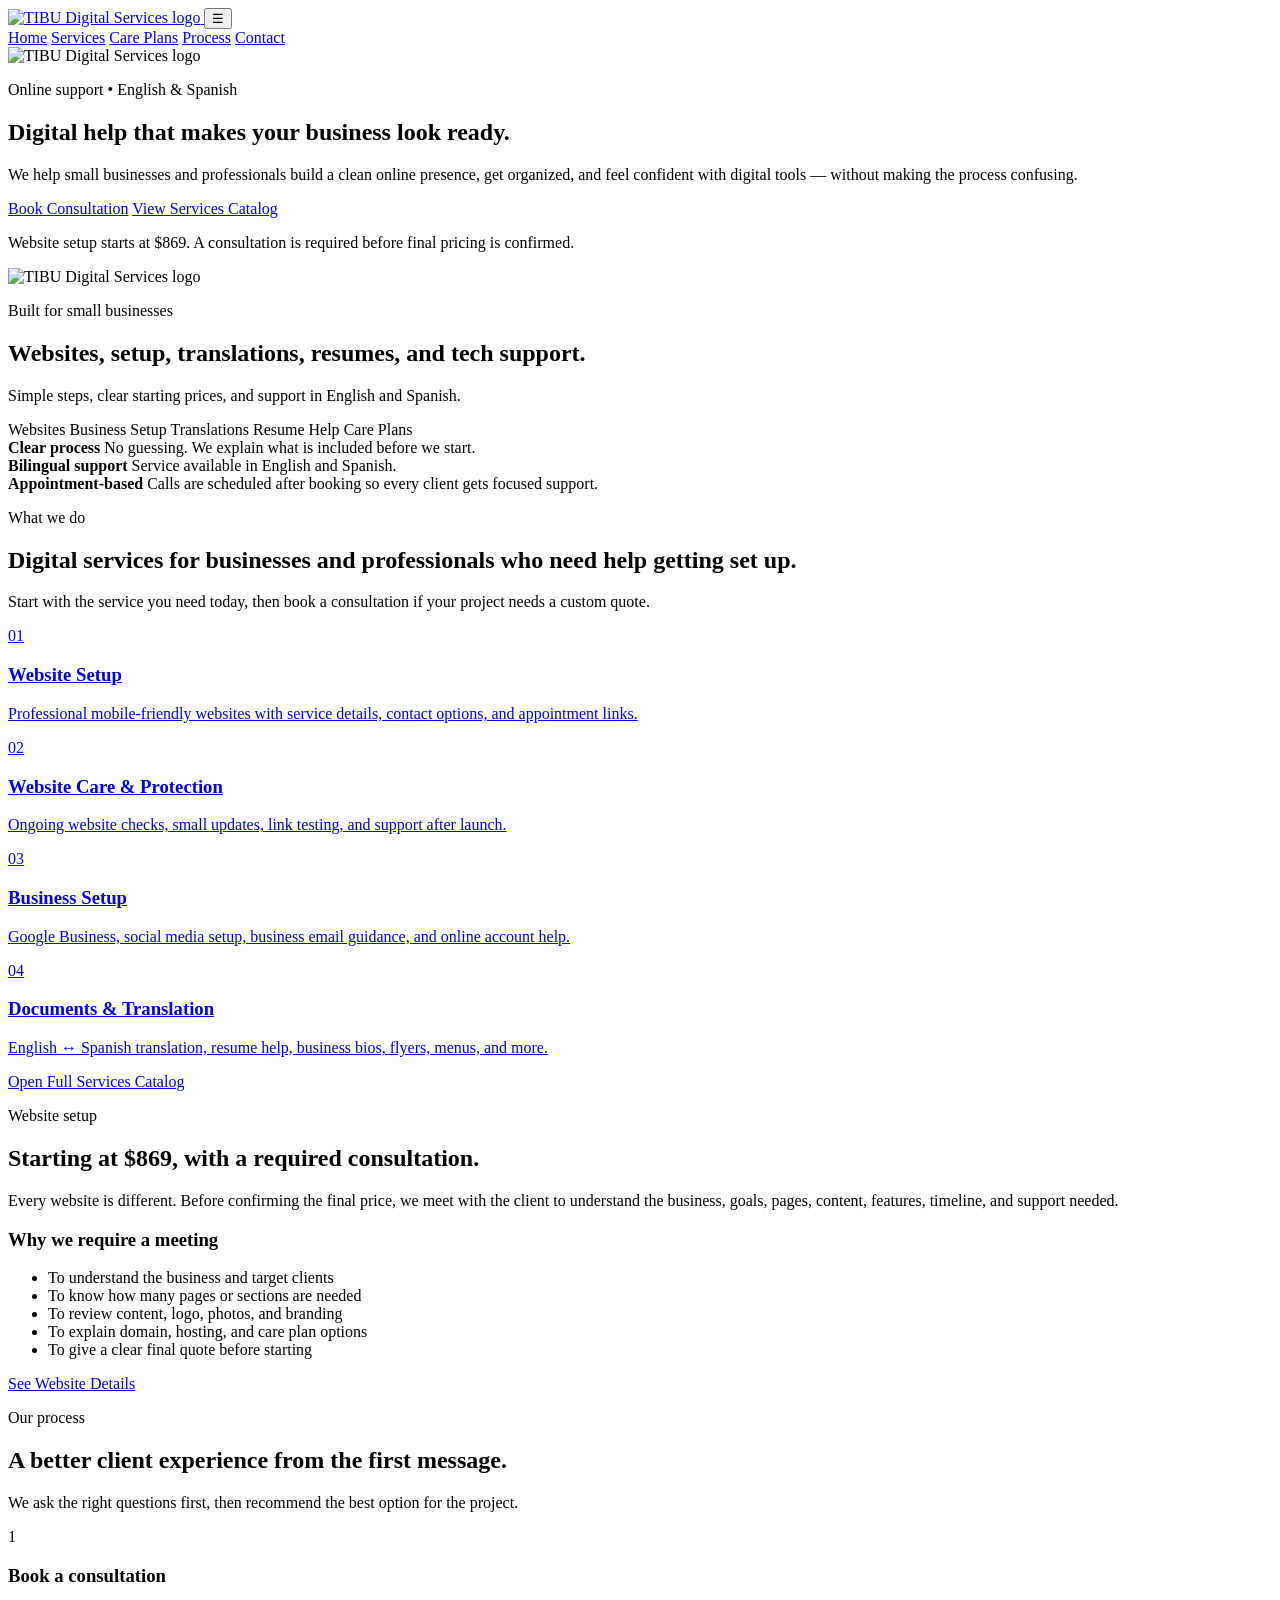
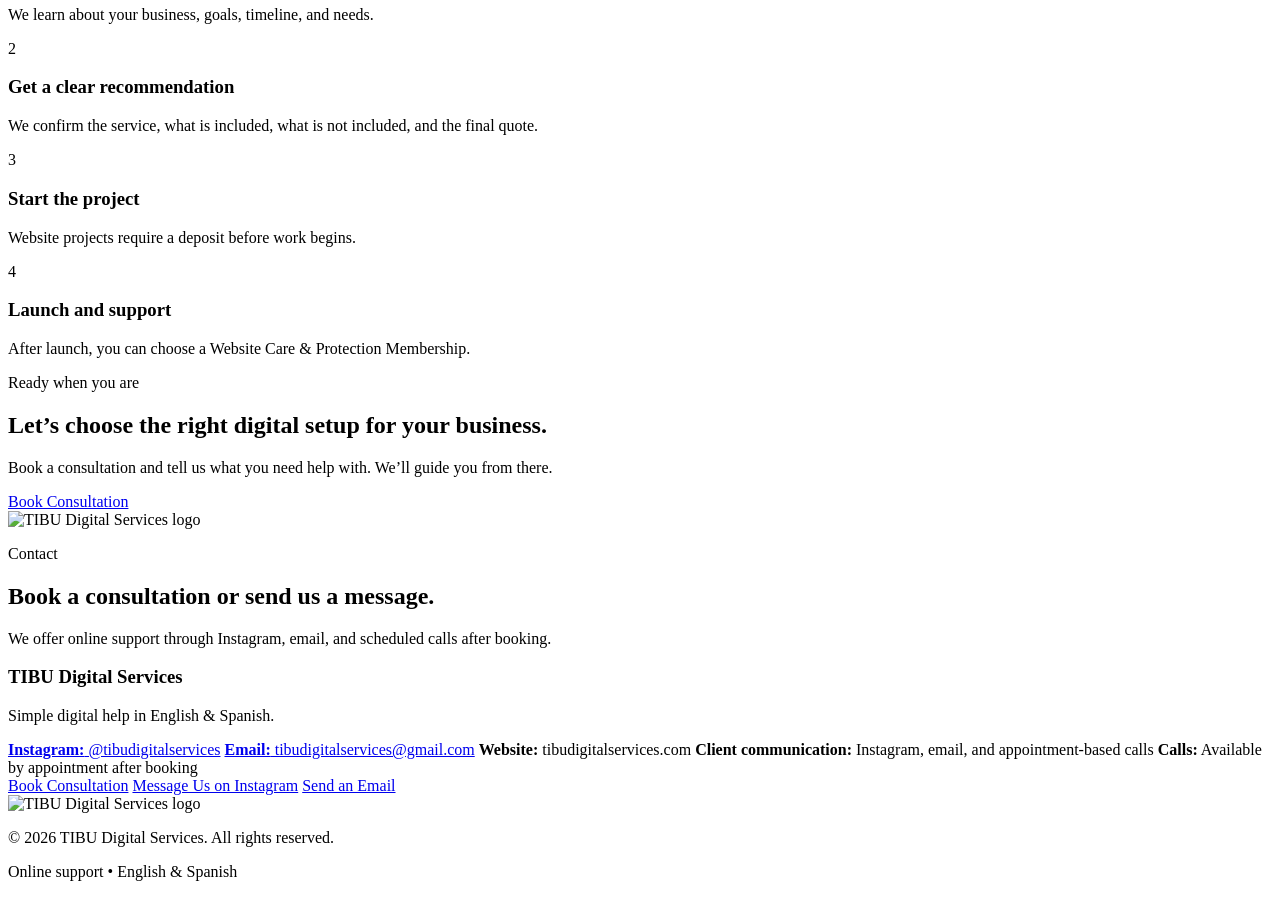
==== index.html @ aae6f485 "Create index.html" ====
<!DOCTYPE html>
<html lang="en">
<head>
  <meta charset="UTF-8" />
  <meta name="viewport" content="width=device-width, initial-scale=1.0" />

  <title>TIBU Digital Services | Digital Help for Small Businesses</title>
  <meta name="description" content="TIBU Digital Services helps small businesses and professionals with websites, business setup, translations, resumes, social media setup, and basic tech support in English and Spanish." />

  <meta property="og:title" content="TIBU Digital Services" />
  <meta property="og:description" content="Digital help for small businesses and professionals — websites, business setup, translations, resumes, and tech support." />
  <meta property="og:type" content="website" />
  <meta property="og:url" content="https://tibudigitalservices.com" />
  <meta property="og:image" content="assets/tibu-logo-light.png" />

  <link rel="preconnect" href="https://fonts.googleapis.com">
  <link rel="preconnect" href="https://fonts.gstatic.com" crossorigin>
  <link href="https://fonts.googleapis.com/css2?family=Poppins:wght@400;500;600;700;800&display=swap" rel="stylesheet">
  <link rel="icon" type="image/png" href="assets/tibu-favicon.png" />
  <link rel="stylesheet" href="style.css" />
</head>

<body>
  <header class="site-header">
    <nav class="container nav">
      <a href="index.html" class="logo" aria-label="TIBU Digital Services Home">
        <img src="assets/tibu-logo-light.png" alt="TIBU Digital Services logo">
      </a>

      <button class="menu-toggle" aria-label="Open menu" aria-expanded="false">☰</button>

      <div class="nav-links">
        <a href="index.html" class="active-link">Home</a>
        <a href="services.html">Services</a>
        <a href="services.html#care">Care Plans</a>
        <a href="#process">Process</a>
        <a href="#contact">Contact</a>
      </div>
    </nav>
  </header>

  <main>
    <section class="hero section">
      <div class="container hero-grid">
        <div class="hero-copy">
          <img src="assets/tibu-logo-light.png" alt="TIBU Digital Services logo" class="hero-logo">
          <p class="eyebrow">Online support • English & Spanish</p>
          <h1>Digital help that makes your business look ready.</h1>
          <p class="lead">
            We help small businesses and professionals build a clean online presence, get organized,
            and feel confident with digital tools — without making the process confusing.
          </p>

          <div class="buttons">
            <a class="btn primary" href="https://calendly.com/tibudigitalservices/30min" target="_blank" rel="noopener">Book Consultation</a>
            <a class="btn dark" href="services.html">View Services Catalog</a>
          </div>

          <p class="note">Website setup starts at $869. A consultation is required before final pricing is confirmed.</p>
        </div>

        <aside class="hero-card">
          <img src="assets/tibu-logo-dark.png" alt="TIBU Digital Services logo" class="dark-card-logo">
          <p class="eyebrow light">Built for small businesses</p>
          <h2>Websites, setup, translations, resumes, and tech support.</h2>
          <p>Simple steps, clear starting prices, and support in English and Spanish.</p>

          <div class="mini-list">
            <span>Websites</span>
            <span>Business Setup</span>
            <span>Translations</span>
            <span>Resume Help</span>
            <span>Care Plans</span>
          </div>
        </aside>
      </div>
    </section>

    <section class="section trust-strip">
      <div class="container trust-grid">
        <div>
          <strong>Clear process</strong>
          <span>No guessing. We explain what is included before we start.</span>
        </div>
        <div>
          <strong>Bilingual support</strong>
          <span>Service available in English and Spanish.</span>
        </div>
        <div>
          <strong>Appointment-based</strong>
          <span>Calls are scheduled after booking so every client gets focused support.</span>
        </div>
      </div>
    </section>

    <section class="section">
      <div class="container">
        <div class="section-title">
          <p class="eyebrow">What we do</p>
          <h2>Digital services for businesses and professionals who need help getting set up.</h2>
          <p>Start with the service you need today, then book a consultation if your project needs a custom quote.</p>
        </div>

        <div class="preview-grid">
          <a class="preview-card" href="services.html#website">
            <span>01</span>
            <h3>Website Setup</h3>
            <p>Professional mobile-friendly websites with service details, contact options, and appointment links.</p>
          </a>

          <a class="preview-card" href="services.html#care">
            <span>02</span>
            <h3>Website Care & Protection</h3>
            <p>Ongoing website checks, small updates, link testing, and support after launch.</p>
          </a>

          <a class="preview-card" href="services.html#business">
            <span>03</span>
            <h3>Business Setup</h3>
            <p>Google Business, social media setup, business email guidance, and online account help.</p>
          </a>

          <a class="preview-card" href="services.html#documents">
            <span>04</span>
            <h3>Documents & Translation</h3>
            <p>English ↔ Spanish translation, resume help, business bios, flyers, menus, and more.</p>
          </a>
        </div>

        <div class="center-button">
          <a class="btn primary" href="services.html">Open Full Services Catalog</a>
        </div>
      </div>
    </section>

    <section class="section soft">
      <div class="container split">
        <div>
          <p class="eyebrow">Website setup</p>
          <h2>Starting at $869, with a required consultation.</h2>
          <p class="lead small">
            Every website is different. Before confirming the final price, we meet with the client to understand
            the business, goals, pages, content, features, timeline, and support needed.
          </p>
        </div>

        <div class="highlight-card">
          <h3>Why we require a meeting</h3>
          <ul>
            <li>To understand the business and target clients</li>
            <li>To know how many pages or sections are needed</li>
            <li>To review content, logo, photos, and branding</li>
            <li>To explain domain, hosting, and care plan options</li>
            <li>To give a clear final quote before starting</li>
          </ul>
          <a class="btn dark" href="services.html#website">See Website Details</a>
        </div>
      </div>
    </section>

    <section id="process" class="section">
      <div class="container process">
        <div>
          <p class="eyebrow">Our process</p>
          <h2>A better client experience from the first message.</h2>
          <p class="lead small">We ask the right questions first, then recommend the best option for the project.</p>
        </div>

        <div class="steps">
          <div class="step"><span>1</span><h3>Book a consultation</h3><p>We learn about your business, goals, timeline, and needs.</p></div>
          <div class="step"><span>2</span><h3>Get a clear recommendation</h3><p>We confirm the service, what is included, what is not included, and the final quote.</p></div>
          <div class="step"><span>3</span><h3>Start the project</h3><p>Website projects require a deposit before work begins.</p></div>
          <div class="step"><span>4</span><h3>Launch and support</h3><p>After launch, you can choose a Website Care & Protection Membership.</p></div>
        </div>
      </div>
    </section>

    <section class="section cta-band">
      <div class="container cta-card">
        <div>
          <p class="eyebrow light">Ready when you are</p>
          <h2>Let’s choose the right digital setup for your business.</h2>
          <p>Book a consultation and tell us what you need help with. We’ll guide you from there.</p>
        </div>
        <a class="btn primary" href="https://calendly.com/tibudigitalservices/30min" target="_blank" rel="noopener">Book Consultation</a>
      </div>
    </section>

    <section id="contact" class="section contact">
      <div class="container contact-grid">
        <div>
          <img src="assets/tibu-logo-dark.png" alt="TIBU Digital Services logo" class="contact-logo">
          <p class="eyebrow light">Contact</p>
          <h2>Book a consultation or send us a message.</h2>
          <p>We offer online support through Instagram, email, and scheduled calls after booking.</p>
        </div>

        <div class="contact-card">
          <h3>TIBU Digital Services</h3>
          <p>Simple digital help in English & Spanish.</p>
          <a href="https://www.instagram.com/tibudigitalservices/" target="_blank" rel="noopener"><strong>Instagram:</strong> @tibudigitalservices</a>
          <a href="mailto:tibudigitalservices@gmail.com"><strong>Email:</strong> tibudigitalservices@gmail.com</a>
          <span><strong>Website:</strong> tibudigitalservices.com</span>
          <span><strong>Client communication:</strong> Instagram, email, and appointment-based calls</span>
          <span><strong>Calls:</strong> Available by appointment after booking</span>

          <div class="buttons column">
            <a class="btn primary" href="https://calendly.com/tibudigitalservices/30min" target="_blank" rel="noopener">Book Consultation</a>
            <a class="btn dark" href="https://www.instagram.com/tibudigitalservices/" target="_blank" rel="noopener">Message Us on Instagram</a>
            <a class="btn light-btn" href="mailto:tibudigitalservices@gmail.com">Send an Email</a>
          </div>
        </div>
      </div>
    </section>
  </main>

  <footer>
    <div class="container footer-content">
      <img src="assets/tibu-logo-dark.png" alt="TIBU Digital Services logo">
      <div>
        <p>© 2026 TIBU Digital Services. All rights reserved.</p>
        <p>Online support • English & Spanish</p>
      </div>
    </div>
  </footer>

  <script src="script.js"></script>
</body>
</html>
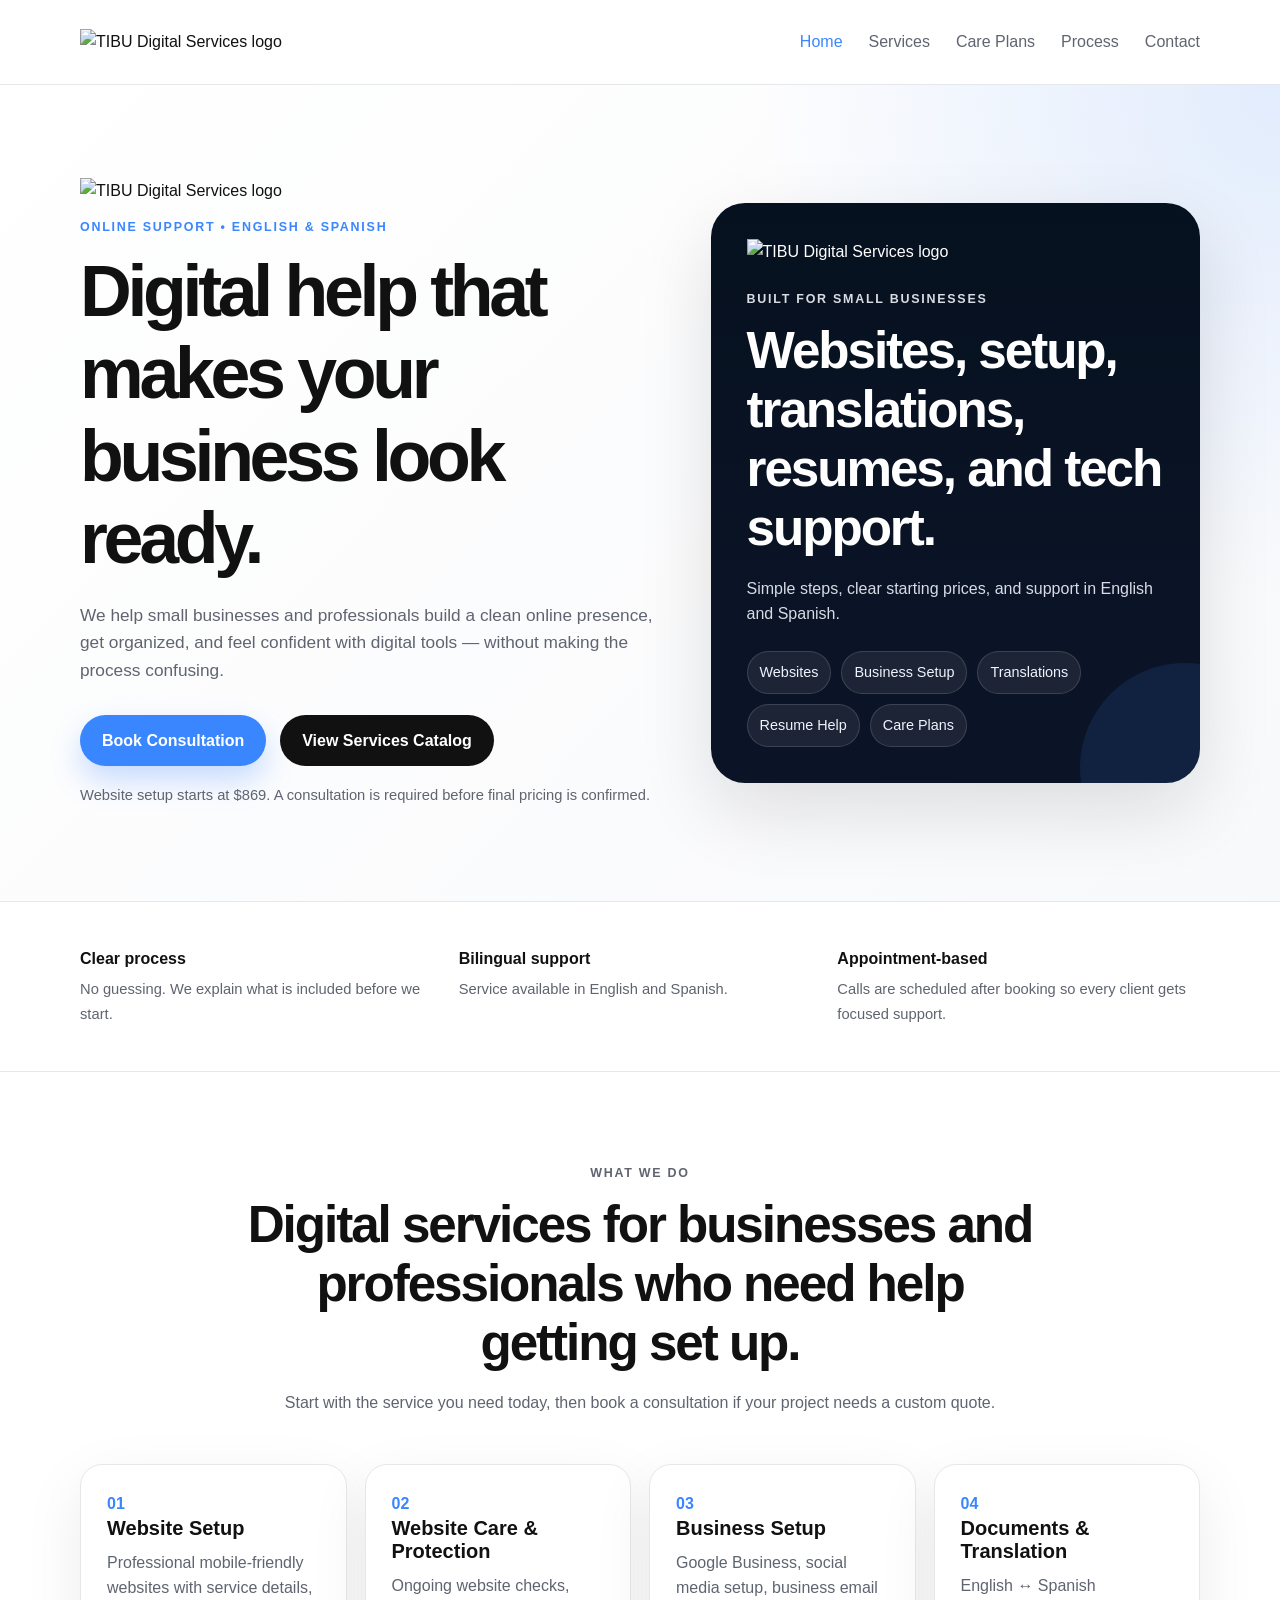
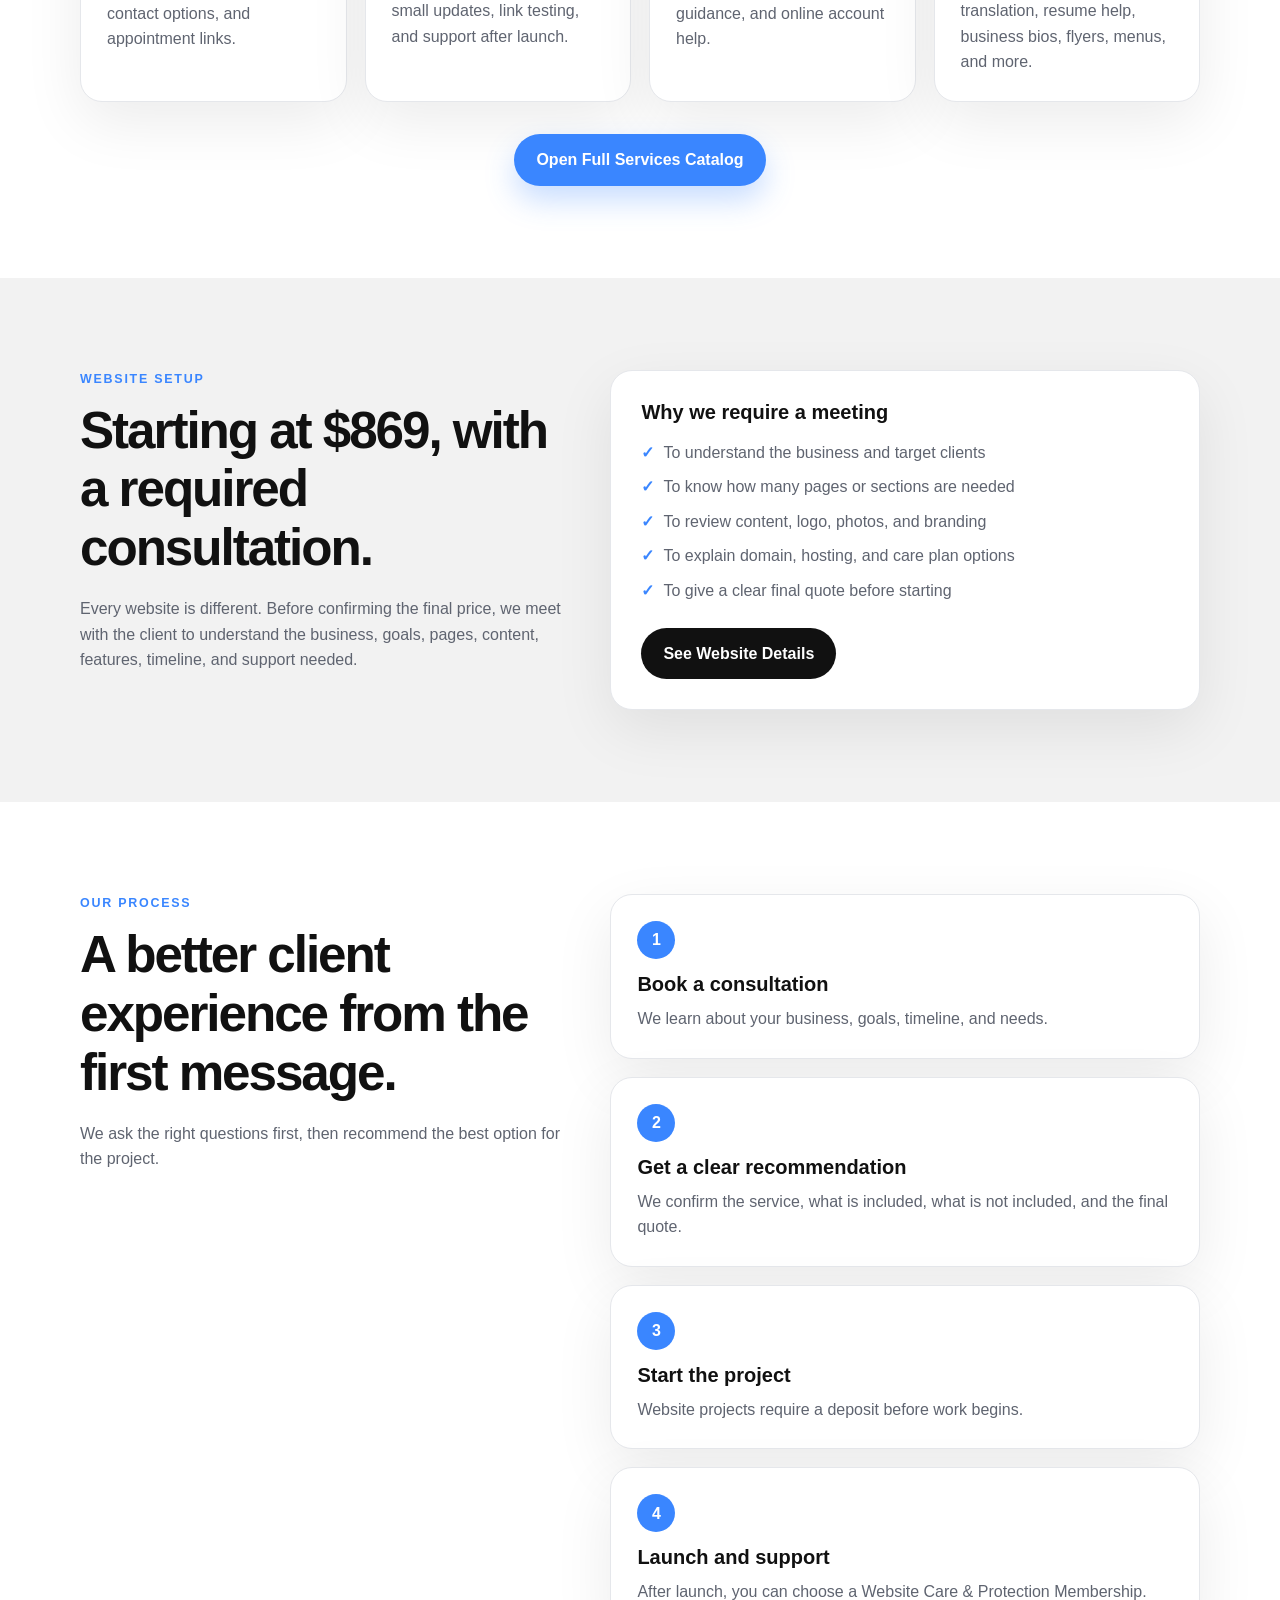
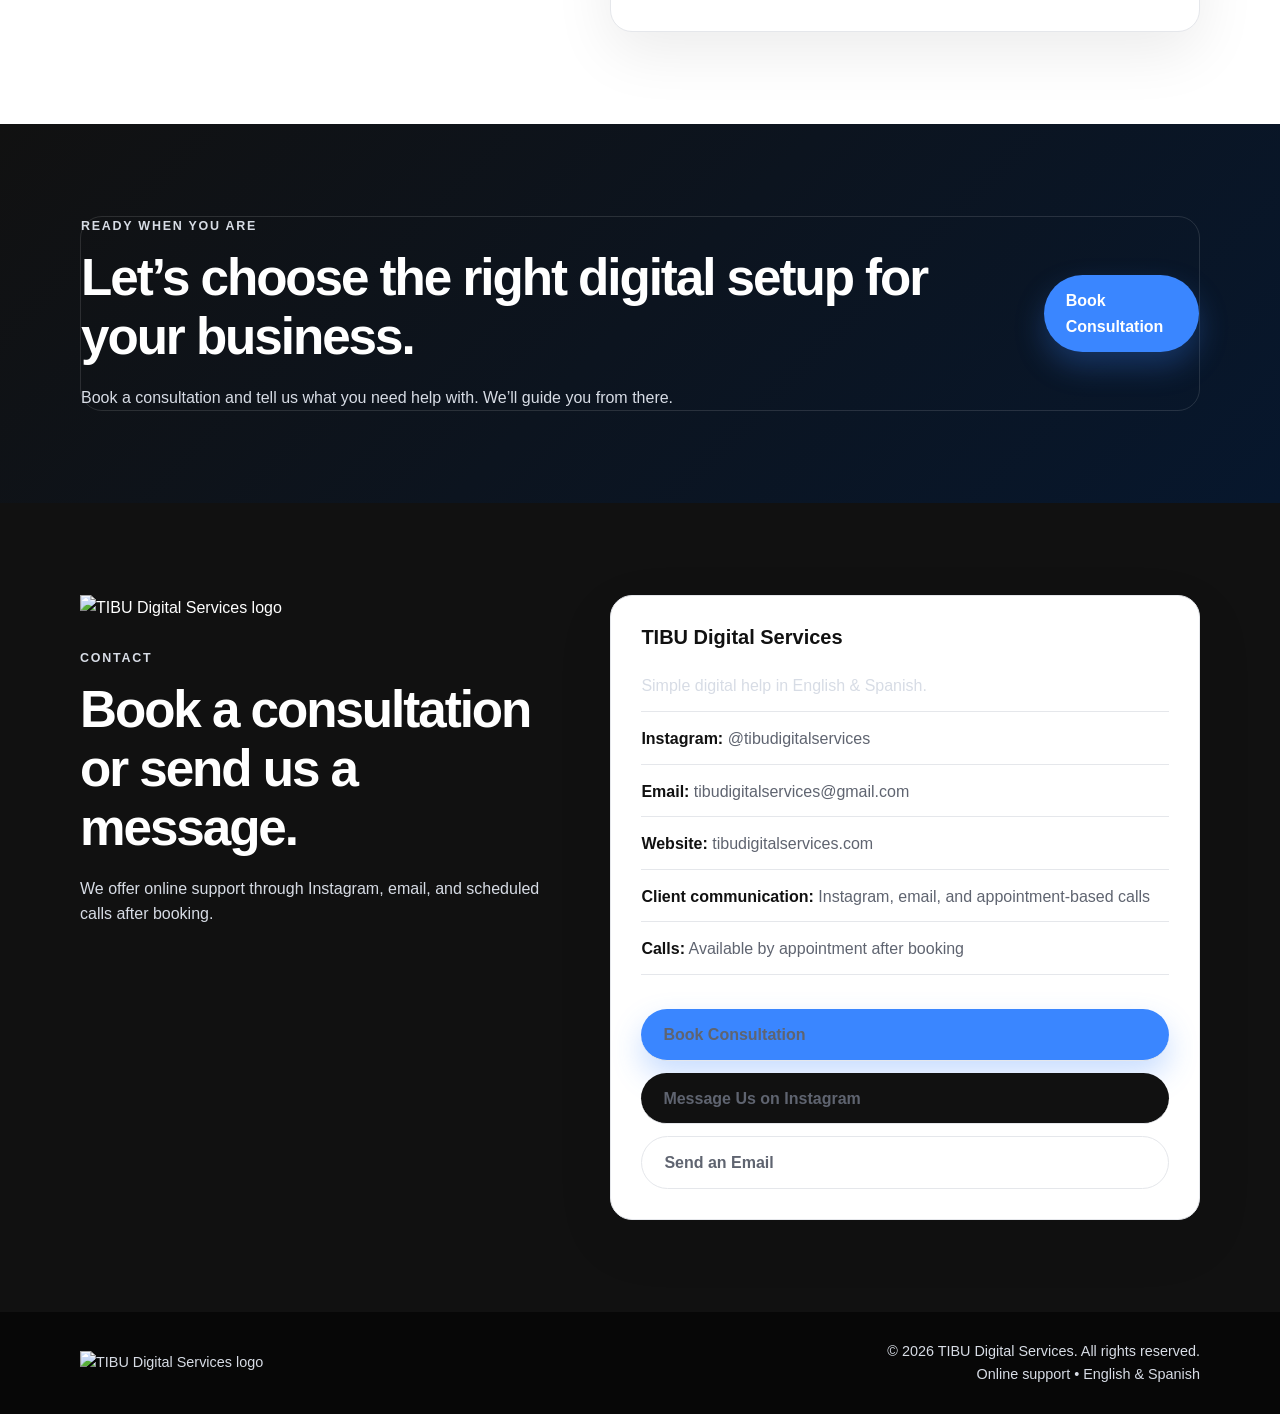
==== commit 08533514: "Update index.html" ====
--- a/index.html
+++ b/index.html
@@ -37,6 +37,7 @@
         <a href="#contact">Contact</a>
       </div>
     </nav>
+    <link rel="stylesheet" href="style.css">
   </header>
 
   <main>
--- a/style.css
+++ b/style.css
@@ -0,0 +1,254 @@
+:root{
+  --black:#111111;
+  --navy:#06111f;
+  --blue:#3A86FF;
+  --gray:#F2F2F2;
+  --white:#ffffff;
+  --text:#5f6470;
+  --border:#e5e7eb;
+  --shadow:0 20px 60px rgba(17,17,17,.08);
+  --shadow-strong:0 28px 75px rgba(17,17,17,.12);
+  --radius:22px;
+}
+
+*{box-sizing:border-box;margin:0;padding:0}
+html{scroll-behavior:smooth}
+body{font-family:Poppins,Arial,sans-serif;color:var(--black);line-height:1.6;background:var(--white)}
+a{text-decoration:none;color:inherit}
+ul{list-style:none}
+img{max-width:100%;display:block}
+
+.container{width:min(1120px,calc(100% - 40px));margin:auto}
+.section{padding:92px 0}
+.soft{background:var(--gray)}
+
+.site-header{
+  position:sticky;
+  top:0;
+  z-index:20;
+  background:rgba(255,255,255,.92);
+  border-bottom:1px solid var(--border);
+  backdrop-filter:blur(14px);
+}
+
+.nav{min-height:84px;display:flex;align-items:center;justify-content:space-between;gap:24px}
+.logo img{width:220px;max-width:48vw}
+.nav-links{display:flex;gap:26px;color:var(--text);font-weight:500}
+.nav-links a:hover,.active-link{color:var(--blue)!important}
+
+.menu-toggle{
+  display:none;
+  background:var(--black);
+  color:white;
+  border:0;
+  border-radius:12px;
+  font-size:1.3rem;
+  padding:8px 13px;
+  cursor:pointer;
+}
+
+.hero,.page-hero{
+  display:flex;
+  align-items:center;
+  background:
+    radial-gradient(circle at top right,rgba(58,134,255,.13),transparent 34%),
+    linear-gradient(135deg,#fff,#f8f9fb);
+}
+
+.hero{min-height:calc(100vh - 84px)}
+.hero-grid,.page-hero-grid{display:grid;grid-template-columns:1.08fr .92fr;gap:56px;align-items:center}
+.hero-logo{width:430px;margin-bottom:14px}
+.dark-card-logo{width:260px;margin:0 0 26px}
+.contact-logo{width:290px;margin-bottom:28px}
+
+.eyebrow{
+  color:var(--blue);
+  font-weight:800;
+  letter-spacing:.14em;
+  text-transform:uppercase;
+  font-size:.78rem;
+  margin-bottom:12px;
+}
+
+.light{color:#9bbcff}
+h1,h2,h3,h4{line-height:1.15}
+h1{font-size:clamp(2.5rem,5.6vw,4.75rem);letter-spacing:-.06em;margin-bottom:22px}
+h2{font-size:clamp(2rem,4vw,3.35rem);letter-spacing:-.04em;margin-bottom:18px}
+h3{font-size:1.25rem;margin-bottom:10px}
+h4{font-size:.98rem;margin:20px 0 10px}
+
+.lead{font-size:1.08rem;color:var(--text);max-width:650px;margin-bottom:30px}
+.small{font-size:1rem}
+
+.note,.fine,.card p,.card li,.step p,.consultation p,.consultation li,.contact-card p,.contact-card a,.contact-card span,.section-title p,.highlight-card li,.important-note p,.included-box li,.quick-menu a,.preview-card p,.trust-grid span{
+  color:var(--text);
+}
+
+.buttons{display:flex;gap:14px;flex-wrap:wrap;align-items:center}
+.column{display:grid;gap:12px;margin-top:20px}
+
+.btn{
+  display:inline-flex;
+  align-items:center;
+  justify-content:center;
+  min-height:48px;
+  border-radius:999px;
+  padding:13px 22px;
+  font-weight:800;
+  transition:.2s;
+}
+
+.btn:hover{transform:translateY(-2px)}
+.btn:focus,.nav-links a:focus{outline:3px solid rgba(58,134,255,.35);outline-offset:3px}
+.primary{background:var(--blue);color:white;box-shadow:0 14px 30px rgba(58,134,255,.28)}
+.dark{background:var(--black);color:white}
+.light-btn{background:white;color:var(--black);border:1px solid var(--border)}
+.note{font-size:.92rem;margin-top:18px}
+
+.hero-card{
+  background:linear-gradient(180deg,#06111f,#0b1427 80%);
+  color:white;
+  border-radius:34px;
+  padding:36px;
+  box-shadow:var(--shadow-strong);
+  position:relative;
+  overflow:hidden;
+}
+
+.hero-card:after{
+  content:"";
+  position:absolute;
+  width:210px;
+  height:210px;
+  border-radius:50%;
+  background:rgba(58,134,255,.12);
+  right:-90px;
+  bottom:-90px;
+}
+
+.hero-card p{color:#d7dce5;position:relative;z-index:1}
+.hero-card h2,.hero-card img,.mini-list{position:relative;z-index:1}
+.mini-list{display:flex;flex-wrap:wrap;gap:10px;margin-top:24px}
+.mini-list span{border:1px solid rgba(255,255,255,.14);background:rgba(255,255,255,.07);color:#eef3fc;border-radius:999px;padding:9px 12px;font-size:.9rem}
+
+.trust-strip{padding:26px 0;border-top:1px solid var(--border);border-bottom:1px solid var(--border)}
+.trust-grid{display:grid;grid-template-columns:repeat(3,1fr);gap:16px}
+.trust-grid div{padding:18px 0}
+.trust-grid strong{display:block;margin-bottom:4px}
+.trust-grid span{font-size:.92rem}
+
+.section-title{text-align:center;max-width:790px;margin:0 auto 48px}
+.preview-grid{display:grid;grid-template-columns:repeat(4,1fr);gap:18px}
+
+.preview-card,.card,.step,.highlight-card,.contact-card,.quick-menu,.service-feature,.included-box,.important-note,.plan-card,.cta-card{
+  background:white;
+  border:1px solid var(--border);
+  border-radius:var(--radius);
+  box-shadow:var(--shadow);
+}
+
+.preview-card{padding:26px;transition:.2s}
+.preview-card:hover{transform:translateY(-4px);box-shadow:var(--shadow-strong)}
+.preview-card span{color:var(--blue);font-weight:800}
+.preview-card p{margin-top:10px}
+.center-button{display:flex;justify-content:center;margin-top:32px}
+
+.split,.process,.contact-grid{display:grid;grid-template-columns:.9fr 1.1fr;gap:48px;align-items:start}
+.highlight-card{padding:30px}
+.highlight-card ul,.included-box ul,.card ul,.plan-card ul{display:grid;gap:9px;margin:16px 0 24px}
+.highlight-card li:before,.included-box li:before,.card li:before,.consultation li:before,.plan-card li:before{
+  content:'✓';
+  color:var(--blue);
+  font-weight:800;
+  margin-right:9px;
+}
+
+.steps{display:grid;gap:18px}
+.step{padding:26px}
+.step span{width:38px;height:38px;border-radius:50%;background:var(--blue);color:white;display:inline-grid;place-items:center;font-weight:800;margin-bottom:14px}
+
+.cta-band{background:linear-gradient(135deg,var(--black),#07172d);color:white}
+.cta-card{background:transparent;border-color:rgba(255,255,255,.12);box-shadow:none;display:flex;justify-content:space-between;align-items:center;gap:30px}
+.cta-card p{color:#d7dce5}
+
+.page-hero{min-height:520px}
+.quick-menu{padding:30px;display:grid;gap:12px}
+.quick-menu a{padding:12px 0;border-bottom:1px solid var(--border);font-weight:600}
+
+.service-feature{padding:34px;display:grid;grid-template-columns:.9fr 1.1fr;gap:34px;align-items:start}
+.included-box{padding:26px;background:var(--gray)}
+.important-note{padding:26px;margin-top:22px;border-color:rgba(58,134,255,.35);background:linear-gradient(135deg,#fff,#f5f8ff)}
+
+.catalog-grid{display:grid;gap:22px}
+.catalog-grid.three{grid-template-columns:repeat(3,1fr)}
+.card{padding:30px}
+.price{font-size:1.55rem;color:var(--blue)!important;font-weight:800;margin:10px 0 12px}
+
+.tag{
+  display:inline-block;
+  width:max-content;
+  background:rgba(58,134,255,.12);
+  color:var(--blue);
+  border-radius:999px;
+  padding:6px 12px;
+  font-size:.76rem;
+  font-weight:800;
+  margin-bottom:14px;
+}
+
+.plans-grid{display:grid;grid-template-columns:repeat(3,1fr);gap:22px}
+.plan-card{padding:30px}
+.featured-plan{border-color:rgba(58,134,255,.45);transform:translateY(-8px)}
+.fine{border-top:1px solid var(--border);padding-top:16px;margin-top:auto;font-size:.9rem}
+
+.addons{display:grid;grid-template-columns:repeat(2,1fr);gap:14px}
+.addons div{background:white;border:1px solid var(--border);border-radius:18px;padding:18px 20px;display:flex;align-items:center;justify-content:space-between;gap:16px;box-shadow:var(--shadow)}
+.addons span{color:var(--blue);font-weight:800;text-align:right}
+
+.consultation{display:grid;grid-template-columns:.9fr 1.1fr;gap:40px;padding:44px;background:radial-gradient(circle at top right,rgba(58,134,255,.12),transparent 34%),white}
+.consultation-card{background:var(--gray);border-radius:18px;padding:28px}
+.consultation-card ul{display:grid;gap:12px;margin:18px 0 24px;color:var(--text)}
+
+.contact{background:var(--black);color:white}
+.contact p{color:#d7dce5}
+.contact-card{padding:30px;display:grid;gap:14px;color:var(--black)}
+.contact-card a,.contact-card span,.contact-card p{padding-bottom:12px;border-bottom:1px solid var(--border);display:block}
+.contact-card strong{color:var(--black)}
+
+footer{background:#070707;color:#d7dce5;padding:28px 0;font-size:.9rem}
+.footer-content{display:flex;justify-content:space-between;align-items:center;gap:24px}
+.footer-content img{width:240px}
+.footer-content div{text-align:right}
+
+@media(max-width:1000px){
+  .menu-toggle{display:block}
+  .nav-links{position:absolute;top:84px;left:20px;right:20px;display:none;flex-direction:column;align-items:stretch;background:white;border:1px solid var(--border);border-radius:18px;box-shadow:var(--shadow);padding:18px}
+  .nav-links.active{display:flex}
+  .hero-grid,.page-hero-grid,.split,.process,.contact-grid,.service-feature,.consultation{grid-template-columns:1fr}
+  .preview-grid,.catalog-grid.three,.plans-grid,.trust-grid{grid-template-columns:repeat(2,1fr)}
+  .featured-plan{transform:none}
+  .hero{min-height:auto}
+  .section{padding:70px 0}
+  .cta-card{flex-direction:column;align-items:flex-start}
+  .footer-content{flex-direction:column;align-items:flex-start}
+  .footer-content div{text-align:left}
+}
+
+@media(max-width:640px){
+  .container{width:min(100% - 28px,1120px)}
+  .nav{min-height:76px}
+  .logo img{width:170px}
+  .nav-links{top:76px}
+  .section{padding:58px 0}
+  .preview-grid,.catalog-grid.three,.plans-grid,.addons,.trust-grid{grid-template-columns:1fr}
+  .hero-card,.consultation,.contact-card,.card,.highlight-card,.service-feature,.included-box,.quick-menu,.plan-card,.cta-card{padding:26px}
+  .hero-logo{width:280px}
+  .dark-card-logo{width:220px}
+  .contact-logo{width:230px}
+  .addons div{flex-direction:column;align-items:flex-start}
+  .addons span{text-align:left}
+  .footer-content img{width:200px}
+  .btn{width:100%}
+}
+
+
--- a/style.css
+++ b/style.css
@@ -0,0 +1,254 @@
+:root{
+  --black:#111111;
+  --navy:#06111f;
+  --blue:#3A86FF;
+  --gray:#F2F2F2;
+  --white:#ffffff;
+  --text:#5f6470;
+  --border:#e5e7eb;
+  --shadow:0 20px 60px rgba(17,17,17,.08);
+  --shadow-strong:0 28px 75px rgba(17,17,17,.12);
+  --radius:22px;
+}
+
+*{box-sizing:border-box;margin:0;padding:0}
+html{scroll-behavior:smooth}
+body{font-family:Poppins,Arial,sans-serif;color:var(--black);line-height:1.6;background:var(--white)}
+a{text-decoration:none;color:inherit}
+ul{list-style:none}
+img{max-width:100%;display:block}
+
+.container{width:min(1120px,calc(100% - 40px));margin:auto}
+.section{padding:92px 0}
+.soft{background:var(--gray)}
+
+.site-header{
+  position:sticky;
+  top:0;
+  z-index:20;
+  background:rgba(255,255,255,.92);
+  border-bottom:1px solid var(--border);
+  backdrop-filter:blur(14px);
+}
+
+.nav{min-height:84px;display:flex;align-items:center;justify-content:space-between;gap:24px}
+.logo img{width:220px;max-width:48vw}
+.nav-links{display:flex;gap:26px;color:var(--text);font-weight:500}
+.nav-links a:hover,.active-link{color:var(--blue)!important}
+
+.menu-toggle{
+  display:none;
+  background:var(--black);
+  color:white;
+  border:0;
+  border-radius:12px;
+  font-size:1.3rem;
+  padding:8px 13px;
+  cursor:pointer;
+}
+
+.hero,.page-hero{
+  display:flex;
+  align-items:center;
+  background:
+    radial-gradient(circle at top right,rgba(58,134,255,.13),transparent 34%),
+    linear-gradient(135deg,#fff,#f8f9fb);
+}
+
+.hero{min-height:calc(100vh - 84px)}
+.hero-grid,.page-hero-grid{display:grid;grid-template-columns:1.08fr .92fr;gap:56px;align-items:center}
+.hero-logo{width:430px;margin-bottom:14px}
+.dark-card-logo{width:260px;margin:0 0 26px}
+.contact-logo{width:290px;margin-bottom:28px}
+
+.eyebrow{
+  color:var(--blue);
+  font-weight:800;
+  letter-spacing:.14em;
+  text-transform:uppercase;
+  font-size:.78rem;
+  margin-bottom:12px;
+}
+
+.light{color:#9bbcff}
+h1,h2,h3,h4{line-height:1.15}
+h1{font-size:clamp(2.5rem,5.6vw,4.75rem);letter-spacing:-.06em;margin-bottom:22px}
+h2{font-size:clamp(2rem,4vw,3.35rem);letter-spacing:-.04em;margin-bottom:18px}
+h3{font-size:1.25rem;margin-bottom:10px}
+h4{font-size:.98rem;margin:20px 0 10px}
+
+.lead{font-size:1.08rem;color:var(--text);max-width:650px;margin-bottom:30px}
+.small{font-size:1rem}
+
+.note,.fine,.card p,.card li,.step p,.consultation p,.consultation li,.contact-card p,.contact-card a,.contact-card span,.section-title p,.highlight-card li,.important-note p,.included-box li,.quick-menu a,.preview-card p,.trust-grid span{
+  color:var(--text);
+}
+
+.buttons{display:flex;gap:14px;flex-wrap:wrap;align-items:center}
+.column{display:grid;gap:12px;margin-top:20px}
+
+.btn{
+  display:inline-flex;
+  align-items:center;
+  justify-content:center;
+  min-height:48px;
+  border-radius:999px;
+  padding:13px 22px;
+  font-weight:800;
+  transition:.2s;
+}
+
+.btn:hover{transform:translateY(-2px)}
+.btn:focus,.nav-links a:focus{outline:3px solid rgba(58,134,255,.35);outline-offset:3px}
+.primary{background:var(--blue);color:white;box-shadow:0 14px 30px rgba(58,134,255,.28)}
+.dark{background:var(--black);color:white}
+.light-btn{background:white;color:var(--black);border:1px solid var(--border)}
+.note{font-size:.92rem;margin-top:18px}
+
+.hero-card{
+  background:linear-gradient(180deg,#06111f,#0b1427 80%);
+  color:white;
+  border-radius:34px;
+  padding:36px;
+  box-shadow:var(--shadow-strong);
+  position:relative;
+  overflow:hidden;
+}
+
+.hero-card:after{
+  content:"";
+  position:absolute;
+  width:210px;
+  height:210px;
+  border-radius:50%;
+  background:rgba(58,134,255,.12);
+  right:-90px;
+  bottom:-90px;
+}
+
+.hero-card p{color:#d7dce5;position:relative;z-index:1}
+.hero-card h2,.hero-card img,.mini-list{position:relative;z-index:1}
+.mini-list{display:flex;flex-wrap:wrap;gap:10px;margin-top:24px}
+.mini-list span{border:1px solid rgba(255,255,255,.14);background:rgba(255,255,255,.07);color:#eef3fc;border-radius:999px;padding:9px 12px;font-size:.9rem}
+
+.trust-strip{padding:26px 0;border-top:1px solid var(--border);border-bottom:1px solid var(--border)}
+.trust-grid{display:grid;grid-template-columns:repeat(3,1fr);gap:16px}
+.trust-grid div{padding:18px 0}
+.trust-grid strong{display:block;margin-bottom:4px}
+.trust-grid span{font-size:.92rem}
+
+.section-title{text-align:center;max-width:790px;margin:0 auto 48px}
+.preview-grid{display:grid;grid-template-columns:repeat(4,1fr);gap:18px}
+
+.preview-card,.card,.step,.highlight-card,.contact-card,.quick-menu,.service-feature,.included-box,.important-note,.plan-card,.cta-card{
+  background:white;
+  border:1px solid var(--border);
+  border-radius:var(--radius);
+  box-shadow:var(--shadow);
+}
+
+.preview-card{padding:26px;transition:.2s}
+.preview-card:hover{transform:translateY(-4px);box-shadow:var(--shadow-strong)}
+.preview-card span{color:var(--blue);font-weight:800}
+.preview-card p{margin-top:10px}
+.center-button{display:flex;justify-content:center;margin-top:32px}
+
+.split,.process,.contact-grid{display:grid;grid-template-columns:.9fr 1.1fr;gap:48px;align-items:start}
+.highlight-card{padding:30px}
+.highlight-card ul,.included-box ul,.card ul,.plan-card ul{display:grid;gap:9px;margin:16px 0 24px}
+.highlight-card li:before,.included-box li:before,.card li:before,.consultation li:before,.plan-card li:before{
+  content:'✓';
+  color:var(--blue);
+  font-weight:800;
+  margin-right:9px;
+}
+
+.steps{display:grid;gap:18px}
+.step{padding:26px}
+.step span{width:38px;height:38px;border-radius:50%;background:var(--blue);color:white;display:inline-grid;place-items:center;font-weight:800;margin-bottom:14px}
+
+.cta-band{background:linear-gradient(135deg,var(--black),#07172d);color:white}
+.cta-card{background:transparent;border-color:rgba(255,255,255,.12);box-shadow:none;display:flex;justify-content:space-between;align-items:center;gap:30px}
+.cta-card p{color:#d7dce5}
+
+.page-hero{min-height:520px}
+.quick-menu{padding:30px;display:grid;gap:12px}
+.quick-menu a{padding:12px 0;border-bottom:1px solid var(--border);font-weight:600}
+
+.service-feature{padding:34px;display:grid;grid-template-columns:.9fr 1.1fr;gap:34px;align-items:start}
+.included-box{padding:26px;background:var(--gray)}
+.important-note{padding:26px;margin-top:22px;border-color:rgba(58,134,255,.35);background:linear-gradient(135deg,#fff,#f5f8ff)}
+
+.catalog-grid{display:grid;gap:22px}
+.catalog-grid.three{grid-template-columns:repeat(3,1fr)}
+.card{padding:30px}
+.price{font-size:1.55rem;color:var(--blue)!important;font-weight:800;margin:10px 0 12px}
+
+.tag{
+  display:inline-block;
+  width:max-content;
+  background:rgba(58,134,255,.12);
+  color:var(--blue);
+  border-radius:999px;
+  padding:6px 12px;
+  font-size:.76rem;
+  font-weight:800;
+  margin-bottom:14px;
+}
+
+.plans-grid{display:grid;grid-template-columns:repeat(3,1fr);gap:22px}
+.plan-card{padding:30px}
+.featured-plan{border-color:rgba(58,134,255,.45);transform:translateY(-8px)}
+.fine{border-top:1px solid var(--border);padding-top:16px;margin-top:auto;font-size:.9rem}
+
+.addons{display:grid;grid-template-columns:repeat(2,1fr);gap:14px}
+.addons div{background:white;border:1px solid var(--border);border-radius:18px;padding:18px 20px;display:flex;align-items:center;justify-content:space-between;gap:16px;box-shadow:var(--shadow)}
+.addons span{color:var(--blue);font-weight:800;text-align:right}
+
+.consultation{display:grid;grid-template-columns:.9fr 1.1fr;gap:40px;padding:44px;background:radial-gradient(circle at top right,rgba(58,134,255,.12),transparent 34%),white}
+.consultation-card{background:var(--gray);border-radius:18px;padding:28px}
+.consultation-card ul{display:grid;gap:12px;margin:18px 0 24px;color:var(--text)}
+
+.contact{background:var(--black);color:white}
+.contact p{color:#d7dce5}
+.contact-card{padding:30px;display:grid;gap:14px;color:var(--black)}
+.contact-card a,.contact-card span,.contact-card p{padding-bottom:12px;border-bottom:1px solid var(--border);display:block}
+.contact-card strong{color:var(--black)}
+
+footer{background:#070707;color:#d7dce5;padding:28px 0;font-size:.9rem}
+.footer-content{display:flex;justify-content:space-between;align-items:center;gap:24px}
+.footer-content img{width:240px}
+.footer-content div{text-align:right}
+
+@media(max-width:1000px){
+  .menu-toggle{display:block}
+  .nav-links{position:absolute;top:84px;left:20px;right:20px;display:none;flex-direction:column;align-items:stretch;background:white;border:1px solid var(--border);border-radius:18px;box-shadow:var(--shadow);padding:18px}
+  .nav-links.active{display:flex}
+  .hero-grid,.page-hero-grid,.split,.process,.contact-grid,.service-feature,.consultation{grid-template-columns:1fr}
+  .preview-grid,.catalog-grid.three,.plans-grid,.trust-grid{grid-template-columns:repeat(2,1fr)}
+  .featured-plan{transform:none}
+  .hero{min-height:auto}
+  .section{padding:70px 0}
+  .cta-card{flex-direction:column;align-items:flex-start}
+  .footer-content{flex-direction:column;align-items:flex-start}
+  .footer-content div{text-align:left}
+}
+
+@media(max-width:640px){
+  .container{width:min(100% - 28px,1120px)}
+  .nav{min-height:76px}
+  .logo img{width:170px}
+  .nav-links{top:76px}
+  .section{padding:58px 0}
+  .preview-grid,.catalog-grid.three,.plans-grid,.addons,.trust-grid{grid-template-columns:1fr}
+  .hero-card,.consultation,.contact-card,.card,.highlight-card,.service-feature,.included-box,.quick-menu,.plan-card,.cta-card{padding:26px}
+  .hero-logo{width:280px}
+  .dark-card-logo{width:220px}
+  .contact-logo{width:230px}
+  .addons div{flex-direction:column;align-items:flex-start}
+  .addons span{text-align:left}
+  .footer-content img{width:200px}
+  .btn{width:100%}
+}
+
+
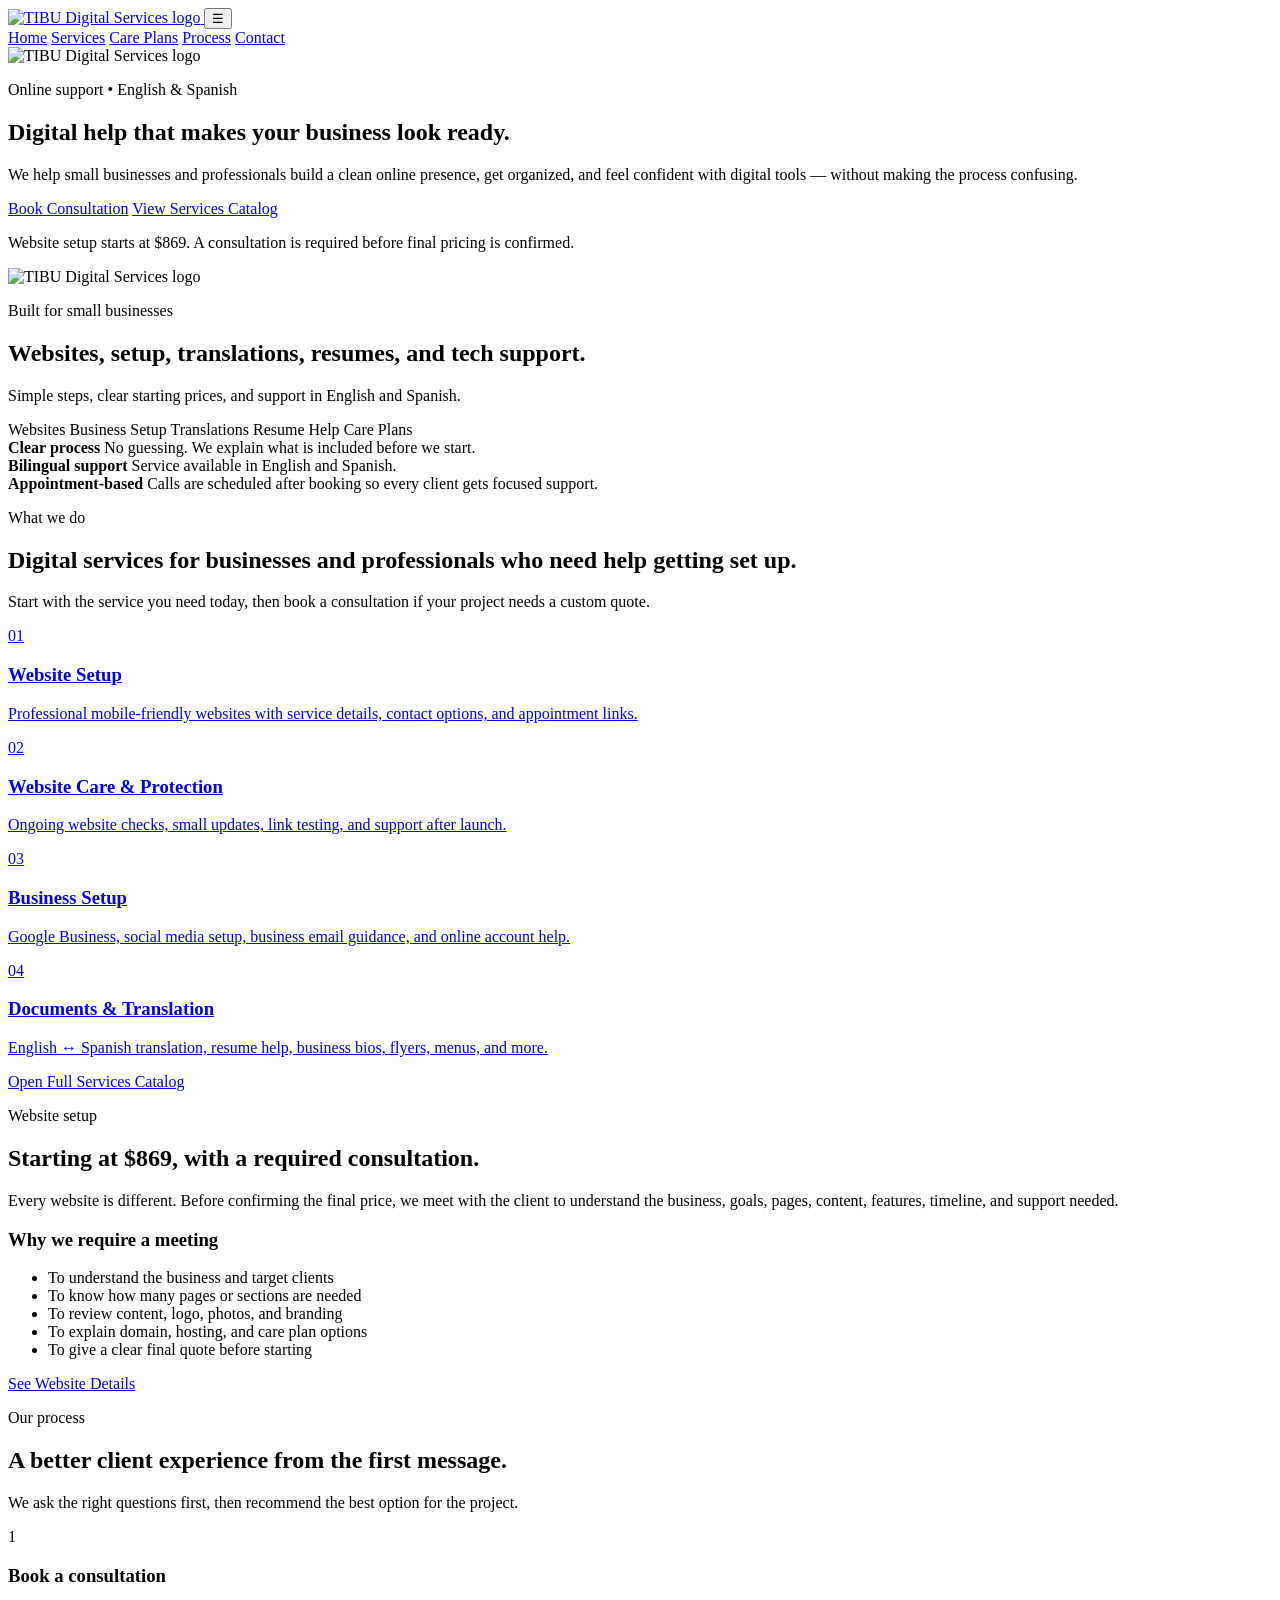
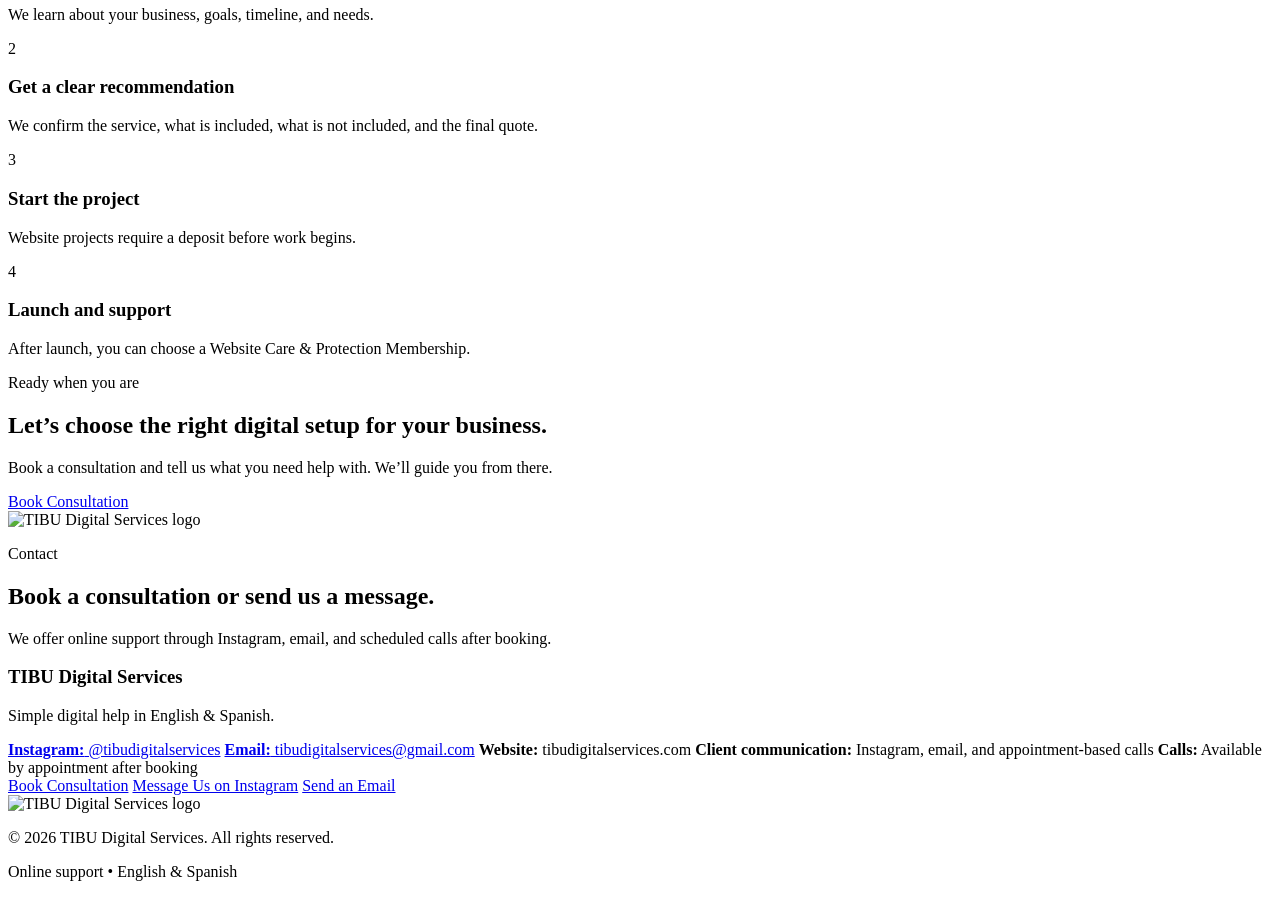
==== commit d1975cd6: "Add files via upload" ====
--- a/index.html
+++ b/index.html
@@ -37,7 +37,6 @@
         <a href="#contact">Contact</a>
       </div>
     </nav>
-    <link rel="stylesheet" href="style.css">
   </header>
 
   <main>
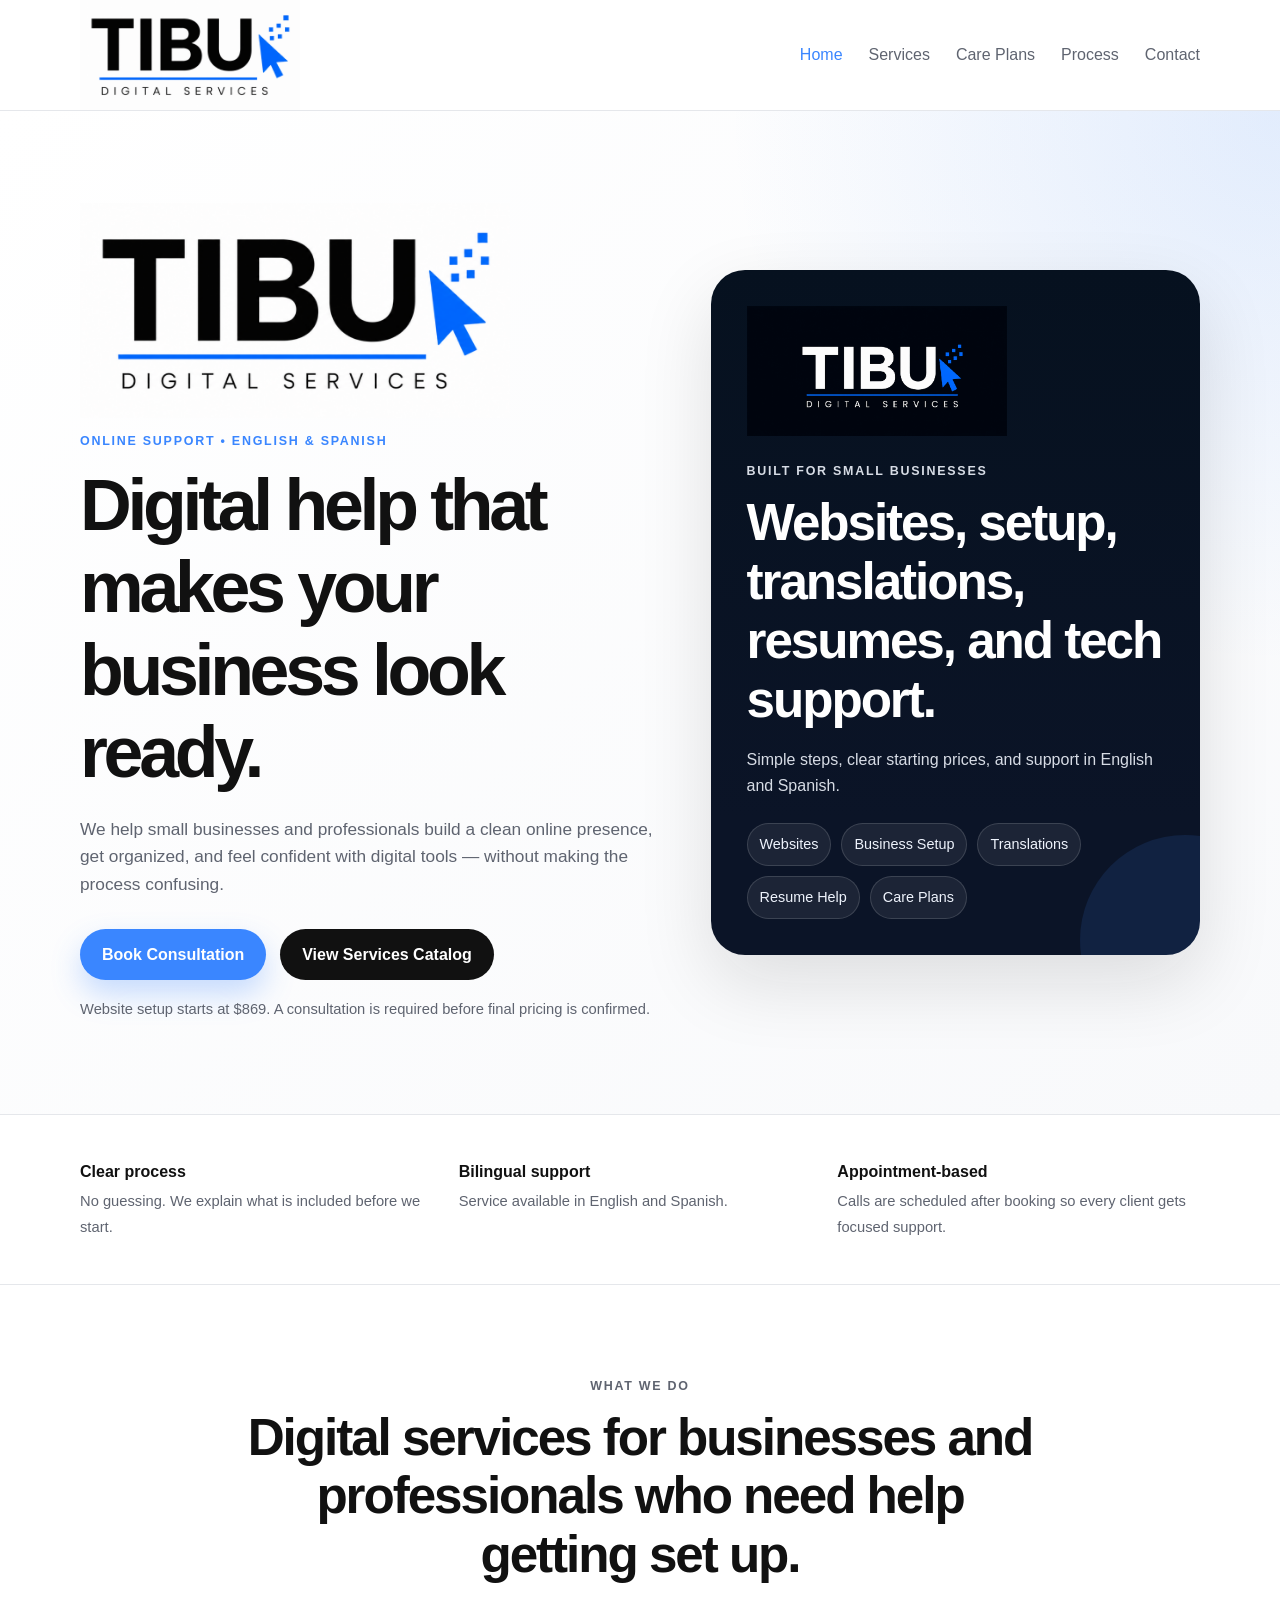
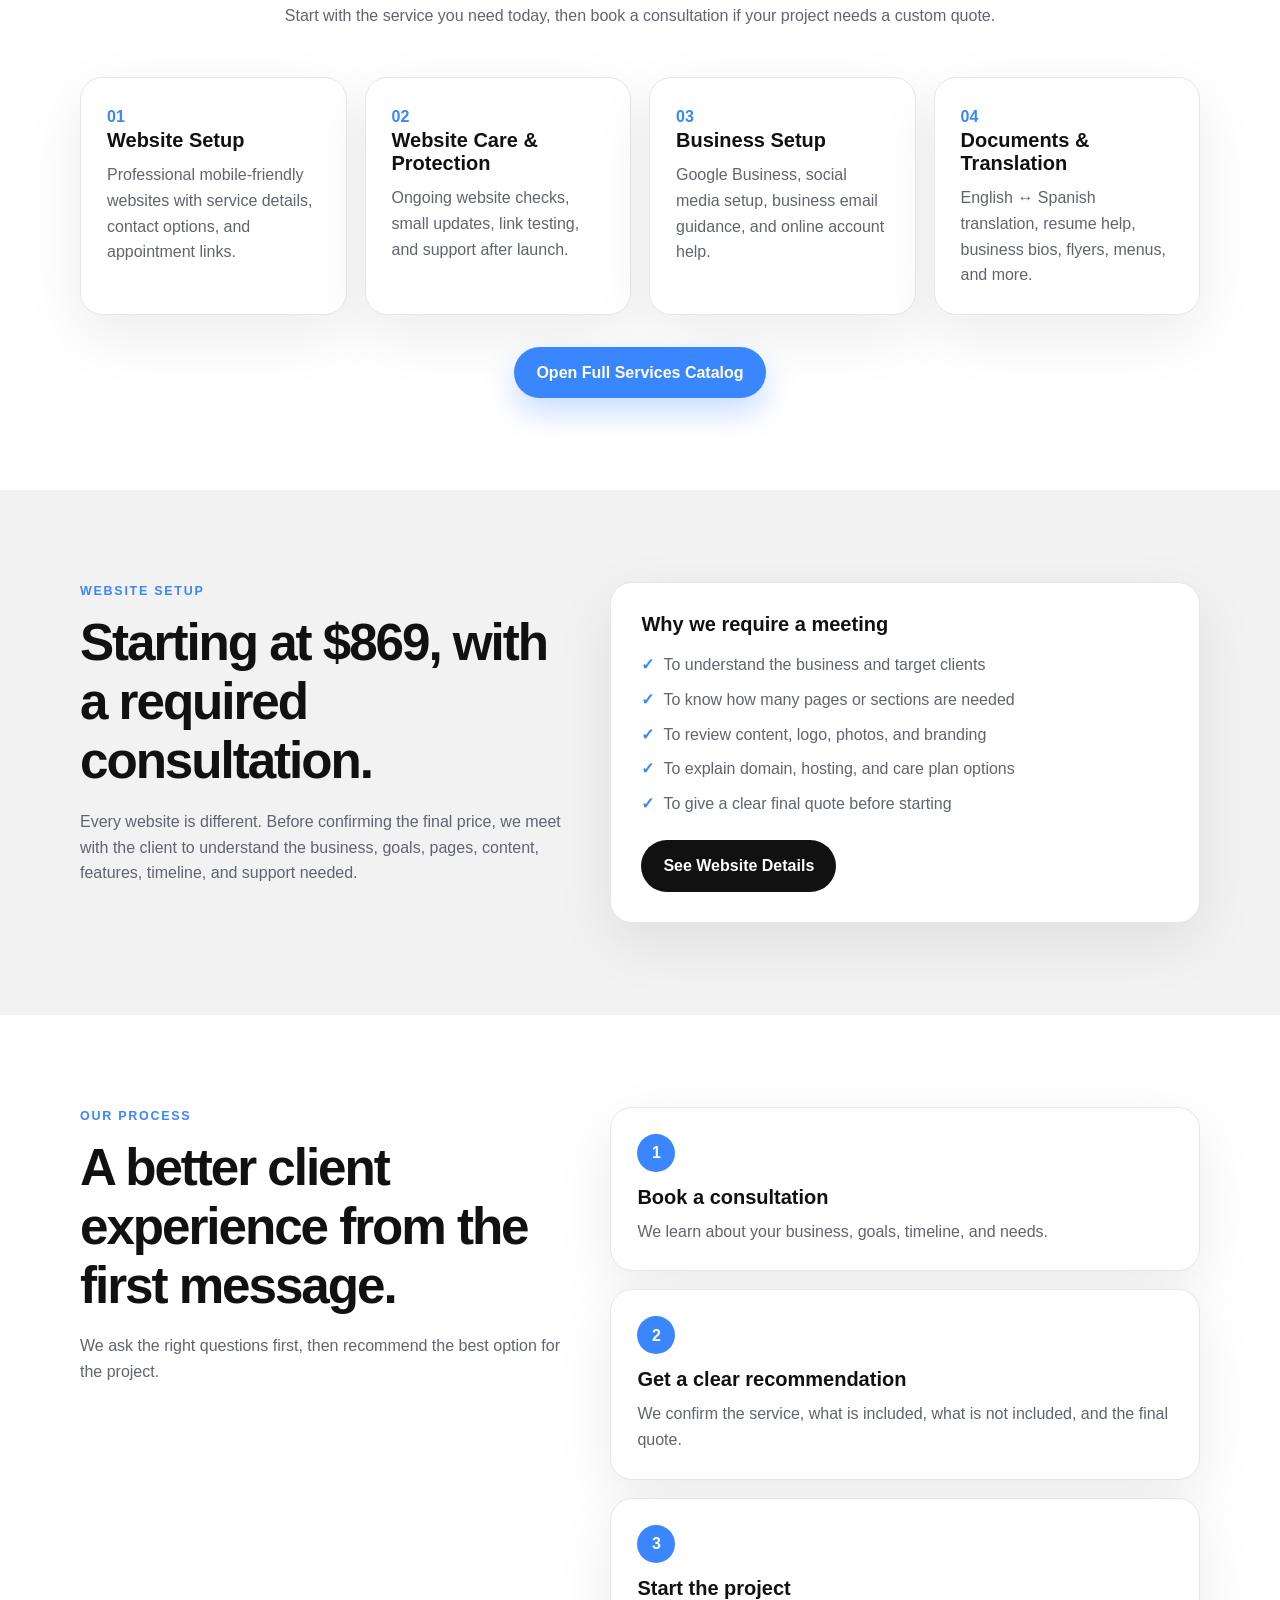
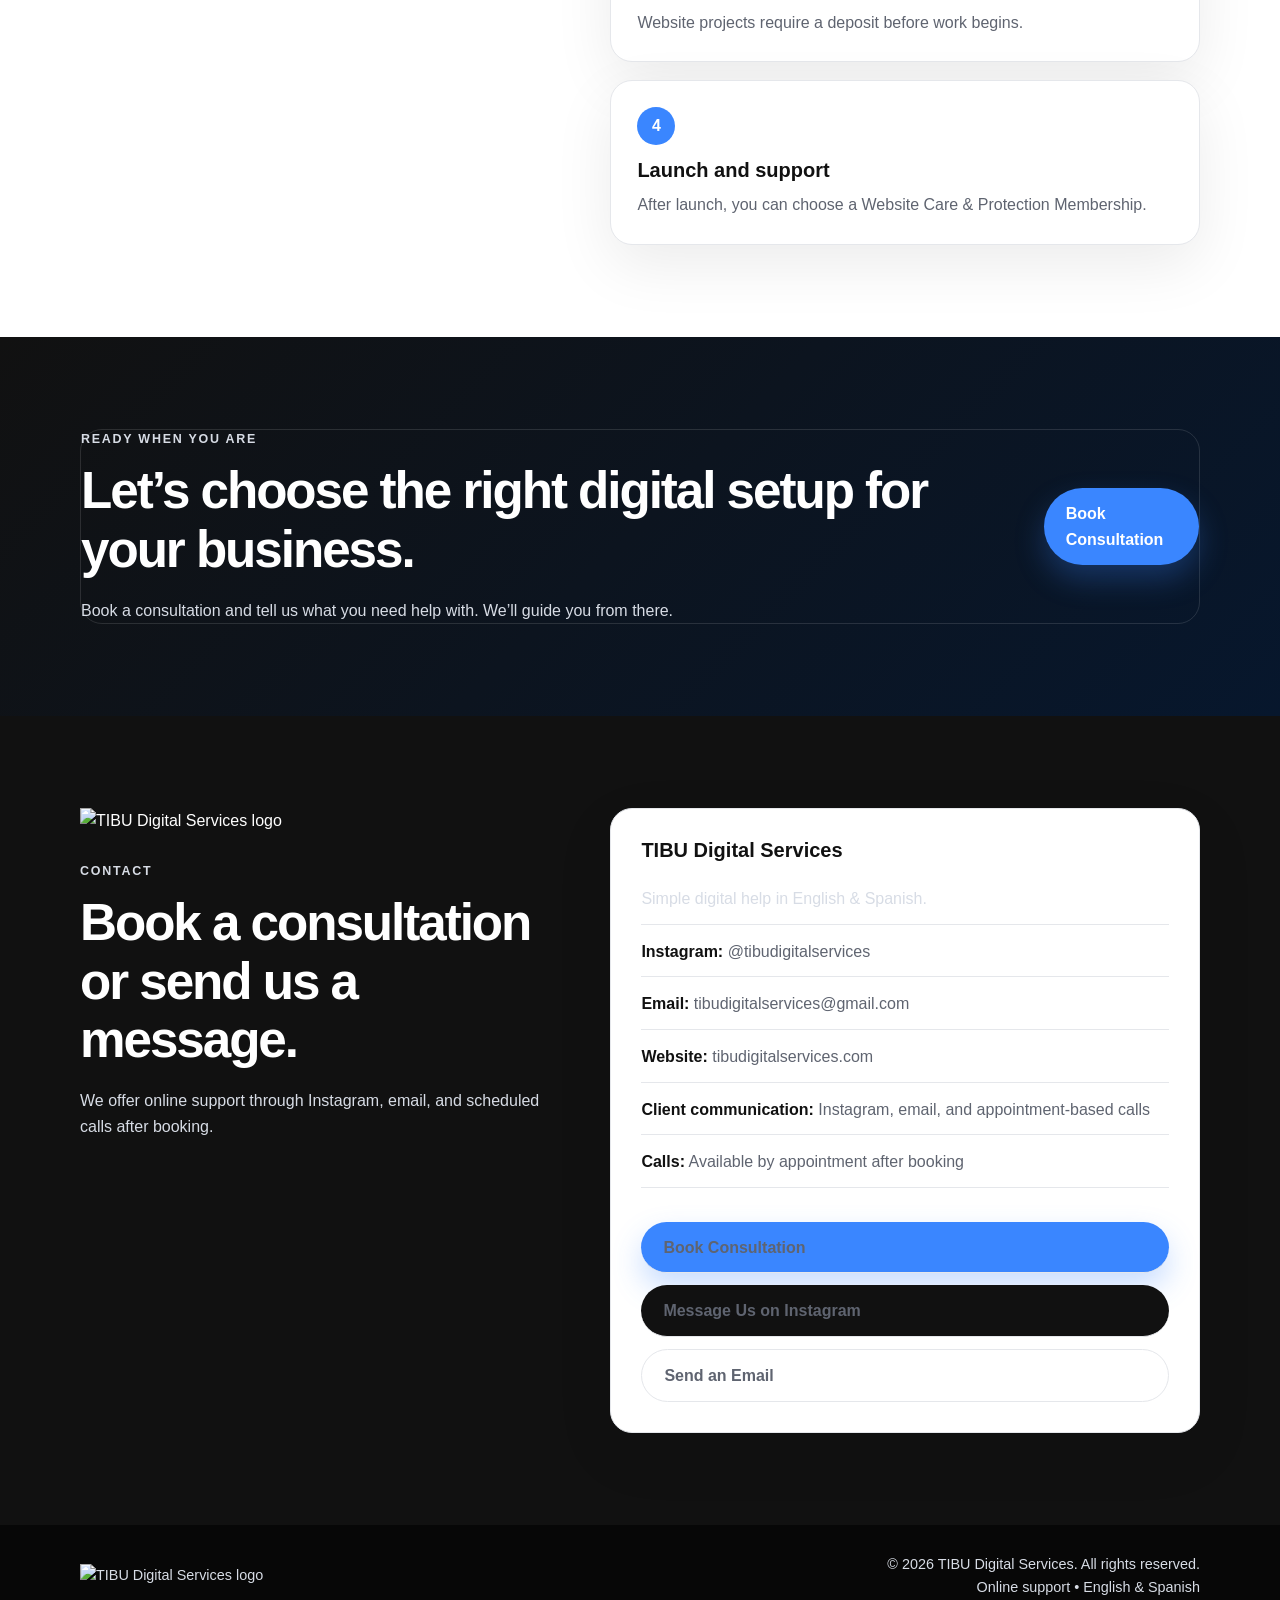
==== commit d503063f: "Update index.html" ====
--- a/index.html
+++ b/index.html
@@ -11,12 +11,12 @@
   <meta property="og:description" content="Digital help for small businesses and professionals — websites, business setup, translations, resumes, and tech support." />
   <meta property="og:type" content="website" />
   <meta property="og:url" content="https://tibudigitalservices.com" />
-  <meta property="og:image" content="assets/tibu-logo-light.png" />
+  <meta property="og:image" content="tibu-logo-light.png" />
 
   <link rel="preconnect" href="https://fonts.googleapis.com">
   <link rel="preconnect" href="https://fonts.gstatic.com" crossorigin>
   <link href="https://fonts.googleapis.com/css2?family=Poppins:wght@400;500;600;700;800&display=swap" rel="stylesheet">
-  <link rel="icon" type="image/png" href="assets/tibu-favicon.png" />
+  <link rel="icon" type="image/png" href="tibu-favicon.png" />
   <link rel="stylesheet" href="style.css" />
 </head>
 
@@ -24,7 +24,7 @@
   <header class="site-header">
     <nav class="container nav">
       <a href="index.html" class="logo" aria-label="TIBU Digital Services Home">
-        <img src="assets/tibu-logo-light.png" alt="TIBU Digital Services logo">
+        <img src="tibu-logo-light.png" alt="TIBU Digital Services logo">
       </a>
 
       <button class="menu-toggle" aria-label="Open menu" aria-expanded="false">☰</button>
@@ -43,7 +43,7 @@
     <section class="hero section">
       <div class="container hero-grid">
         <div class="hero-copy">
-          <img src="assets/tibu-logo-light.png" alt="TIBU Digital Services logo" class="hero-logo">
+          <img src="tibu-logo-light.png" alt="TIBU Digital Services logo" class="hero-logo">
           <p class="eyebrow">Online support • English & Spanish</p>
           <h1>Digital help that makes your business look ready.</h1>
           <p class="lead">
@@ -60,7 +60,7 @@
         </div>
 
         <aside class="hero-card">
-          <img src="assets/tibu-logo-dark.png" alt="TIBU Digital Services logo" class="dark-card-logo">
+          <img src="tibu-logo-dark.png" alt="TIBU Digital Services logo" class="dark-card-logo">
           <p class="eyebrow light">Built for small businesses</p>
           <h2>Websites, setup, translations, resumes, and tech support.</h2>
           <p>Simple steps, clear starting prices, and support in English and Spanish.</p>
--- a/style.css
+++ b/style.css
@@ -0,0 +1,254 @@
+:root{
+  --black:#111111;
+  --navy:#06111f;
+  --blue:#3A86FF;
+  --gray:#F2F2F2;
+  --white:#ffffff;
+  --text:#5f6470;
+  --border:#e5e7eb;
+  --shadow:0 20px 60px rgba(17,17,17,.08);
+  --shadow-strong:0 28px 75px rgba(17,17,17,.12);
+  --radius:22px;
+}
+
+*{box-sizing:border-box;margin:0;padding:0}
+html{scroll-behavior:smooth}
+body{font-family:Poppins,Arial,sans-serif;color:var(--black);line-height:1.6;background:var(--white)}
+a{text-decoration:none;color:inherit}
+ul{list-style:none}
+img{max-width:100%;display:block}
+
+.container{width:min(1120px,calc(100% - 40px));margin:auto}
+.section{padding:92px 0}
+.soft{background:var(--gray)}
+
+.site-header{
+  position:sticky;
+  top:0;
+  z-index:20;
+  background:rgba(255,255,255,.92);
+  border-bottom:1px solid var(--border);
+  backdrop-filter:blur(14px);
+}
+
+.nav{min-height:84px;display:flex;align-items:center;justify-content:space-between;gap:24px}
+.logo img{width:220px;max-width:48vw}
+.nav-links{display:flex;gap:26px;color:var(--text);font-weight:500}
+.nav-links a:hover,.active-link{color:var(--blue)!important}
+
+.menu-toggle{
+  display:none;
+  background:var(--black);
+  color:white;
+  border:0;
+  border-radius:12px;
+  font-size:1.3rem;
+  padding:8px 13px;
+  cursor:pointer;
+}
+
+.hero,.page-hero{
+  display:flex;
+  align-items:center;
+  background:
+    radial-gradient(circle at top right,rgba(58,134,255,.13),transparent 34%),
+    linear-gradient(135deg,#fff,#f8f9fb);
+}
+
+.hero{min-height:calc(100vh - 84px)}
+.hero-grid,.page-hero-grid{display:grid;grid-template-columns:1.08fr .92fr;gap:56px;align-items:center}
+.hero-logo{width:430px;margin-bottom:14px}
+.dark-card-logo{width:260px;margin:0 0 26px}
+.contact-logo{width:290px;margin-bottom:28px}
+
+.eyebrow{
+  color:var(--blue);
+  font-weight:800;
+  letter-spacing:.14em;
+  text-transform:uppercase;
+  font-size:.78rem;
+  margin-bottom:12px;
+}
+
+.light{color:#9bbcff}
+h1,h2,h3,h4{line-height:1.15}
+h1{font-size:clamp(2.5rem,5.6vw,4.75rem);letter-spacing:-.06em;margin-bottom:22px}
+h2{font-size:clamp(2rem,4vw,3.35rem);letter-spacing:-.04em;margin-bottom:18px}
+h3{font-size:1.25rem;margin-bottom:10px}
+h4{font-size:.98rem;margin:20px 0 10px}
+
+.lead{font-size:1.08rem;color:var(--text);max-width:650px;margin-bottom:30px}
+.small{font-size:1rem}
+
+.note,.fine,.card p,.card li,.step p,.consultation p,.consultation li,.contact-card p,.contact-card a,.contact-card span,.section-title p,.highlight-card li,.important-note p,.included-box li,.quick-menu a,.preview-card p,.trust-grid span{
+  color:var(--text);
+}
+
+.buttons{display:flex;gap:14px;flex-wrap:wrap;align-items:center}
+.column{display:grid;gap:12px;margin-top:20px}
+
+.btn{
+  display:inline-flex;
+  align-items:center;
+  justify-content:center;
+  min-height:48px;
+  border-radius:999px;
+  padding:13px 22px;
+  font-weight:800;
+  transition:.2s;
+}
+
+.btn:hover{transform:translateY(-2px)}
+.btn:focus,.nav-links a:focus{outline:3px solid rgba(58,134,255,.35);outline-offset:3px}
+.primary{background:var(--blue);color:white;box-shadow:0 14px 30px rgba(58,134,255,.28)}
+.dark{background:var(--black);color:white}
+.light-btn{background:white;color:var(--black);border:1px solid var(--border)}
+.note{font-size:.92rem;margin-top:18px}
+
+.hero-card{
+  background:linear-gradient(180deg,#06111f,#0b1427 80%);
+  color:white;
+  border-radius:34px;
+  padding:36px;
+  box-shadow:var(--shadow-strong);
+  position:relative;
+  overflow:hidden;
+}
+
+.hero-card:after{
+  content:"";
+  position:absolute;
+  width:210px;
+  height:210px;
+  border-radius:50%;
+  background:rgba(58,134,255,.12);
+  right:-90px;
+  bottom:-90px;
+}
+
+.hero-card p{color:#d7dce5;position:relative;z-index:1}
+.hero-card h2,.hero-card img,.mini-list{position:relative;z-index:1}
+.mini-list{display:flex;flex-wrap:wrap;gap:10px;margin-top:24px}
+.mini-list span{border:1px solid rgba(255,255,255,.14);background:rgba(255,255,255,.07);color:#eef3fc;border-radius:999px;padding:9px 12px;font-size:.9rem}
+
+.trust-strip{padding:26px 0;border-top:1px solid var(--border);border-bottom:1px solid var(--border)}
+.trust-grid{display:grid;grid-template-columns:repeat(3,1fr);gap:16px}
+.trust-grid div{padding:18px 0}
+.trust-grid strong{display:block;margin-bottom:4px}
+.trust-grid span{font-size:.92rem}
+
+.section-title{text-align:center;max-width:790px;margin:0 auto 48px}
+.preview-grid{display:grid;grid-template-columns:repeat(4,1fr);gap:18px}
+
+.preview-card,.card,.step,.highlight-card,.contact-card,.quick-menu,.service-feature,.included-box,.important-note,.plan-card,.cta-card{
+  background:white;
+  border:1px solid var(--border);
+  border-radius:var(--radius);
+  box-shadow:var(--shadow);
+}
+
+.preview-card{padding:26px;transition:.2s}
+.preview-card:hover{transform:translateY(-4px);box-shadow:var(--shadow-strong)}
+.preview-card span{color:var(--blue);font-weight:800}
+.preview-card p{margin-top:10px}
+.center-button{display:flex;justify-content:center;margin-top:32px}
+
+.split,.process,.contact-grid{display:grid;grid-template-columns:.9fr 1.1fr;gap:48px;align-items:start}
+.highlight-card{padding:30px}
+.highlight-card ul,.included-box ul,.card ul,.plan-card ul{display:grid;gap:9px;margin:16px 0 24px}
+.highlight-card li:before,.included-box li:before,.card li:before,.consultation li:before,.plan-card li:before{
+  content:'✓';
+  color:var(--blue);
+  font-weight:800;
+  margin-right:9px;
+}
+
+.steps{display:grid;gap:18px}
+.step{padding:26px}
+.step span{width:38px;height:38px;border-radius:50%;background:var(--blue);color:white;display:inline-grid;place-items:center;font-weight:800;margin-bottom:14px}
+
+.cta-band{background:linear-gradient(135deg,var(--black),#07172d);color:white}
+.cta-card{background:transparent;border-color:rgba(255,255,255,.12);box-shadow:none;display:flex;justify-content:space-between;align-items:center;gap:30px}
+.cta-card p{color:#d7dce5}
+
+.page-hero{min-height:520px}
+.quick-menu{padding:30px;display:grid;gap:12px}
+.quick-menu a{padding:12px 0;border-bottom:1px solid var(--border);font-weight:600}
+
+.service-feature{padding:34px;display:grid;grid-template-columns:.9fr 1.1fr;gap:34px;align-items:start}
+.included-box{padding:26px;background:var(--gray)}
+.important-note{padding:26px;margin-top:22px;border-color:rgba(58,134,255,.35);background:linear-gradient(135deg,#fff,#f5f8ff)}
+
+.catalog-grid{display:grid;gap:22px}
+.catalog-grid.three{grid-template-columns:repeat(3,1fr)}
+.card{padding:30px}
+.price{font-size:1.55rem;color:var(--blue)!important;font-weight:800;margin:10px 0 12px}
+
+.tag{
+  display:inline-block;
+  width:max-content;
+  background:rgba(58,134,255,.12);
+  color:var(--blue);
+  border-radius:999px;
+  padding:6px 12px;
+  font-size:.76rem;
+  font-weight:800;
+  margin-bottom:14px;
+}
+
+.plans-grid{display:grid;grid-template-columns:repeat(3,1fr);gap:22px}
+.plan-card{padding:30px}
+.featured-plan{border-color:rgba(58,134,255,.45);transform:translateY(-8px)}
+.fine{border-top:1px solid var(--border);padding-top:16px;margin-top:auto;font-size:.9rem}
+
+.addons{display:grid;grid-template-columns:repeat(2,1fr);gap:14px}
+.addons div{background:white;border:1px solid var(--border);border-radius:18px;padding:18px 20px;display:flex;align-items:center;justify-content:space-between;gap:16px;box-shadow:var(--shadow)}
+.addons span{color:var(--blue);font-weight:800;text-align:right}
+
+.consultation{display:grid;grid-template-columns:.9fr 1.1fr;gap:40px;padding:44px;background:radial-gradient(circle at top right,rgba(58,134,255,.12),transparent 34%),white}
+.consultation-card{background:var(--gray);border-radius:18px;padding:28px}
+.consultation-card ul{display:grid;gap:12px;margin:18px 0 24px;color:var(--text)}
+
+.contact{background:var(--black);color:white}
+.contact p{color:#d7dce5}
+.contact-card{padding:30px;display:grid;gap:14px;color:var(--black)}
+.contact-card a,.contact-card span,.contact-card p{padding-bottom:12px;border-bottom:1px solid var(--border);display:block}
+.contact-card strong{color:var(--black)}
+
+footer{background:#070707;color:#d7dce5;padding:28px 0;font-size:.9rem}
+.footer-content{display:flex;justify-content:space-between;align-items:center;gap:24px}
+.footer-content img{width:240px}
+.footer-content div{text-align:right}
+
+@media(max-width:1000px){
+  .menu-toggle{display:block}
+  .nav-links{position:absolute;top:84px;left:20px;right:20px;display:none;flex-direction:column;align-items:stretch;background:white;border:1px solid var(--border);border-radius:18px;box-shadow:var(--shadow);padding:18px}
+  .nav-links.active{display:flex}
+  .hero-grid,.page-hero-grid,.split,.process,.contact-grid,.service-feature,.consultation{grid-template-columns:1fr}
+  .preview-grid,.catalog-grid.three,.plans-grid,.trust-grid{grid-template-columns:repeat(2,1fr)}
+  .featured-plan{transform:none}
+  .hero{min-height:auto}
+  .section{padding:70px 0}
+  .cta-card{flex-direction:column;align-items:flex-start}
+  .footer-content{flex-direction:column;align-items:flex-start}
+  .footer-content div{text-align:left}
+}
+
+@media(max-width:640px){
+  .container{width:min(100% - 28px,1120px)}
+  .nav{min-height:76px}
+  .logo img{width:170px}
+  .nav-links{top:76px}
+  .section{padding:58px 0}
+  .preview-grid,.catalog-grid.three,.plans-grid,.addons,.trust-grid{grid-template-columns:1fr}
+  .hero-card,.consultation,.contact-card,.card,.highlight-card,.service-feature,.included-box,.quick-menu,.plan-card,.cta-card{padding:26px}
+  .hero-logo{width:280px}
+  .dark-card-logo{width:220px}
+  .contact-logo{width:230px}
+  .addons div{flex-direction:column;align-items:flex-start}
+  .addons span{text-align:left}
+  .footer-content img{width:200px}
+  .btn{width:100%}
+}
+
+
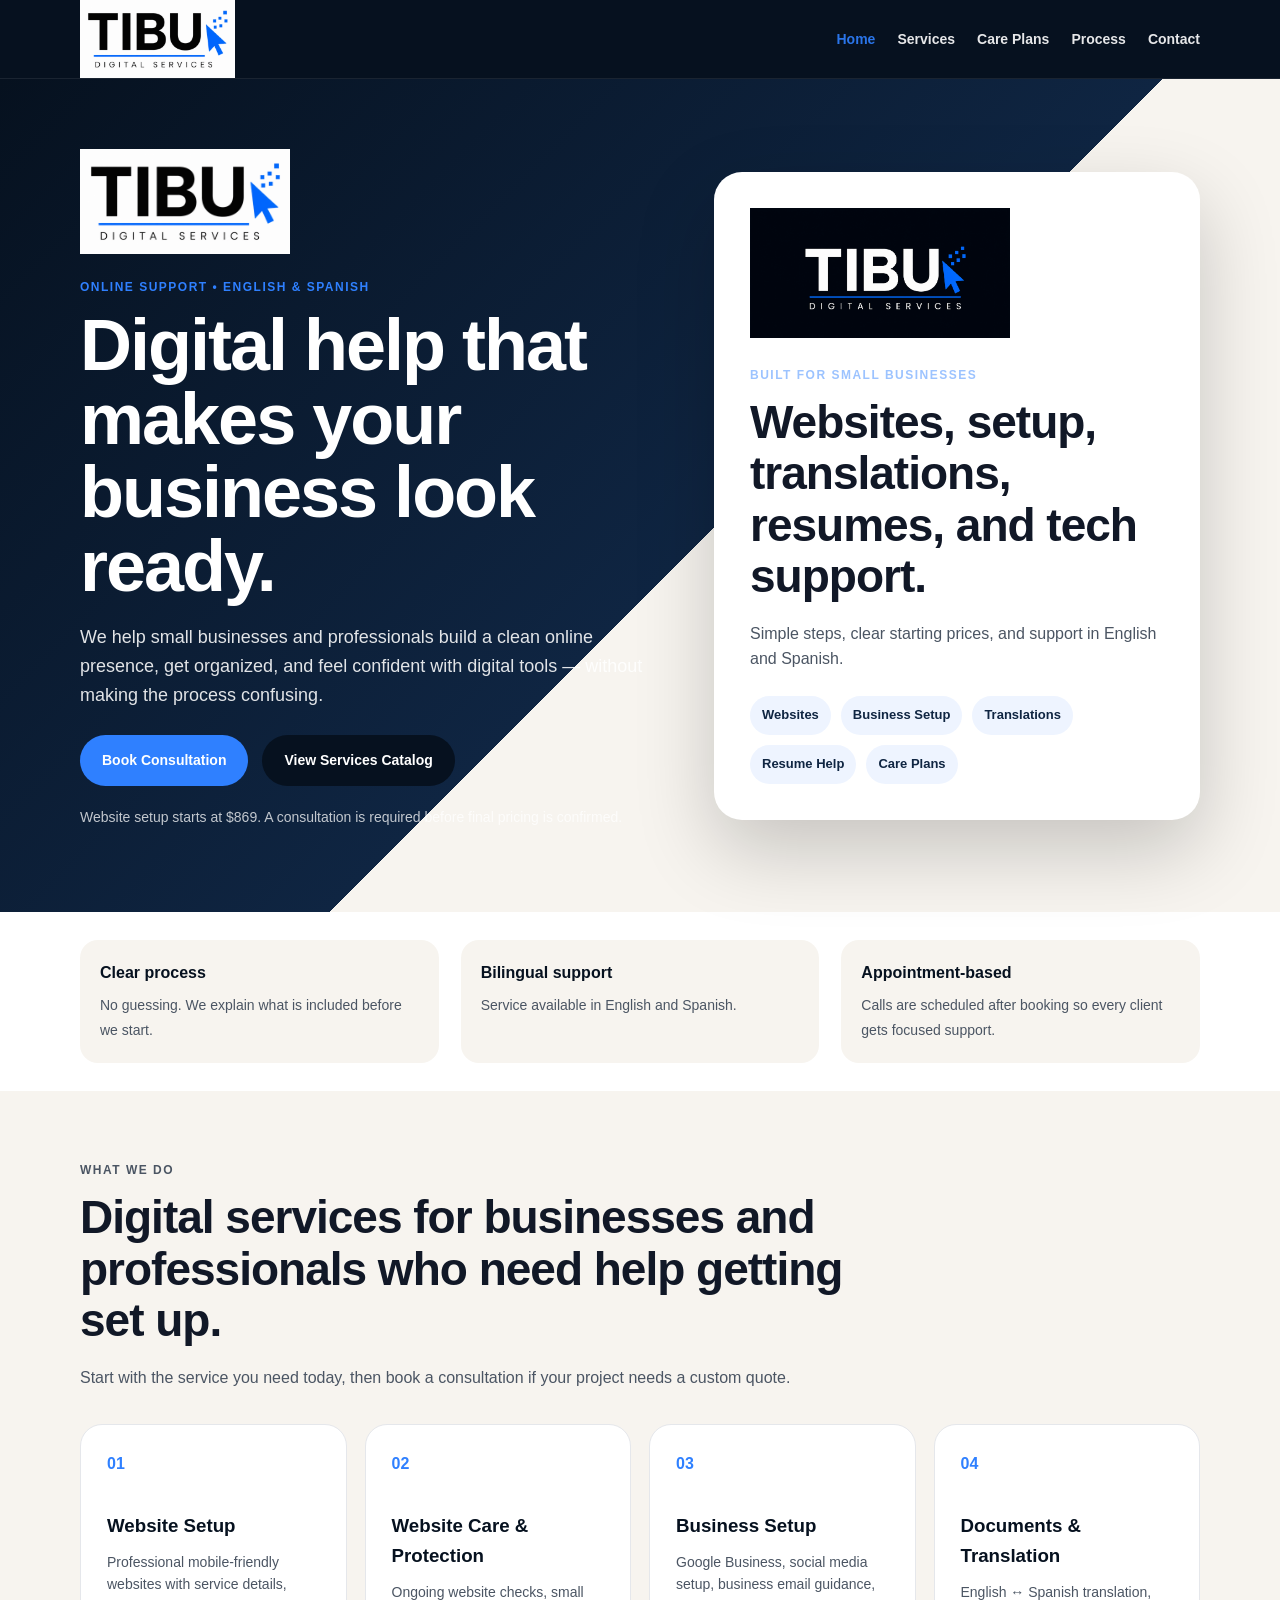
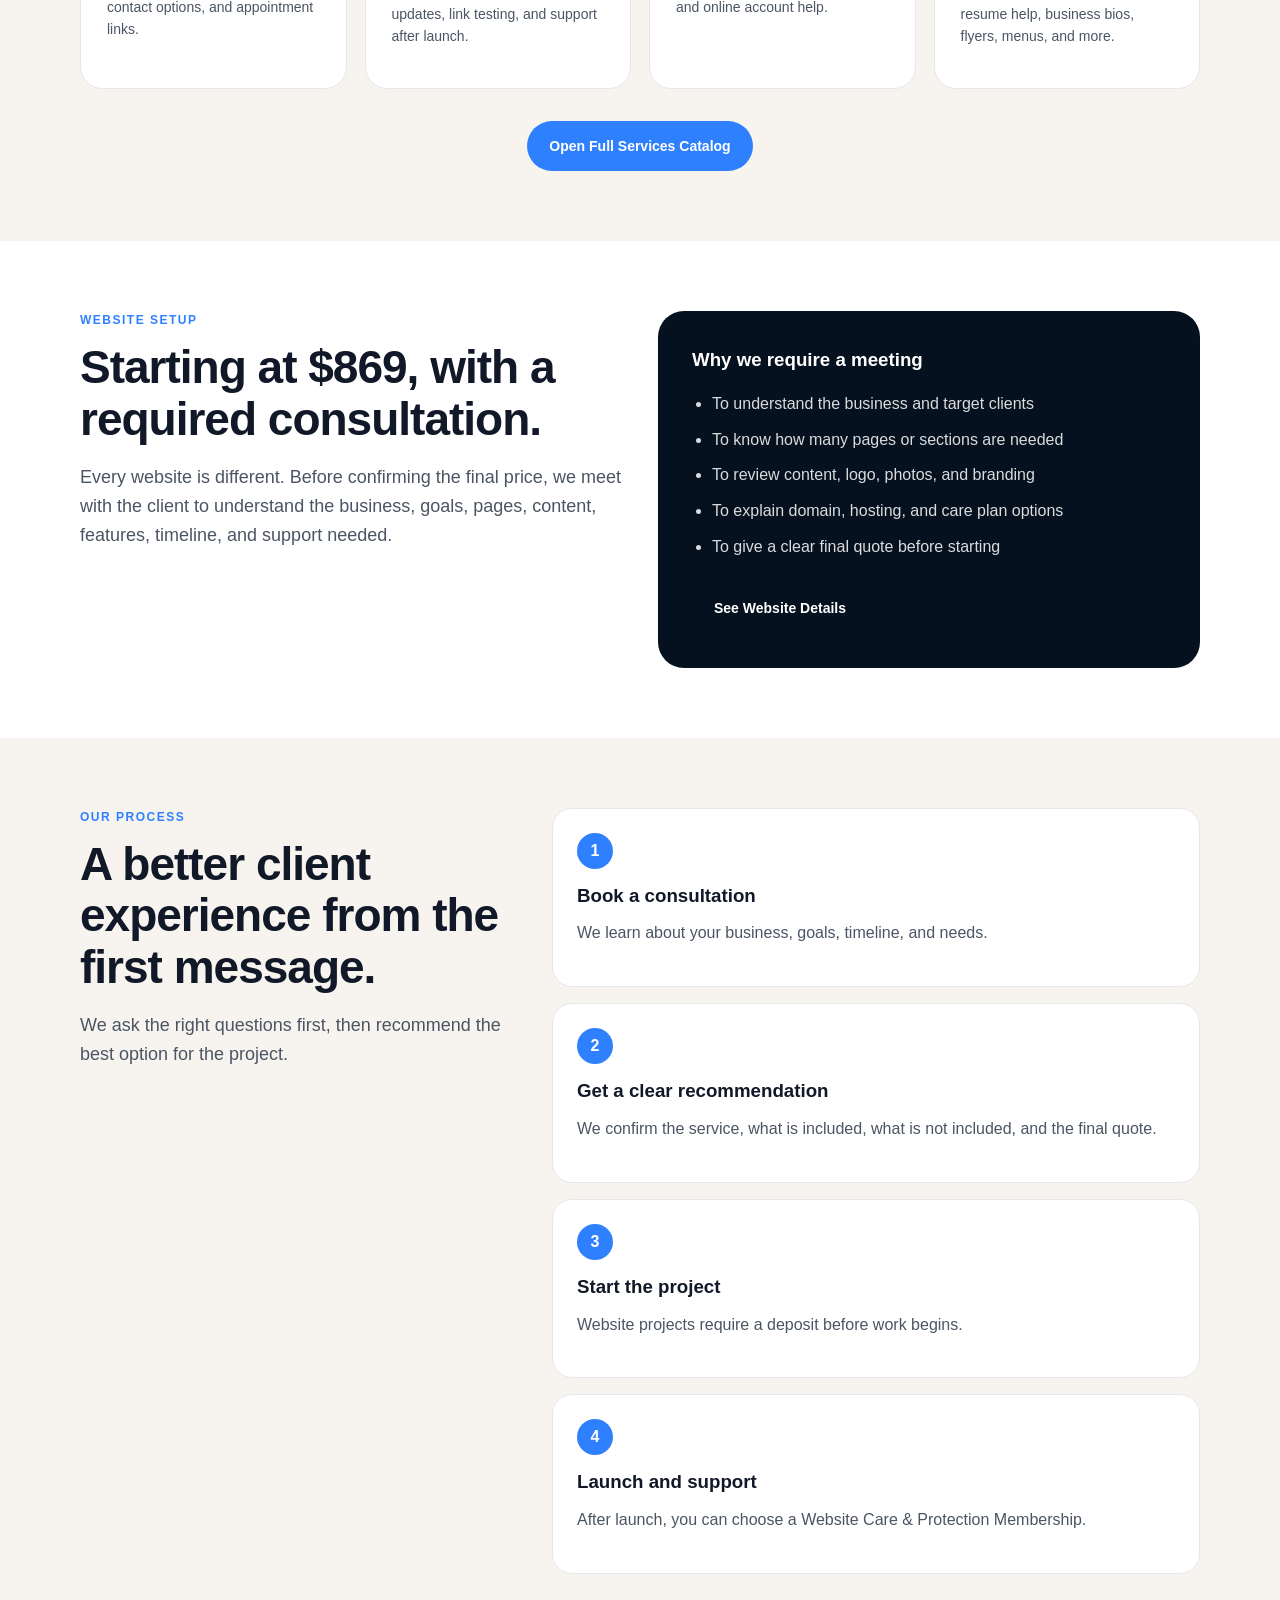
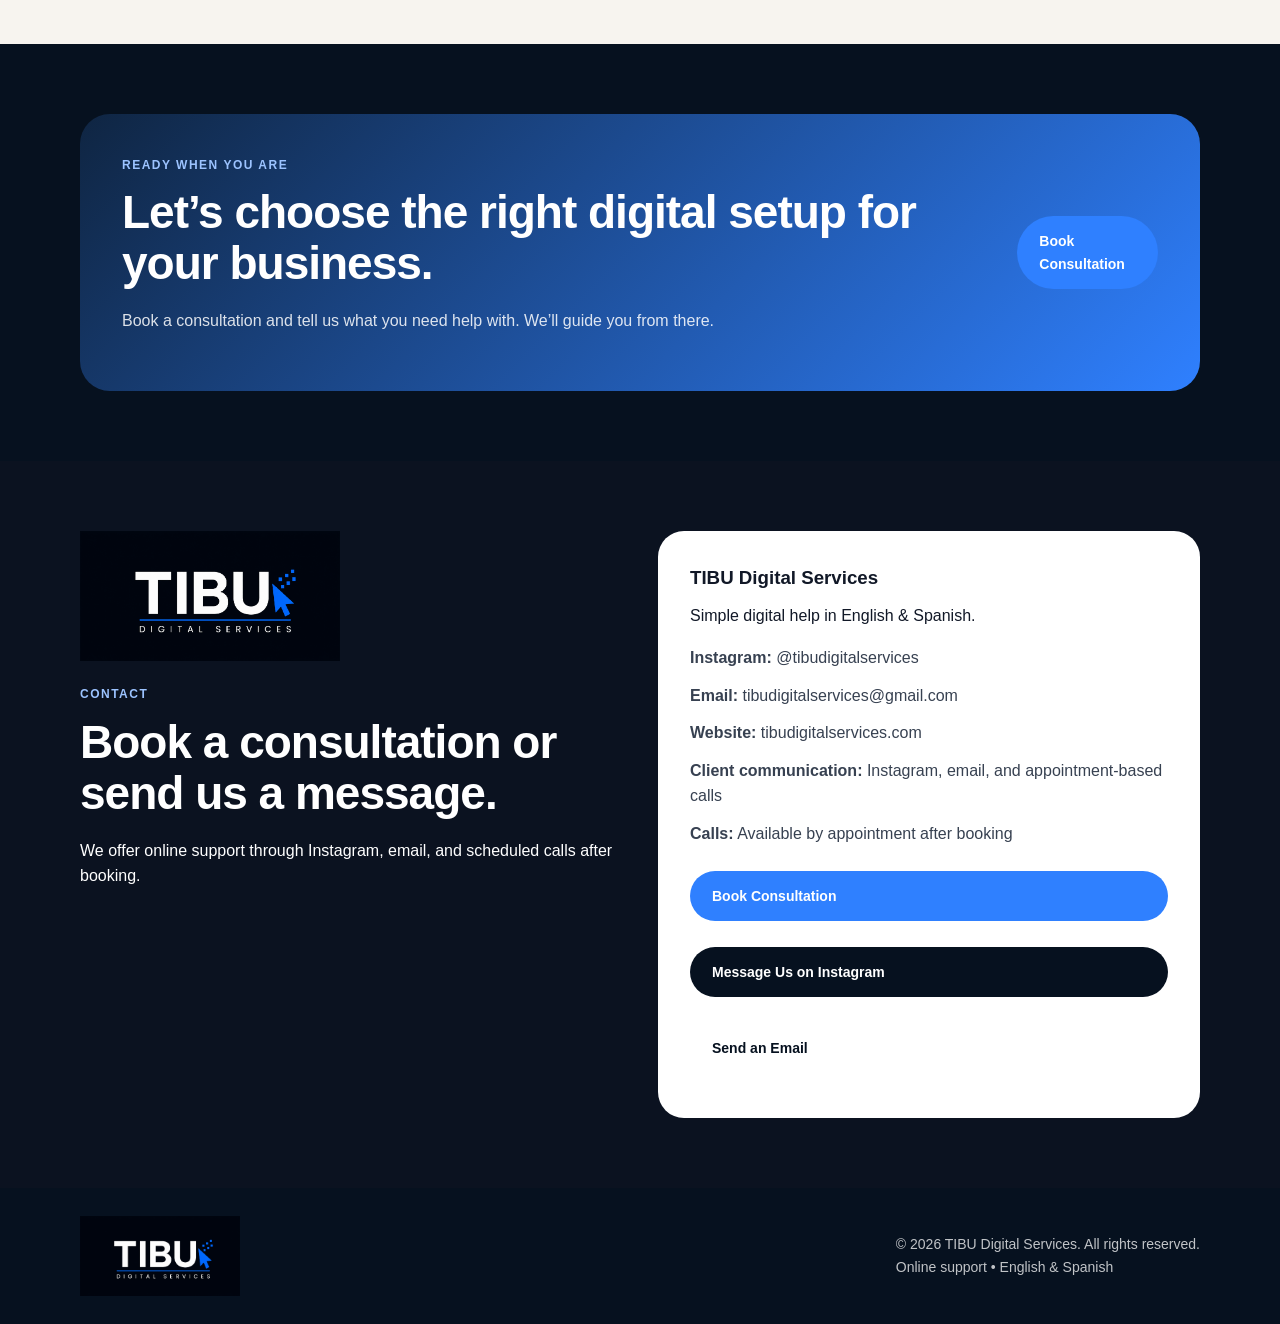
==== commit 18315930: "Update index.html" ====
--- a/index.html
+++ b/index.html
@@ -189,7 +189,7 @@
     <section id="contact" class="section contact">
       <div class="container contact-grid">
         <div>
-          <img src="assets/tibu-logo-dark.png" alt="TIBU Digital Services logo" class="contact-logo">
+          <img src="tibu-logo-dark.png" alt="TIBU Digital Services logo" class="contact-logo">
           <p class="eyebrow light">Contact</p>
           <h2>Book a consultation or send us a message.</h2>
           <p>We offer online support through Instagram, email, and scheduled calls after booking.</p>
@@ -216,7 +216,7 @@
 
   <footer>
     <div class="container footer-content">
-      <img src="assets/tibu-logo-dark.png" alt="TIBU Digital Services logo">
+      <img src="tibu-logo-dark.png" alt="TIBU Digital Services logo">
       <div>
         <p>© 2026 TIBU Digital Services. All rights reserved.</p>
         <p>Online support • English & Spanish</p>
--- a/style.css
+++ b/style.css
@@ -1,254 +1,599 @@
-:root{
-  --black:#111111;
-  --navy:#06111f;
-  --blue:#3A86FF;
-  --gray:#F2F2F2;
-  --white:#ffffff;
-  --text:#5f6470;
-  --border:#e5e7eb;
-  --shadow:0 20px 60px rgba(17,17,17,.08);
-  --shadow-strong:0 28px 75px rgba(17,17,17,.12);
-  --radius:22px;
-}
-
-*{box-sizing:border-box;margin:0;padding:0}
-html{scroll-behavior:smooth}
-body{font-family:Poppins,Arial,sans-serif;color:var(--black);line-height:1.6;background:var(--white)}
-a{text-decoration:none;color:inherit}
-ul{list-style:none}
-img{max-width:100%;display:block}
-
-.container{width:min(1120px,calc(100% - 40px));margin:auto}
-.section{padding:92px 0}
-.soft{background:var(--gray)}
-
-.site-header{
-  position:sticky;
-  top:0;
-  z-index:20;
-  background:rgba(255,255,255,.92);
-  border-bottom:1px solid var(--border);
-  backdrop-filter:blur(14px);
-}
-
-.nav{min-height:84px;display:flex;align-items:center;justify-content:space-between;gap:24px}
-.logo img{width:220px;max-width:48vw}
-.nav-links{display:flex;gap:26px;color:var(--text);font-weight:500}
-.nav-links a:hover,.active-link{color:var(--blue)!important}
-
-.menu-toggle{
-  display:none;
-  background:var(--black);
-  color:white;
-  border:0;
-  border-radius:12px;
-  font-size:1.3rem;
-  padding:8px 13px;
-  cursor:pointer;
-}
-
-.hero,.page-hero{
-  display:flex;
-  align-items:center;
-  background:
-    radial-gradient(circle at top right,rgba(58,134,255,.13),transparent 34%),
-    linear-gradient(135deg,#fff,#f8f9fb);
-}
-
-.hero{min-height:calc(100vh - 84px)}
-.hero-grid,.page-hero-grid{display:grid;grid-template-columns:1.08fr .92fr;gap:56px;align-items:center}
-.hero-logo{width:430px;margin-bottom:14px}
-.dark-card-logo{width:260px;margin:0 0 26px}
-.contact-logo{width:290px;margin-bottom:28px}
-
-.eyebrow{
-  color:var(--blue);
-  font-weight:800;
-  letter-spacing:.14em;
-  text-transform:uppercase;
-  font-size:.78rem;
-  margin-bottom:12px;
-}
-
-.light{color:#9bbcff}
-h1,h2,h3,h4{line-height:1.15}
-h1{font-size:clamp(2.5rem,5.6vw,4.75rem);letter-spacing:-.06em;margin-bottom:22px}
-h2{font-size:clamp(2rem,4vw,3.35rem);letter-spacing:-.04em;margin-bottom:18px}
-h3{font-size:1.25rem;margin-bottom:10px}
-h4{font-size:.98rem;margin:20px 0 10px}
-
-.lead{font-size:1.08rem;color:var(--text);max-width:650px;margin-bottom:30px}
-.small{font-size:1rem}
-
-.note,.fine,.card p,.card li,.step p,.consultation p,.consultation li,.contact-card p,.contact-card a,.contact-card span,.section-title p,.highlight-card li,.important-note p,.included-box li,.quick-menu a,.preview-card p,.trust-grid span{
-  color:var(--text);
-}
-
-.buttons{display:flex;gap:14px;flex-wrap:wrap;align-items:center}
-.column{display:grid;gap:12px;margin-top:20px}
-
-.btn{
-  display:inline-flex;
-  align-items:center;
-  justify-content:center;
-  min-height:48px;
-  border-radius:999px;
-  padding:13px 22px;
-  font-weight:800;
-  transition:.2s;
-}
-
-.btn:hover{transform:translateY(-2px)}
-.btn:focus,.nav-links a:focus{outline:3px solid rgba(58,134,255,.35);outline-offset:3px}
-.primary{background:var(--blue);color:white;box-shadow:0 14px 30px rgba(58,134,255,.28)}
-.dark{background:var(--black);color:white}
-.light-btn{background:white;color:var(--black);border:1px solid var(--border)}
-.note{font-size:.92rem;margin-top:18px}
-
-.hero-card{
-  background:linear-gradient(180deg,#06111f,#0b1427 80%);
-  color:white;
-  border-radius:34px;
-  padding:36px;
-  box-shadow:var(--shadow-strong);
-  position:relative;
-  overflow:hidden;
-}
-
-.hero-card:after{
-  content:"";
-  position:absolute;
-  width:210px;
-  height:210px;
-  border-radius:50%;
-  background:rgba(58,134,255,.12);
-  right:-90px;
-  bottom:-90px;
-}
-
-.hero-card p{color:#d7dce5;position:relative;z-index:1}
-.hero-card h2,.hero-card img,.mini-list{position:relative;z-index:1}
-.mini-list{display:flex;flex-wrap:wrap;gap:10px;margin-top:24px}
-.mini-list span{border:1px solid rgba(255,255,255,.14);background:rgba(255,255,255,.07);color:#eef3fc;border-radius:999px;padding:9px 12px;font-size:.9rem}
-
-.trust-strip{padding:26px 0;border-top:1px solid var(--border);border-bottom:1px solid var(--border)}
-.trust-grid{display:grid;grid-template-columns:repeat(3,1fr);gap:16px}
-.trust-grid div{padding:18px 0}
-.trust-grid strong{display:block;margin-bottom:4px}
-.trust-grid span{font-size:.92rem}
-
-.section-title{text-align:center;max-width:790px;margin:0 auto 48px}
-.preview-grid{display:grid;grid-template-columns:repeat(4,1fr);gap:18px}
-
-.preview-card,.card,.step,.highlight-card,.contact-card,.quick-menu,.service-feature,.included-box,.important-note,.plan-card,.cta-card{
-  background:white;
-  border:1px solid var(--border);
-  border-radius:var(--radius);
-  box-shadow:var(--shadow);
-}
-
-.preview-card{padding:26px;transition:.2s}
-.preview-card:hover{transform:translateY(-4px);box-shadow:var(--shadow-strong)}
-.preview-card span{color:var(--blue);font-weight:800}
-.preview-card p{margin-top:10px}
-.center-button{display:flex;justify-content:center;margin-top:32px}
-
-.split,.process,.contact-grid{display:grid;grid-template-columns:.9fr 1.1fr;gap:48px;align-items:start}
-.highlight-card{padding:30px}
-.highlight-card ul,.included-box ul,.card ul,.plan-card ul{display:grid;gap:9px;margin:16px 0 24px}
-.highlight-card li:before,.included-box li:before,.card li:before,.consultation li:before,.plan-card li:before{
-  content:'✓';
-  color:var(--blue);
-  font-weight:800;
-  margin-right:9px;
-}
-
-.steps{display:grid;gap:18px}
-.step{padding:26px}
-.step span{width:38px;height:38px;border-radius:50%;background:var(--blue);color:white;display:inline-grid;place-items:center;font-weight:800;margin-bottom:14px}
-
-.cta-band{background:linear-gradient(135deg,var(--black),#07172d);color:white}
-.cta-card{background:transparent;border-color:rgba(255,255,255,.12);box-shadow:none;display:flex;justify-content:space-between;align-items:center;gap:30px}
-.cta-card p{color:#d7dce5}
-
-.page-hero{min-height:520px}
-.quick-menu{padding:30px;display:grid;gap:12px}
-.quick-menu a{padding:12px 0;border-bottom:1px solid var(--border);font-weight:600}
-
-.service-feature{padding:34px;display:grid;grid-template-columns:.9fr 1.1fr;gap:34px;align-items:start}
-.included-box{padding:26px;background:var(--gray)}
-.important-note{padding:26px;margin-top:22px;border-color:rgba(58,134,255,.35);background:linear-gradient(135deg,#fff,#f5f8ff)}
-
-.catalog-grid{display:grid;gap:22px}
-.catalog-grid.three{grid-template-columns:repeat(3,1fr)}
-.card{padding:30px}
-.price{font-size:1.55rem;color:var(--blue)!important;font-weight:800;margin:10px 0 12px}
-
-.tag{
-  display:inline-block;
-  width:max-content;
-  background:rgba(58,134,255,.12);
-  color:var(--blue);
-  border-radius:999px;
-  padding:6px 12px;
-  font-size:.76rem;
-  font-weight:800;
-  margin-bottom:14px;
-}
-
-.plans-grid{display:grid;grid-template-columns:repeat(3,1fr);gap:22px}
-.plan-card{padding:30px}
-.featured-plan{border-color:rgba(58,134,255,.45);transform:translateY(-8px)}
-.fine{border-top:1px solid var(--border);padding-top:16px;margin-top:auto;font-size:.9rem}
-
-.addons{display:grid;grid-template-columns:repeat(2,1fr);gap:14px}
-.addons div{background:white;border:1px solid var(--border);border-radius:18px;padding:18px 20px;display:flex;align-items:center;justify-content:space-between;gap:16px;box-shadow:var(--shadow)}
-.addons span{color:var(--blue);font-weight:800;text-align:right}
-
-.consultation{display:grid;grid-template-columns:.9fr 1.1fr;gap:40px;padding:44px;background:radial-gradient(circle at top right,rgba(58,134,255,.12),transparent 34%),white}
-.consultation-card{background:var(--gray);border-radius:18px;padding:28px}
-.consultation-card ul{display:grid;gap:12px;margin:18px 0 24px;color:var(--text)}
-
-.contact{background:var(--black);color:white}
-.contact p{color:#d7dce5}
-.contact-card{padding:30px;display:grid;gap:14px;color:var(--black)}
-.contact-card a,.contact-card span,.contact-card p{padding-bottom:12px;border-bottom:1px solid var(--border);display:block}
-.contact-card strong{color:var(--black)}
-
-footer{background:#070707;color:#d7dce5;padding:28px 0;font-size:.9rem}
-.footer-content{display:flex;justify-content:space-between;align-items:center;gap:24px}
-.footer-content img{width:240px}
-.footer-content div{text-align:right}
-
-@media(max-width:1000px){
-  .menu-toggle{display:block}
-  .nav-links{position:absolute;top:84px;left:20px;right:20px;display:none;flex-direction:column;align-items:stretch;background:white;border:1px solid var(--border);border-radius:18px;box-shadow:var(--shadow);padding:18px}
-  .nav-links.active{display:flex}
-  .hero-grid,.page-hero-grid,.split,.process,.contact-grid,.service-feature,.consultation{grid-template-columns:1fr}
-  .preview-grid,.catalog-grid.three,.plans-grid,.trust-grid{grid-template-columns:repeat(2,1fr)}
-  .featured-plan{transform:none}
-  .hero{min-height:auto}
-  .section{padding:70px 0}
-  .cta-card{flex-direction:column;align-items:flex-start}
-  .footer-content{flex-direction:column;align-items:flex-start}
-  .footer-content div{text-align:left}
-}
-
-@media(max-width:640px){
-  .container{width:min(100% - 28px,1120px)}
-  .nav{min-height:76px}
-  .logo img{width:170px}
-  .nav-links{top:76px}
-  .section{padding:58px 0}
-  .preview-grid,.catalog-grid.three,.plans-grid,.addons,.trust-grid{grid-template-columns:1fr}
-  .hero-card,.consultation,.contact-card,.card,.highlight-card,.service-feature,.included-box,.quick-menu,.plan-card,.cta-card{padding:26px}
-  .hero-logo{width:280px}
-  .dark-card-logo{width:220px}
-  .contact-logo{width:230px}
-  .addons div{flex-direction:column;align-items:flex-start}
-  .addons span{text-align:left}
-  .footer-content img{width:200px}
-  .btn{width:100%}
-}
-
-
+* {
+  box-sizing: border-box;
+}
+
+body {
+  margin: 0;
+  font-family: "Poppins", Arial, sans-serif;
+  background: #f7f4ef;
+  color: #111827;
+  line-height: 1.6;
+}
+
+img {
+  max-width: 100%;
+  height: auto;
+  display: block;
+}
+
+a {
+  color: inherit;
+  text-decoration: none;
+}
+
+.container {
+  width: min(1120px, 92%);
+  margin: 0 auto;
+}
+
+.section {
+  padding: 70px 0;
+}
+
+/* HEADER */
+.site-header {
+  background: #06111f;
+  position: sticky;
+  top: 0;
+  z-index: 10;
+  border-bottom: 1px solid rgba(255,255,255,0.08);
+}
+
+.nav {
+  min-height: 78px;
+  display: flex;
+  align-items: center;
+  justify-content: space-between;
+  gap: 24px;
+}
+
+.logo img {
+  width: 155px;
+  height: auto;
+}
+
+.nav-links {
+  display: flex;
+  align-items: center;
+  gap: 22px;
+}
+
+.nav-links a {
+  color: #ffffff;
+  font-size: 14px;
+  font-weight: 600;
+  opacity: 0.9;
+}
+
+.nav-links a:hover,
+.active-link {
+  color: #2f80ff !important;
+}
+
+.menu-toggle {
+  display: none;
+  background: transparent;
+  color: white;
+  border: 1px solid rgba(255,255,255,0.25);
+  padding: 8px 12px;
+  border-radius: 8px;
+  font-size: 22px;
+}
+
+/* HERO */
+.hero {
+  background: linear-gradient(135deg, #06111f 0%, #0f2542 55%, #f7f4ef 55%);
+  color: white;
+}
+
+.hero-grid {
+  display: grid;
+  grid-template-columns: 1.1fr 0.9fr;
+  align-items: center;
+  gap: 40px;
+}
+
+.hero-logo {
+  width: 210px;
+  margin-bottom: 24px;
+}
+
+.eyebrow {
+  text-transform: uppercase;
+  letter-spacing: 1.5px;
+  font-size: 12px;
+  font-weight: 700;
+  color: #2f80ff;
+  margin: 0 0 12px;
+}
+
+.eyebrow.light {
+  color: #9cc3ff;
+}
+
+h1 {
+  font-size: clamp(40px, 6vw, 72px);
+  line-height: 1.02;
+  margin: 0 0 20px;
+  letter-spacing: -2px;
+}
+
+h2 {
+  font-size: clamp(28px, 4vw, 46px);
+  line-height: 1.12;
+  margin: 0 0 18px;
+  letter-spacing: -1px;
+}
+
+h3 {
+  margin: 0 0 10px;
+}
+
+p {
+  margin-top: 0;
+}
+
+.lead {
+  font-size: 18px;
+  max-width: 680px;
+  color: rgba(255,255,255,0.88);
+}
+
+.lead.small {
+  color: #4b5563;
+}
+
+.buttons {
+  display: flex;
+  gap: 14px;
+  flex-wrap: wrap;
+  margin-top: 26px;
+}
+
+.btn {
+  display: inline-flex;
+  justify-content: center;
+  align-items: center;
+  padding: 14px 22px;
+  border-radius: 999px;
+  font-weight: 700;
+  font-size: 14px;
+  transition: 0.2s ease;
+}
+
+.btn.primary {
+  background: #2f80ff;
+  color: white;
+}
+
+.btn.dark {
+  background: #06111f;
+  color: white;
+}
+
+.btn.light-btn {
+  background: white;
+  color: #06111f;
+}
+
+.btn:hover {
+  transform: translateY(-2px);
+}
+
+.note {
+  font-size: 14px;
+  color: rgba(255,255,255,0.75);
+  margin-top: 20px;
+}
+
+.hero-card {
+  background: white;
+  color: #111827;
+  padding: 36px;
+  border-radius: 28px;
+  box-shadow: 0 30px 80px rgba(0,0,0,0.2);
+}
+
+.dark-card-logo {
+  width: 260px;
+  margin-bottom: 28px;
+}
+
+.hero-card p {
+  color: #4b5563;
+}
+
+.mini-list {
+  display: flex;
+  flex-wrap: wrap;
+  gap: 10px;
+  margin-top: 24px;
+}
+
+.mini-list span {
+  background: #eef4ff;
+  color: #0f2542;
+  padding: 9px 12px;
+  border-radius: 999px;
+  font-size: 13px;
+  font-weight: 700;
+}
+
+/* TRUST STRIP */
+.trust-strip {
+  background: white;
+  padding: 28px 0;
+}
+
+.trust-grid {
+  display: grid;
+  grid-template-columns: repeat(3, 1fr);
+  gap: 22px;
+}
+
+.trust-grid div {
+  padding: 20px;
+  background: #f7f4ef;
+  border-radius: 18px;
+}
+
+.trust-grid strong {
+  display: block;
+  margin-bottom: 6px;
+  color: #06111f;
+}
+
+.trust-grid span {
+  color: #4b5563;
+  font-size: 14px;
+}
+
+/* SECTIONS */
+.section-title {
+  max-width: 780px;
+  margin-bottom: 34px;
+}
+
+.section-title p {
+  color: #4b5563;
+}
+
+.preview-grid {
+  display: grid;
+  grid-template-columns: repeat(4, 1fr);
+  gap: 18px;
+}
+
+.preview-card {
+  background: white;
+  padding: 26px;
+  border-radius: 22px;
+  border: 1px solid #e5e7eb;
+  min-height: 250px;
+}
+
+.preview-card span {
+  color: #2f80ff;
+  font-weight: 800;
+}
+
+.preview-card h3 {
+  margin-top: 34px;
+  color: #06111f;
+}
+
+.preview-card p {
+  color: #4b5563;
+  font-size: 14px;
+}
+
+.center-button {
+  text-align: center;
+  margin-top: 32px;
+}
+
+/* SOFT SECTION */
+.soft {
+  background: white;
+}
+
+.split {
+  display: grid;
+  grid-template-columns: 1fr 1fr;
+  gap: 36px;
+  align-items: start;
+}
+
+.highlight-card {
+  background: #06111f;
+  color: white;
+  padding: 34px;
+  border-radius: 26px;
+}
+
+.highlight-card ul {
+  padding-left: 20px;
+  margin-bottom: 24px;
+}
+
+.highlight-card li {
+  margin-bottom: 10px;
+  color: rgba(255,255,255,0.85);
+}
+
+/* PROCESS */
+.process {
+  display: grid;
+  grid-template-columns: 0.8fr 1.2fr;
+  gap: 40px;
+}
+
+.steps {
+  display: grid;
+  gap: 16px;
+}
+
+.step {
+  background: white;
+  padding: 24px;
+  border-radius: 20px;
+  border: 1px solid #e5e7eb;
+}
+
+.step span {
+  width: 36px;
+  height: 36px;
+  background: #2f80ff;
+  color: white;
+  border-radius: 50%;
+  display: inline-flex;
+  align-items: center;
+  justify-content: center;
+  font-weight: 800;
+  margin-bottom: 12px;
+}
+
+.step p {
+  color: #4b5563;
+}
+
+/* CTA */
+.cta-band {
+  background: #06111f;
+}
+
+.cta-card {
+  background: linear-gradient(135deg, #0f2542, #2f80ff);
+  color: white;
+  padding: 42px;
+  border-radius: 30px;
+  display: flex;
+  align-items: center;
+  justify-content: space-between;
+  gap: 28px;
+}
+
+.cta-card p {
+  color: rgba(255,255,255,0.85);
+}
+
+/* CONTACT */
+.contact {
+  background: #0b1220;
+  color: white;
+}
+
+.contact-grid {
+  display: grid;
+  grid-template-columns: 1fr 1fr;
+  gap: 36px;
+  align-items: start;
+}
+
+.contact-logo {
+  width: 260px;
+  margin-bottom: 24px;
+}
+
+.contact-card {
+  background: white;
+  color: #111827;
+  padding: 32px;
+  border-radius: 26px;
+}
+
+.contact-card a,
+.contact-card span {
+  display: block;
+  margin-bottom: 12px;
+  color: #374151;
+}
+
+.buttons.column {
+  flex-direction: column;
+  margin-top: 24px;
+}
+
+/* FOOTER */
+footer {
+  background: #06111f;
+  color: white;
+  padding: 28px 0;
+}
+
+.footer-content {
+  display: flex;
+  align-items: center;
+  justify-content: space-between;
+  gap: 24px;
+}
+
+.footer-content img {
+  width: 160px;
+}
+
+.footer-content p {
+  margin: 0;
+  color: rgba(255,255,255,0.75);
+  font-size: 14px;
+}
+
+/* MOBILE */
+@media (max-width: 850px) {
+  .menu-toggle {
+    display: block;
+  }
+
+  .nav-links {
+    display: none;
+    width: 100%;
+    flex-direction: column;
+    align-items: flex-start;
+    padding: 16px 0 24px;
+  }
+
+  .nav-links.open {
+    display: flex;
+  }
+
+  .nav {
+    flex-wrap: wrap;
+  }
+
+  .hero {
+    background: #06111f;
+  }
+
+  .hero-grid,
+  .trust-grid,
+  .preview-grid,
+  .split,
+  .process,
+  .contact-grid {
+    grid-template-columns: 1fr;
+  }
+
+  .preview-grid {
+    gap: 16px;
+  }
+
+  .cta-card {
+    flex-direction: column;
+    align-items: flex-start;
+  }
+
+  .footer-content {
+    flex-direction: column;
+    align-items: flex-start;
+  }
+
+  .hero-logo,
+  .dark-card-logo,
+  .contact-logo {
+    width: 190px;
+  }
+
+@media (max-width: 600px) {
+  .section {
+    padding: 42px 0;
+  }
+
+  .container {
+    width: 92%;
+  }
+
+  .site-header {
+    position: relative;
+  }
+
+  .nav {
+    min-height: auto;
+    padding: 12px 0;
+  }
+
+  .logo img {
+    width: 120px;
+  }
+
+  .hero {
+    background: #06111f;
+    padding-top: 20px;
+  }
+
+  .hero-grid {
+    gap: 24px;
+  }
+
+  .hero-logo {
+    width: 165px;
+    margin-bottom: 18px;
+  }
+
+  h1 {
+    font-size: 36px;
+    line-height: 1.08;
+    letter-spacing: -1px;
+  }
+
+  h2 {
+    font-size: 28px;
+    line-height: 1.15;
+  }
+
+  .lead {
+    font-size: 16px;
+  }
+
+  .buttons {
+    flex-direction: column;
+    width: 100%;
+  }
+
+  .btn {
+    width: 100%;
+    text-align: center;
+  }
+
+  .hero-card {
+    padding: 24px;
+    border-radius: 22px;
+  }
+
+  .dark-card-logo {
+    width: 190px;
+  }
+
+  .trust-grid,
+  .preview-grid,
+  .split,
+  .process,
+  .contact-grid {
+    grid-template-columns: 1fr;
+  }
+
+  .preview-card {
+    min-height: auto;
+    padding: 22px;
+  }
+
+  .preview-card h3 {
+    margin-top: 18px;
+  }
+
+  .cta-card {
+    padding: 26px;
+    border-radius: 22px;
+  }
+
+  .contact-logo {
+    width: 190px;
+  }
+
+  .contact-card {
+    padding: 24px;
+  }
+
+  .footer-content img {
+    width: 135px;
+  }
+}
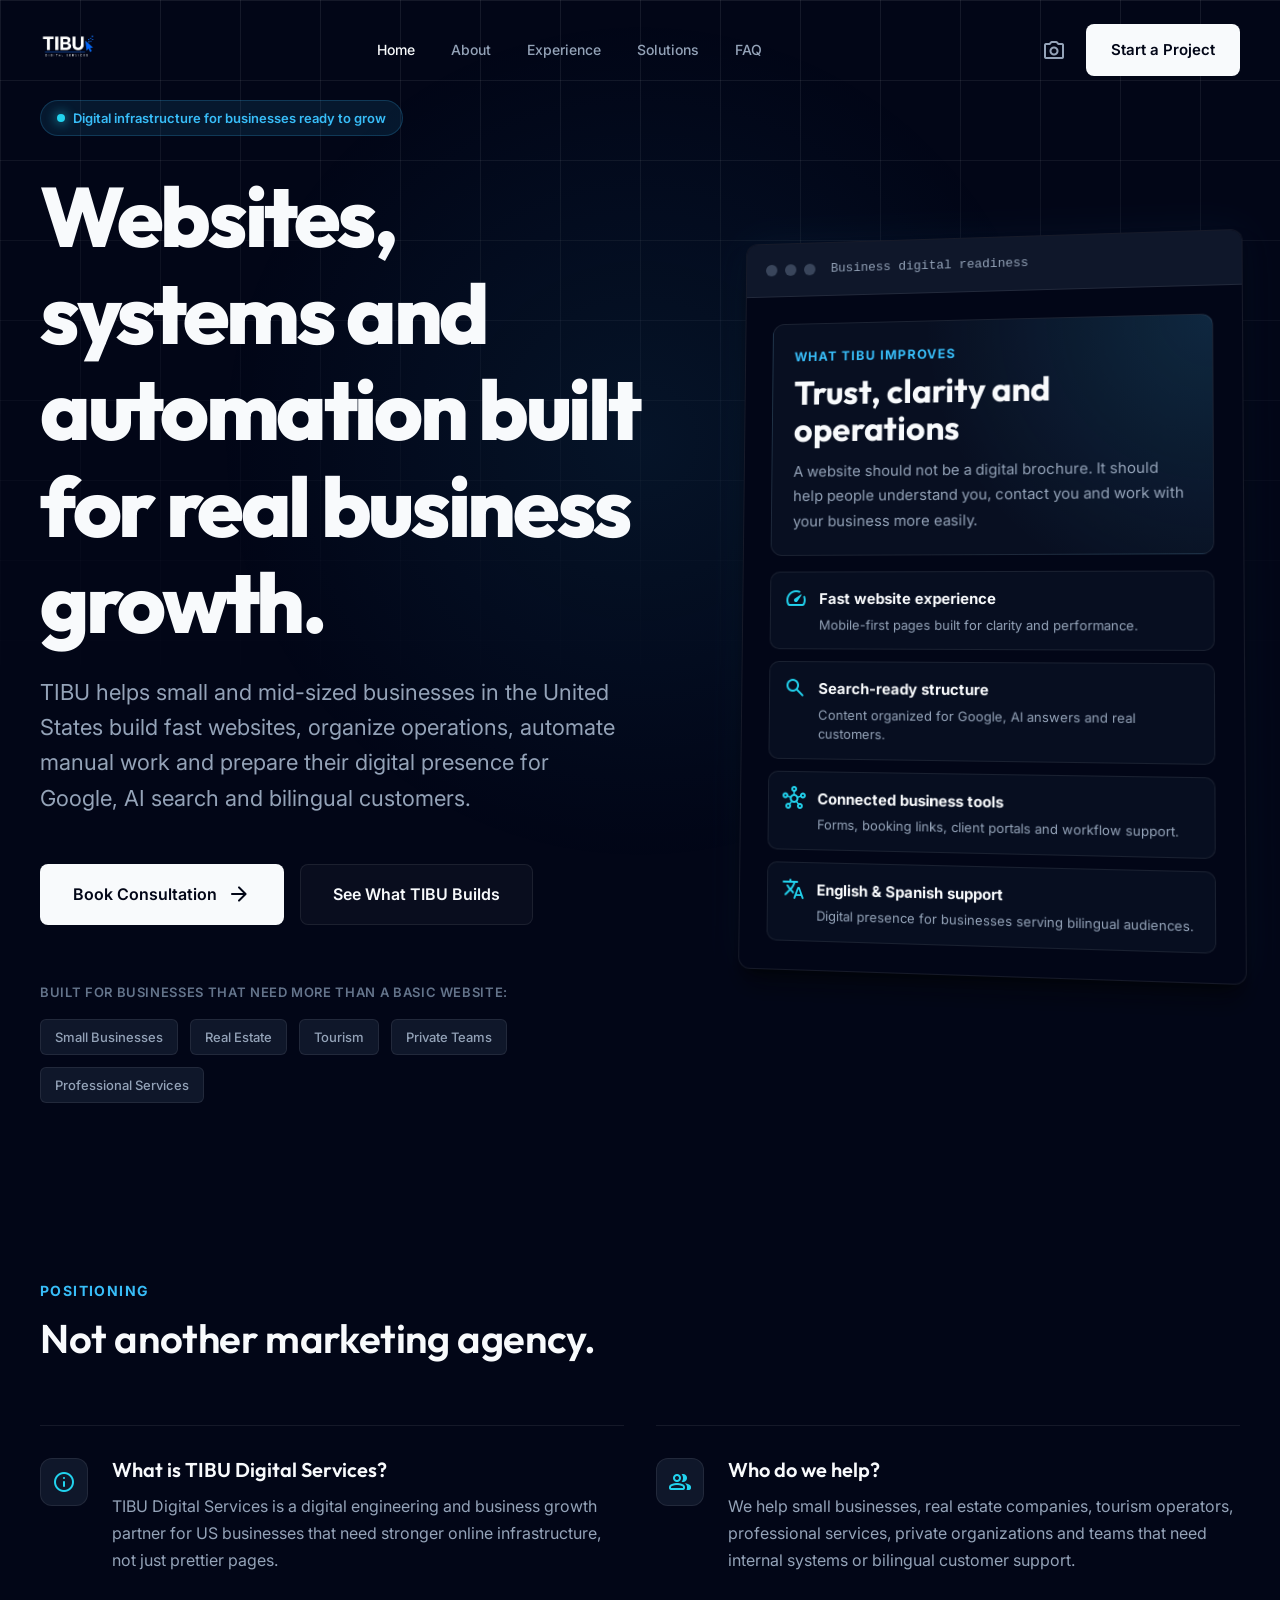
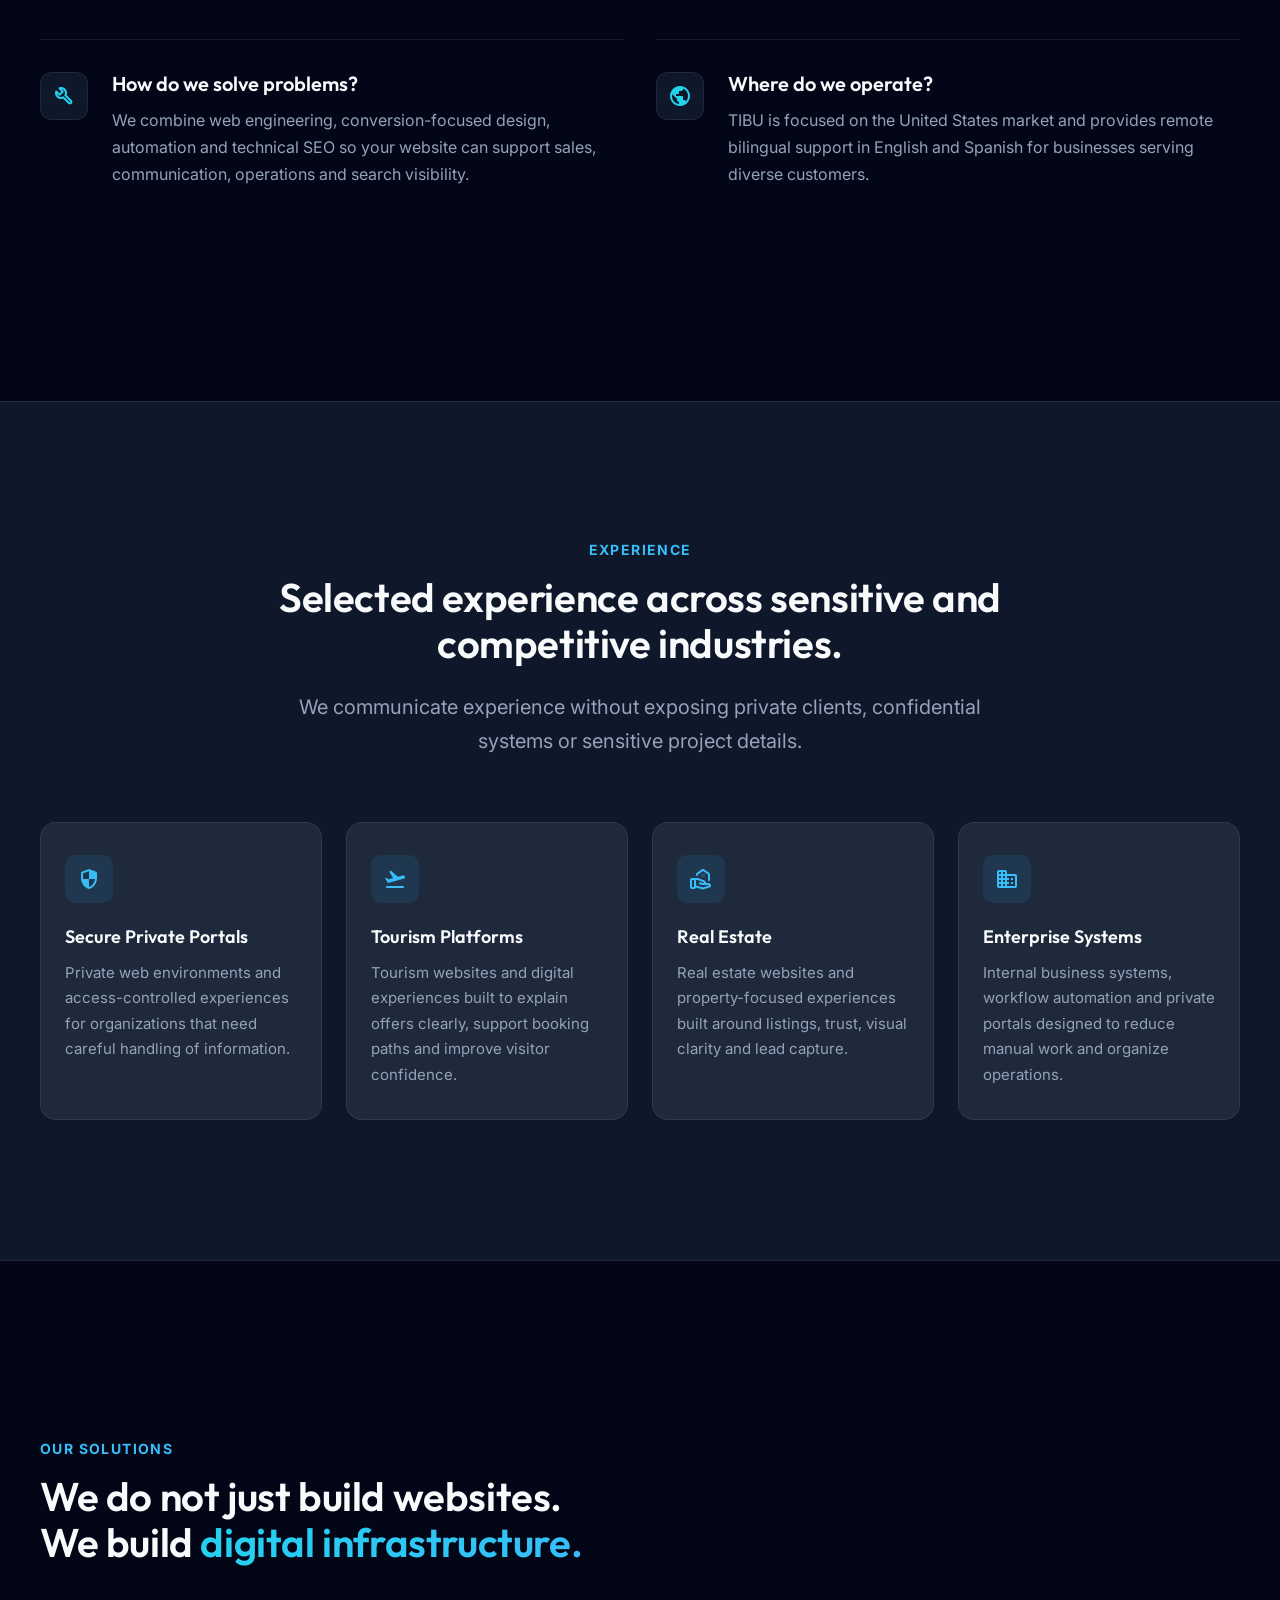
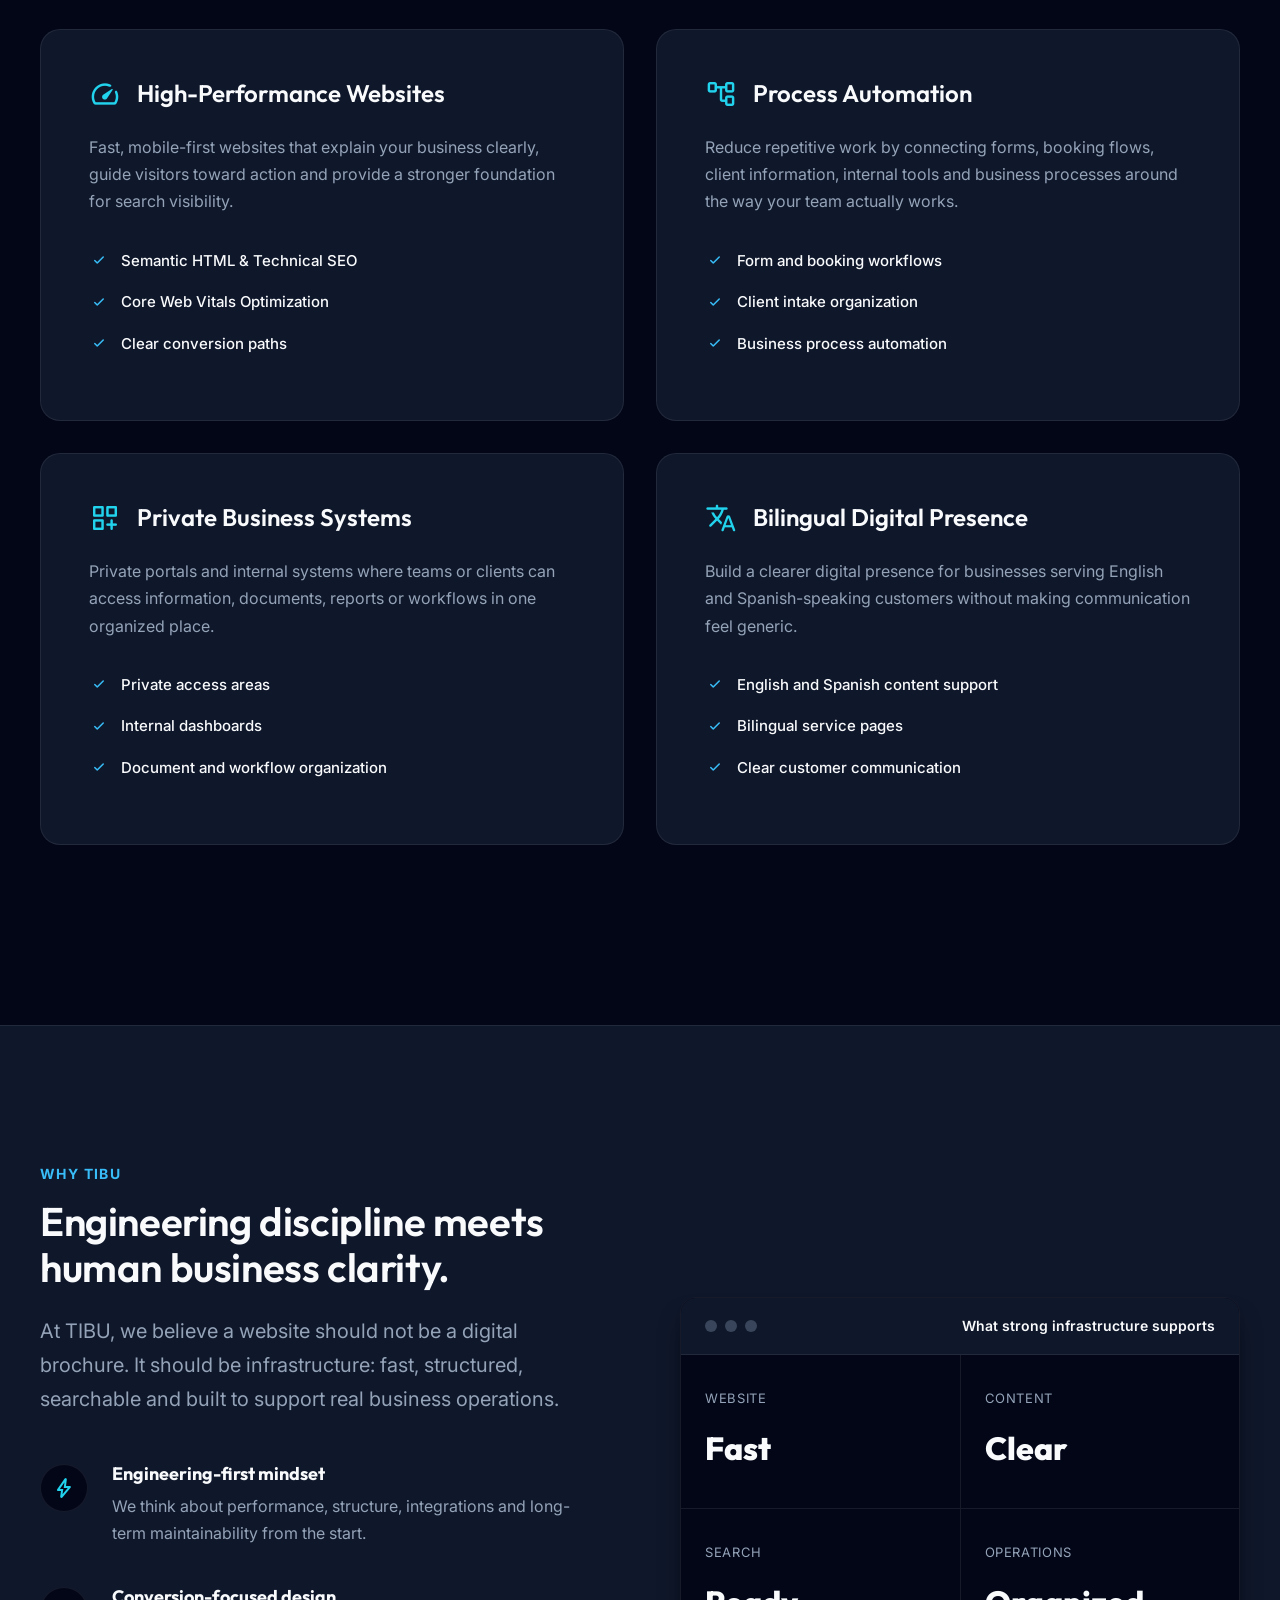
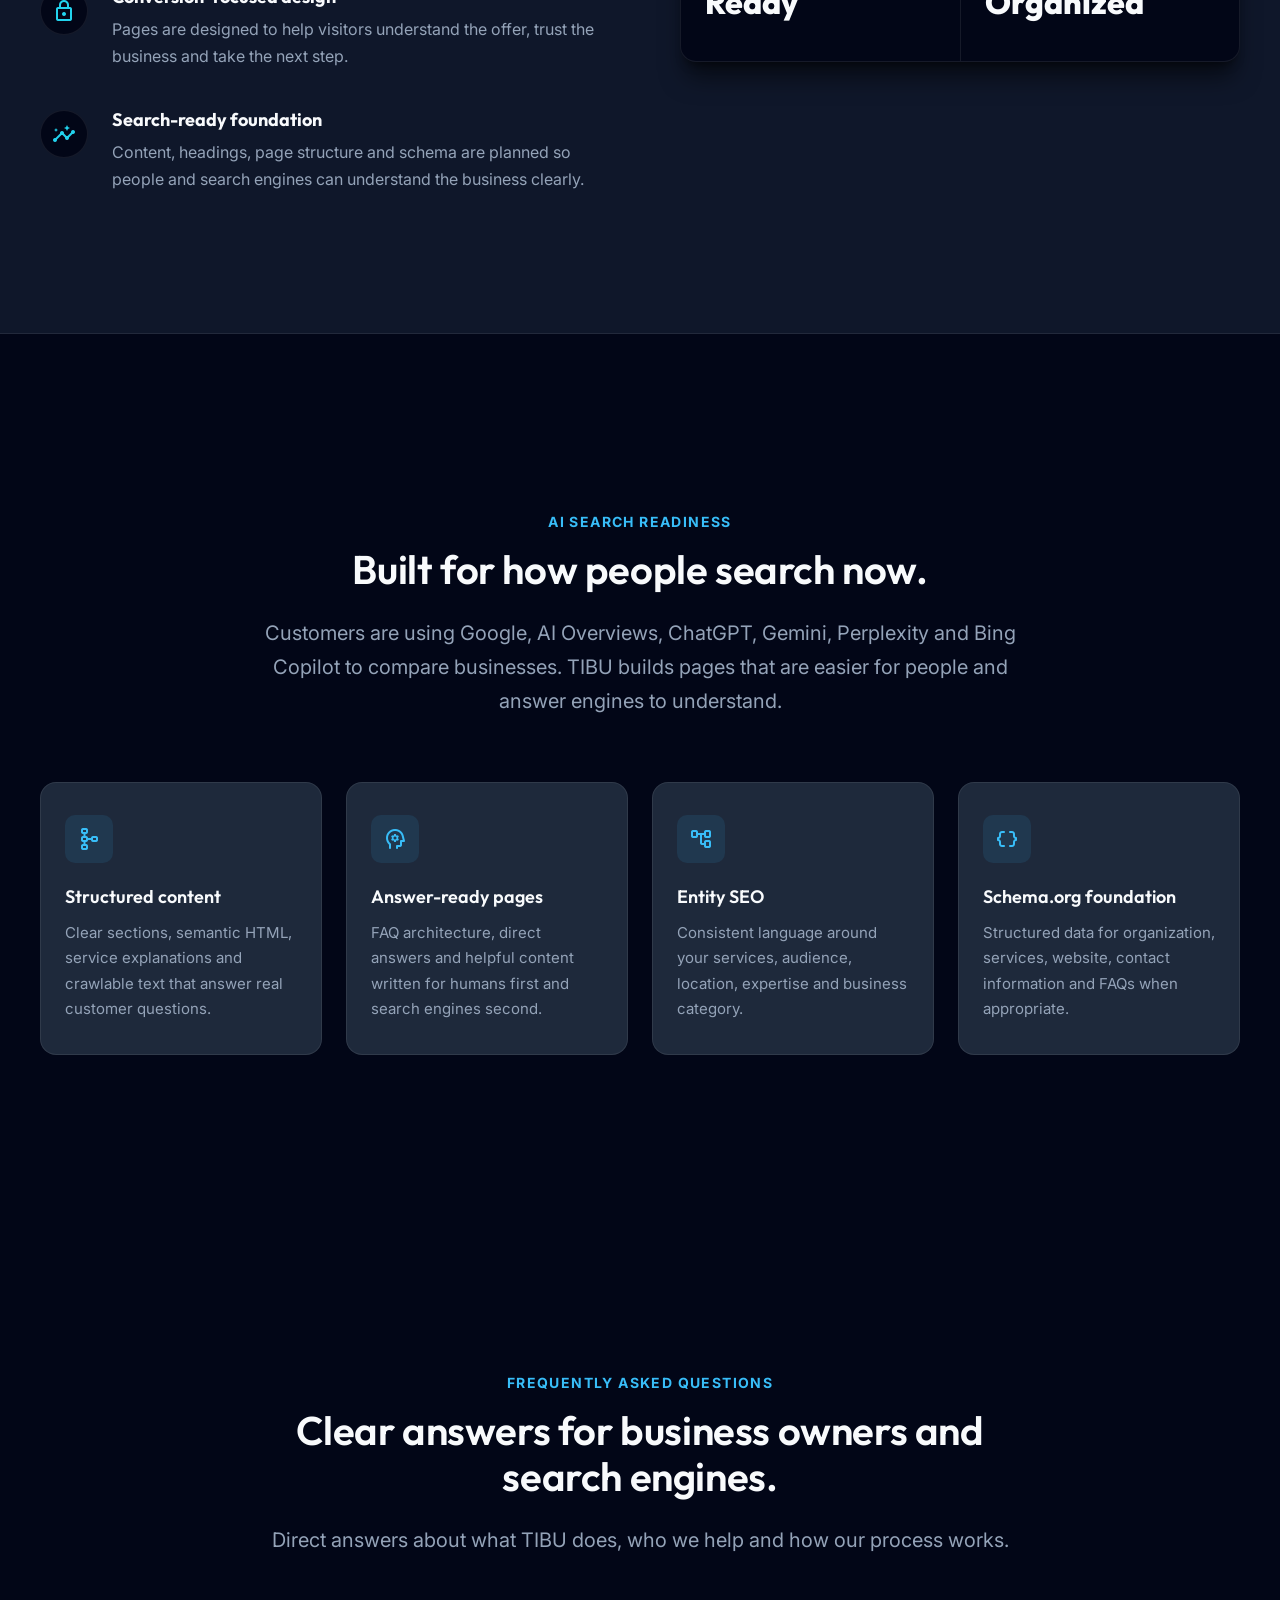
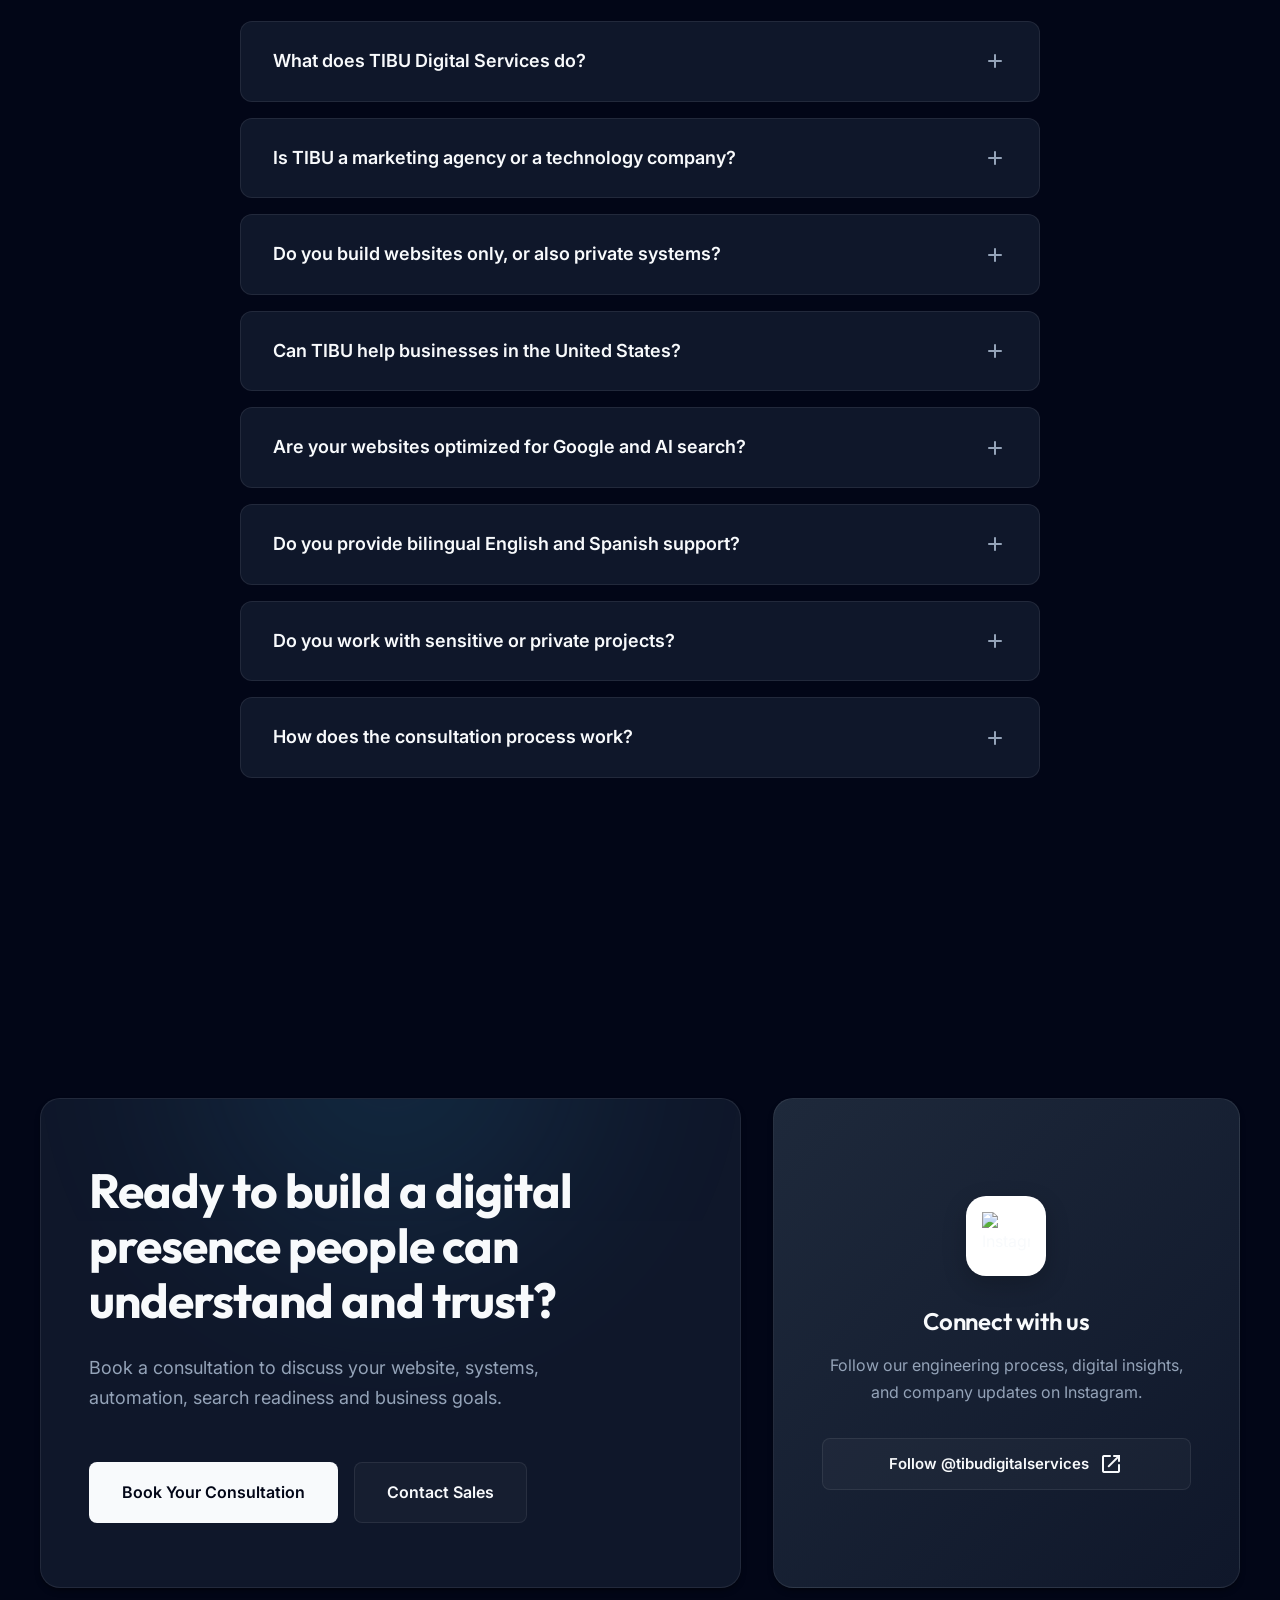
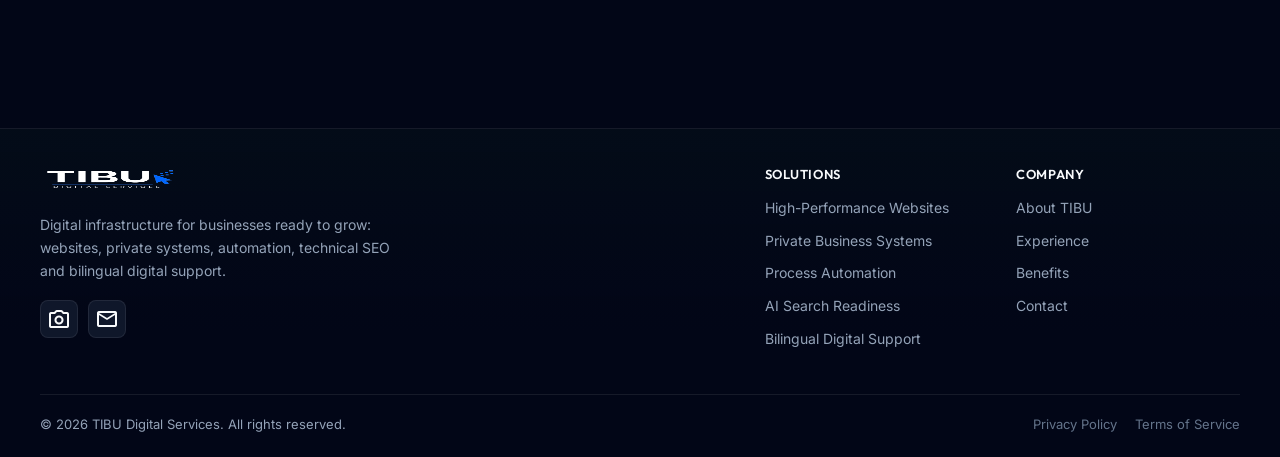
==== commit c9dc14db: "Rediseño completo del sitio web" ====
--- a/index.html
+++ b/index.html
@@ -4,225 +4,608 @@
   <meta charset="UTF-8" />
   <meta name="viewport" content="width=device-width, initial-scale=1.0" />
 
-  <title>TIBU Digital Services | Digital Help for Small Businesses</title>
-  <meta name="description" content="TIBU Digital Services helps small businesses and professionals with websites, business setup, translations, resumes, social media setup, and basic tech support in English and Spanish." />
-
-  <meta property="og:title" content="TIBU Digital Services" />
-  <meta property="og:description" content="Digital help for small businesses and professionals — websites, business setup, translations, resumes, and tech support." />
+  <title>TIBU Digital Services | Websites, Automation & Digital Systems for US Businesses</title>
+  <meta name="description" content="TIBU Digital Services builds digital infrastructure for small and mid-sized businesses in the United States: high-performance websites, private business systems, process automation, technical SEO, AI search readiness, and bilingual digital support." />
+  <link rel="canonical" href="https://tibudigitalservices.com/" />
+  <meta name="robots" content="index, follow" />
+  <meta name="theme-color" content="#030712" />
+
+  <!-- Open Graph / Social -->
   <meta property="og:type" content="website" />
-  <meta property="og:url" content="https://tibudigitalservices.com" />
-  <meta property="og:image" content="tibu-logo-light.png" />
-
-  <link rel="preconnect" href="https://fonts.googleapis.com">
-  <link rel="preconnect" href="https://fonts.gstatic.com" crossorigin>
-  <link href="https://fonts.googleapis.com/css2?family=Poppins:wght@400;500;600;700;800&display=swap" rel="stylesheet">
+  <meta property="og:url" content="https://tibudigitalservices.com/" />
+  <meta property="og:title" content="TIBU Digital Services | Digital Infrastructure for US Businesses" />
+  <meta property="og:description" content="Websites, private systems, automation, technical SEO and AI-search-ready digital infrastructure for growth-minded businesses." />
+  <meta property="og:image" content="https://tibudigitalservices.com/assets/tibu-logo-dark.png" />
+
+  <!-- Twitter -->
+  <meta property="twitter:card" content="summary_large_image" />
+  <meta property="twitter:url" content="https://tibudigitalservices.com/" />
+  <meta property="twitter:title" content="TIBU Digital Services | Websites, Automation & Digital Systems" />
+  <meta property="twitter:description" content="Digital infrastructure for businesses ready to grow: websites, private systems, automation, technical SEO and bilingual support." />
+  <meta property="twitter:image" content="https://tibudigitalservices.com/assets/tibu-logo-dark.png" />
+
+  <!-- Preloads & Fonts -->
+  <link rel="preload" as="image" href="assets/tibu-logo-dark.png" />
+  <link rel="preconnect" href="https://fonts.googleapis.com" />
+  <link rel="preconnect" href="https://fonts.gstatic.com" crossorigin />
+  <link href="https://fonts.googleapis.com/css2?family=Inter:wght@400;500;600;700;800&family=Outfit:wght@500;600;700;800&display=swap" rel="stylesheet" />
+  <link href="https://fonts.googleapis.com/css2?family=Material+Symbols+Rounded:opsz,wght,FILL,GRAD@24..48,300..600,0..1,0&display=swap" rel="stylesheet" />
   <link rel="icon" type="image/png" href="tibu-favicon.png" />
   <link rel="stylesheet" href="style.css" />
+
+  <!-- Structured Data JSON-LD -->
+  <script type="application/ld+json">
+  {
+    "@context": "https://schema.org",
+    "@graph": [
+      {
+        "@type": "WebSite",
+        "@id": "https://tibudigitalservices.com/#website",
+        "url": "https://tibudigitalservices.com/",
+        "name": "TIBU Digital Services",
+        "description": "Digital infrastructure for businesses ready to grow, including high-performance websites, private business systems, process automation, technical SEO and AI search readiness."
+      },
+      {
+        "@type": ["ProfessionalService", "Organization"],
+        "@id": "https://tibudigitalservices.com/#organization",
+        "name": "TIBU Digital Services",
+        "url": "https://tibudigitalservices.com/",
+        "logo": "https://tibudigitalservices.com/assets/tibu-logo-dark.png",
+        "image": "https://tibudigitalservices.com/assets/tibu-logo-dark.png",
+        "description": "TIBU Digital Services builds digital infrastructure for small and mid-sized businesses in the United States, including high-performance websites, private business systems, process automation, technical SEO, AI search readiness and bilingual digital support.",
+        "areaServed": "United States",
+        "knowsAbout": [
+          "Digital Engineering",
+          "Web Development",
+          "Process Automation",
+          "Private Business Systems",
+          "Technical SEO",
+          "AI Search Readiness",
+          "Bilingual Digital Services"
+        ],
+        "contactPoint": {
+          "@type": "ContactPoint",
+          "email": "tibudigitalservices@gmail.com",
+          "contactType": "customer service",
+          "availableLanguage": ["English", "Spanish"]
+        },
+        "sameAs": [
+          "https://www.instagram.com/tibudigitalservices/"
+        ]
+      },
+      {
+        "@type": "OfferCatalog",
+        "@id": "https://tibudigitalservices.com/#services",
+        "name": "Digital infrastructure services",
+        "itemListElement": [
+          { "@type": "Offer", "itemOffered": { "@type": "Service", "name": "High-Performance Websites" } },
+          { "@type": "Offer", "itemOffered": { "@type": "Service", "name": "Private Business Systems" } },
+          { "@type": "Offer", "itemOffered": { "@type": "Service", "name": "Process Automation" } },
+          { "@type": "Offer", "itemOffered": { "@type": "Service", "name": "Technical SEO and AI Search Readiness" } },
+          { "@type": "Offer", "itemOffered": { "@type": "Service", "name": "Bilingual Digital Support" } }
+        ]
+      },
+      {
+        "@type": "FAQPage",
+        "mainEntity": [
+          {
+            "@type": "Question",
+            "name": "What is TIBU Digital Services?",
+            "acceptedAnswer": {
+              "@type": "Answer",
+              "text": "TIBU Digital Services is a digital engineering and business growth partner for small and mid-sized businesses in the United States. The company builds high-performance websites, private business systems, process automation, technical SEO foundations, AI-search-ready content structures and bilingual digital support."
+            }
+          },
+          {
+            "@type": "Question",
+            "name": "Is TIBU a marketing agency or a technology company?",
+            "acceptedAnswer": {
+              "@type": "Answer",
+              "text": "TIBU is not a generic marketing agency. It combines web engineering, conversion-focused design, process automation and technical SEO to build digital infrastructure that supports real business operations."
+            }
+          },
+          {
+            "@type": "Question",
+            "name": "Do you build websites only, or also private systems?",
+            "acceptedAnswer": {
+              "@type": "Answer",
+              "text": "TIBU builds both public websites and private business systems, including private portals, internal dashboards, document areas, workflow tools and operational systems."
+            }
+          },
+          {
+            "@type": "Question",
+            "name": "Can TIBU help businesses in the United States?",
+            "acceptedAnswer": {
+              "@type": "Answer",
+              "text": "Yes. TIBU is positioned for small and mid-sized businesses in the United States that need a clearer online presence, better digital operations or bilingual English-Spanish support."
+            }
+          },
+          {
+            "@type": "Question",
+            "name": "Are TIBU websites optimized for Google and AI search?",
+            "acceptedAnswer": {
+              "@type": "Answer",
+              "text": "TIBU structures websites with semantic HTML, clear headings, helpful content, service clarity, internal linking and Schema.org where appropriate. TIBU does not guarantee rankings, but builds a stronger technical and content foundation for search visibility."
+            }
+          },
+          {
+            "@type": "Question",
+            "name": "Does TIBU provide bilingual English and Spanish support?",
+            "acceptedAnswer": {
+              "@type": "Answer",
+              "text": "Yes. TIBU supports businesses serving English and Spanish-speaking customers through bilingual communication, content support and digital presence planning."
+            }
+          },
+          {
+            "@type": "Question",
+            "name": "Does TIBU work with sensitive or private projects?",
+            "acceptedAnswer": {
+              "@type": "Answer",
+              "text": "Yes. TIBU has experience with private portals and sensitive digital projects. Requirements are discussed carefully during consultation and confidential client information is not exposed publicly."
+            }
+          },
+          {
+            "@type": "Question",
+            "name": "How does the consultation process work?",
+            "acceptedAnswer": {
+              "@type": "Answer",
+              "text": "The process starts with a consultation to understand the business, goals, audience, current tools and digital needs. TIBU then recommends the right website, system, automation or SEO structure before work begins."
+            }
+          }
+        ]
+      }
+    ]
+  }
+  </script>
 </head>
-
 <body>
-  <header class="site-header">
-    <nav class="container nav">
-      <a href="index.html" class="logo" aria-label="TIBU Digital Services Home">
-        <img src="tibu-logo-light.png" alt="TIBU Digital Services logo">
-      </a>
-
-      <button class="menu-toggle" aria-label="Open menu" aria-expanded="false">☰</button>
-
-      <div class="nav-links">
-        <a href="index.html" class="active-link">Home</a>
-        <a href="services.html">Services</a>
-        <a href="services.html#care">Care Plans</a>
-        <a href="#process">Process</a>
-        <a href="#contact">Contact</a>
+  <div class="site-shell">
+    <header id="siteHeader" class="site-header">
+      <nav class="container nav" aria-label="Main navigation">
+        <a href="#home" class="logo" aria-label="TIBU Digital Services home">
+          <img src="assets/tibu-logo-dark.png" alt="TIBU Digital Services logo" width="168" height="32" decoding="async" />
+        </a>
+
+        <div class="nav-links" id="navLinks" role="navigation" aria-label="Desktop menu">
+          <a href="#home" class="active-link" aria-current="page">Home</a>
+          <a href="#about">About</a>
+          <a href="#expertise">Experience</a>
+          <a href="#solutions">Solutions</a>
+          <a href="#faq">FAQ</a>
+        </div>
+
+        <div class="nav-actions">
+          <a href="https://www.instagram.com/tibudigitalservices/" class="social-icon" target="_blank" rel="noopener" aria-label="Follow us on Instagram">
+            <span class="material-symbols-rounded" aria-hidden="true">photo_camera</span>
+          </a>
+          <a href="https://calendly.com/tibudigitalservices/30min" class="btn btn-primary" target="_blank" rel="noopener" aria-label="Book a consultation">Start a Project</a>
+          <button class="menu-toggle" aria-label="Toggle menu" aria-expanded="false" aria-controls="navLinks">
+            <span class="material-symbols-rounded" aria-hidden="true">menu</span>
+          </button>
+        </div>
+      </nav>
+    </header>
+
+    <main>
+      <!-- Hero Section -->
+      <section id="home" class="hero" aria-labelledby="hero-heading">
+        <div class="glow-bg" aria-hidden="true"></div>
+        <div class="container hero-container">
+          <div class="hero-content reveal">
+            <div class="badge" role="text">
+              <span class="pulse-dot" aria-hidden="true"></span>
+              Digital infrastructure for businesses ready to grow
+            </div>
+            <h1 id="hero-heading">Websites, systems and automation built for real business growth.</h1>
+            <p class="lead">
+              TIBU helps small and mid-sized businesses in the United States build fast websites, organize operations, automate manual work and prepare their digital presence for Google, AI search and bilingual customers.
+            </p>
+            <div class="hero-cta">
+              <a href="https://calendly.com/tibudigitalservices/30min" class="btn btn-primary btn-lg" target="_blank" rel="noopener" aria-label="Book a consultation">
+                Book Consultation
+                <span class="material-symbols-rounded" aria-hidden="true">arrow_forward</span>
+              </a>
+              <a href="#about" class="btn btn-secondary btn-lg" aria-label="Learn more about TIBU">See What TIBU Builds</a>
+            </div>
+            <aside class="hero-trust" aria-label="Industries we serve">
+              <p>Built for businesses that need more than a basic website:</p>
+              <div class="trust-tags">
+                <span>Small Businesses</span>
+                <span>Real Estate</span>
+                <span>Tourism</span>
+                <span>Private Teams</span>
+                <span>Professional Services</span>
+              </div>
+            </aside>
+          </div>
+          <div class="hero-visual reveal">
+            <div class="growth-panel" aria-label="Digital presence plan preview">
+              <div class="window-header">
+                <div class="dots"><span></span><span></span><span></span></div>
+                <span>Business digital readiness</span>
+              </div>
+              <div class="readiness-content">
+                <div class="readiness-score">
+                  <span>What TIBU improves</span>
+                  <strong>Trust, clarity and operations</strong>
+                  <p>A website should not be a digital brochure. It should help people understand you, contact you and work with your business more easily.</p>
+                </div>
+                <div class="readiness-list">
+                  <div><span class="material-symbols-rounded" aria-hidden="true">speed</span><strong>Fast website experience</strong><small>Mobile-first pages built for clarity and performance.</small></div>
+                  <div><span class="material-symbols-rounded" aria-hidden="true">search</span><strong>Search-ready structure</strong><small>Content organized for Google, AI answers and real customers.</small></div>
+                  <div><span class="material-symbols-rounded" aria-hidden="true">hub</span><strong>Connected business tools</strong><small>Forms, booking links, client portals and workflow support.</small></div>
+                  <div><span class="material-symbols-rounded" aria-hidden="true">translate</span><strong>English & Spanish support</strong><small>Digital presence for businesses serving bilingual audiences.</small></div>
+                </div>
+              </div>
+            </div>
+          </div>
+        </div>
+      </section>
+
+      <!-- Executive Summary / GEO Optimized -->
+      <section id="about" class="section section-spaced" aria-labelledby="about-heading">
+        <div class="container">
+          <div class="section-header reveal">
+            <h2 class="eyebrow">Positioning</h2>
+            <h3 id="about-heading" class="section-title">Not another marketing agency.</h3>
+          </div>
+          <div class="geo-grid">
+            <article class="geo-card reveal">
+              <div class="geo-icon"><span class="material-symbols-rounded" aria-hidden="true">info</span></div>
+              <div class="geo-text">
+                <h4>What is TIBU Digital Services?</h4>
+                <p>TIBU Digital Services is a digital engineering and business growth partner for US businesses that need stronger online infrastructure, not just prettier pages.</p>
+              </div>
+            </article>
+            <article class="geo-card reveal" style="--delay: 0.1s">
+              <div class="geo-icon"><span class="material-symbols-rounded" aria-hidden="true">group</span></div>
+              <div class="geo-text">
+                <h4>Who do we help?</h4>
+                <p>We help small businesses, real estate companies, tourism operators, professional services, private organizations and teams that need internal systems or bilingual customer support.</p>
+              </div>
+            </article>
+            <article class="geo-card reveal" style="--delay: 0.2s">
+              <div class="geo-icon"><span class="material-symbols-rounded" aria-hidden="true">build</span></div>
+              <div class="geo-text">
+                <h4>How do we solve problems?</h4>
+                <p>We combine web engineering, conversion-focused design, automation and technical SEO so your website can support sales, communication, operations and search visibility.</p>
+              </div>
+            </article>
+            <article class="geo-card reveal" style="--delay: 0.3s">
+              <div class="geo-icon"><span class="material-symbols-rounded" aria-hidden="true">public</span></div>
+              <div class="geo-text">
+                <h4>Where do we operate?</h4>
+                <p>TIBU is focused on the United States market and provides remote bilingual support in English and Spanish for businesses serving diverse customers.</p>
+              </div>
+            </article>
+          </div>
+        </div>
+      </section>
+
+      <!-- Trust / Expertise Section -->
+      <section id="expertise" class="section bg-light-panel" aria-labelledby="expertise-heading">
+        <div class="container">
+          <div class="section-header center reveal">
+            <h2 class="eyebrow">Experience</h2>
+            <h3 id="expertise-heading" class="section-title">Selected experience across sensitive and competitive industries.</h3>
+            <p class="section-desc">We communicate experience without exposing private clients, confidential systems or sensitive project details.</p>
+          </div>
+          <div class="expertise-grid">
+            <article class="expertise-card reveal" style="--delay: 0.1s">
+              <div class="icon-wrap" aria-hidden="true"><span class="material-symbols-rounded">security</span></div>
+              <h4>Secure Private Portals</h4>
+              <p>Private web environments and access-controlled experiences for organizations that need careful handling of information.</p>
+            </article>
+            <article class="expertise-card reveal" style="--delay: 0.2s">
+              <div class="icon-wrap" aria-hidden="true"><span class="material-symbols-rounded">flight_takeoff</span></div>
+              <h4>Tourism Platforms</h4>
+              <p>Tourism websites and digital experiences built to explain offers clearly, support booking paths and improve visitor confidence.</p>
+            </article>
+            <article class="expertise-card reveal" style="--delay: 0.3s">
+              <div class="icon-wrap" aria-hidden="true"><span class="material-symbols-rounded">real_estate_agent</span></div>
+              <h4>Real Estate</h4>
+              <p>Real estate websites and property-focused experiences built around listings, trust, visual clarity and lead capture.</p>
+            </article>
+            <article class="expertise-card reveal" style="--delay: 0.4s">
+              <div class="icon-wrap" aria-hidden="true"><span class="material-symbols-rounded">domain</span></div>
+              <h4>Enterprise Systems</h4>
+              <p>Internal business systems, workflow automation and private portals designed to reduce manual work and organize operations.</p>
+            </article>
+          </div>
+        </div>
+      </section>
+
+      <!-- Solutions / Services -->
+      <section id="solutions" class="section section-spaced" aria-labelledby="solutions-heading">
+        <div class="container">
+          <div class="section-header reveal">
+            <h2 class="eyebrow">Our Solutions</h2>
+            <h3 id="solutions-heading" class="section-title">We do not just build websites.<br/>We build <span class="text-gradient">digital infrastructure.</span></h3>
+          </div>
+          <div class="solutions-grid">
+            <article class="solution-item reveal">
+              <div class="solution-header">
+                <span class="material-symbols-rounded" aria-hidden="true">speed</span>
+                <h4>High-Performance Websites</h4>
+              </div>
+              <p>Fast, mobile-first websites that explain your business clearly, guide visitors toward action and provide a stronger foundation for search visibility.</p>
+              <ul class="feature-list" aria-label="Web application features">
+                <li><span class="material-symbols-rounded" aria-hidden="true">check</span> Semantic HTML &amp; Technical SEO</li>
+                <li><span class="material-symbols-rounded" aria-hidden="true">check</span> Core Web Vitals Optimization</li>
+                <li><span class="material-symbols-rounded" aria-hidden="true">check</span> Clear conversion paths</li>
+              </ul>
+            </article>
+            <article class="solution-item reveal" style="--delay: 0.1s">
+              <div class="solution-header">
+                <span class="material-symbols-rounded" aria-hidden="true">account_tree</span>
+                <h4>Process Automation</h4>
+              </div>
+              <p>Reduce repetitive work by connecting forms, booking flows, client information, internal tools and business processes around the way your team actually works.</p>
+              <ul class="feature-list" aria-label="Process automation features">
+                <li><span class="material-symbols-rounded" aria-hidden="true">check</span> Form and booking workflows</li>
+                <li><span class="material-symbols-rounded" aria-hidden="true">check</span> Client intake organization</li>
+                <li><span class="material-symbols-rounded" aria-hidden="true">check</span> Business process automation</li>
+              </ul>
+            </article>
+            <article class="solution-item reveal" style="--delay: 0.2s">
+              <div class="solution-header">
+                <span class="material-symbols-rounded" aria-hidden="true">dashboard_customize</span>
+                <h4>Private Business Systems</h4>
+              </div>
+              <p>Private portals and internal systems where teams or clients can access information, documents, reports or workflows in one organized place.</p>
+              <ul class="feature-list" aria-label="Enterprise portal features">
+                <li><span class="material-symbols-rounded" aria-hidden="true">check</span> Private access areas</li>
+                <li><span class="material-symbols-rounded" aria-hidden="true">check</span> Internal dashboards</li>
+                <li><span class="material-symbols-rounded" aria-hidden="true">check</span> Document and workflow organization</li>
+              </ul>
+            </article>
+            <article class="solution-item reveal" style="--delay: 0.3s">
+              <div class="solution-header">
+                <span class="material-symbols-rounded" aria-hidden="true">translate</span>
+                <h4>Bilingual Digital Presence</h4>
+              </div>
+              <p>Build a clearer digital presence for businesses serving English and Spanish-speaking customers without making communication feel generic.</p>
+              <ul class="feature-list" aria-label="Bilingual service features">
+                <li><span class="material-symbols-rounded" aria-hidden="true">check</span> English and Spanish content support</li>
+                <li><span class="material-symbols-rounded" aria-hidden="true">check</span> Bilingual service pages</li>
+                <li><span class="material-symbols-rounded" aria-hidden="true">check</span> Clear customer communication</li>
+              </ul>
+            </article>
+          </div>
+        </div>
+      </section>
+
+      <!-- Benefits / Authority Section -->
+      <section id="benefits" class="section bg-light-panel" aria-labelledby="benefits-heading">
+        <div class="container">
+          <div class="benefits-wrapper">
+            <div class="benefits-copy reveal">
+            <h2 class="eyebrow">Why TIBU</h2>
+            <h3 id="benefits-heading" class="section-title">Engineering discipline meets human business clarity.</h3>
+            <p class="section-desc">At TIBU, we believe a website should not be a digital brochure. It should be infrastructure: fast, structured, searchable and built to support real business operations.</p>
+
+              <div class="benefit-points" role="list">
+                <article class="b-point" role="listitem">
+                  <div class="b-icon"><span class="material-symbols-rounded" aria-hidden="true">bolt</span></div>
+                  <div class="b-content">
+                    <h5>Engineering-first mindset</h5>
+                    <p>We think about performance, structure, integrations and long-term maintainability from the start.</p>
+                  </div>
+                </article>
+                <article class="b-point" role="listitem">
+                  <div class="b-icon"><span class="material-symbols-rounded" aria-hidden="true">lock</span></div>
+                  <div class="b-content">
+                    <h5>Conversion-focused design</h5>
+                    <p>Pages are designed to help visitors understand the offer, trust the business and take the next step.</p>
+                  </div>
+                </article>
+                <article class="b-point" role="listitem">
+                  <div class="b-icon"><span class="material-symbols-rounded" aria-hidden="true">insights</span></div>
+                  <div class="b-content">
+                    <h5>Search-ready foundation</h5>
+                    <p>Content, headings, page structure and schema are planned so people and search engines can understand the business clearly.</p>
+                  </div>
+                </article>
+              </div>
+            </div>
+            <div class="benefits-visual reveal" aria-hidden="true">
+              <div class="dashboard-mockup">
+                <div class="dash-top">
+                  <div><span></span><span></span><span></span></div>
+                  <p>What strong infrastructure supports</p>
+                </div>
+                <div class="dash-grid">
+                  <div class="d-box">
+                    <p>Website</p>
+                    <strong>Fast</strong>
+                  </div>
+                  <div class="d-box">
+                    <p>Content</p>
+                    <strong>Clear</strong>
+                  </div>
+                  <div class="d-box">
+                    <p>Search</p>
+                    <strong>Ready</strong>
+                  </div>
+                  <div class="d-box">
+                    <p>Operations</p>
+                    <strong>Organized</strong>
+                  </div>
+                </div>
+              </div>
+            </div>
+          </div>
+        </div>
+      </section>
+
+      <!-- AI Search Readiness -->
+      <section id="ai-search" class="section section-spaced" aria-labelledby="ai-search-heading">
+        <div class="container">
+          <div class="section-header center reveal">
+            <h2 class="eyebrow">AI Search Readiness</h2>
+            <h3 id="ai-search-heading" class="section-title">Built for how people search now.</h3>
+            <p class="section-desc">Customers are using Google, AI Overviews, ChatGPT, Gemini, Perplexity and Bing Copilot to compare businesses. TIBU builds pages that are easier for people and answer engines to understand.</p>
+          </div>
+          <div class="expertise-grid">
+            <article class="expertise-card reveal">
+              <div class="icon-wrap" aria-hidden="true"><span class="material-symbols-rounded">schema</span></div>
+              <h4>Structured content</h4>
+              <p>Clear sections, semantic HTML, service explanations and crawlable text that answer real customer questions.</p>
+            </article>
+            <article class="expertise-card reveal" style="--delay: 0.1s">
+              <div class="icon-wrap" aria-hidden="true"><span class="material-symbols-rounded">psychology</span></div>
+              <h4>Answer-ready pages</h4>
+              <p>FAQ architecture, direct answers and helpful content written for humans first and search engines second.</p>
+            </article>
+            <article class="expertise-card reveal" style="--delay: 0.2s">
+              <div class="icon-wrap" aria-hidden="true"><span class="material-symbols-rounded">account_tree</span></div>
+              <h4>Entity SEO</h4>
+              <p>Consistent language around your services, audience, location, expertise and business category.</p>
+            </article>
+            <article class="expertise-card reveal" style="--delay: 0.3s">
+              <div class="icon-wrap" aria-hidden="true"><span class="material-symbols-rounded">data_object</span></div>
+              <h4>Schema.org foundation</h4>
+              <p>Structured data for organization, services, website, contact information and FAQs when appropriate.</p>
+            </article>
+          </div>
+        </div>
+      </section>
+
+      <!-- FAQ / AEO Optimized -->
+      <section id="faq" class="section section-spaced" aria-labelledby="faq-heading">
+        <div class="container">
+          <div class="section-header center reveal">
+            <h2 class="eyebrow">Frequently Asked Questions</h2>
+            <h3 id="faq-heading" class="section-title">Clear answers for business owners and search engines.</h3>
+            <p class="section-desc">Direct answers about what TIBU does, who we help and how our process works.</p>
+          </div>
+          <div class="faq-accordion reveal">
+            <details class="faq-item">
+              <summary>What does TIBU Digital Services do? <span class="material-symbols-rounded" aria-hidden="true">add</span></summary>
+              <div class="faq-content">
+                <p>TIBU Digital Services builds digital infrastructure for businesses in the United States. This includes high-performance websites, private business systems, process automation, technical SEO, AI search readiness and bilingual English-Spanish digital support.</p>
+              </div>
+            </details>
+            <details class="faq-item">
+              <summary>Is TIBU a marketing agency or a technology company? <span class="material-symbols-rounded" aria-hidden="true">add</span></summary>
+              <div class="faq-content">
+                <p>TIBU is closer to a digital engineering and business growth partner than a traditional marketing agency. We focus on websites, systems, automation, search structure and operational clarity.</p>
+              </div>
+            </details>
+            <details class="faq-item">
+              <summary>Do you build websites only, or also private systems? <span class="material-symbols-rounded" aria-hidden="true">add</span></summary>
+              <div class="faq-content">
+                <p>We build both. TIBU creates public websites as well as private portals, internal dashboards, document areas, workflow tools and business systems that help teams organize operations.</p>
+              </div>
+            </details>
+            <details class="faq-item">
+              <summary>Can TIBU help businesses in the United States? <span class="material-symbols-rounded" aria-hidden="true">add</span></summary>
+              <div class="faq-content">
+                <p>Yes. TIBU is positioned for small and mid-sized businesses in the United States, especially companies that need a clearer online presence, better digital operations or bilingual English-Spanish support.</p>
+              </div>
+            </details>
+            <details class="faq-item">
+              <summary>Are your websites optimized for Google and AI search? <span class="material-symbols-rounded" aria-hidden="true">add</span></summary>
+              <div class="faq-content">
+                <p>Yes. We structure websites with semantic HTML, clear headings, helpful content, service clarity, internal linking and Schema.org where appropriate. We do not guarantee rankings, but we build a stronger technical and content foundation for search visibility.</p>
+              </div>
+            </details>
+            <details class="faq-item">
+              <summary>Do you provide bilingual English and Spanish support? <span class="material-symbols-rounded" aria-hidden="true">add</span></summary>
+              <div class="faq-content">
+                <p>Yes. TIBU supports businesses that serve English and Spanish-speaking customers through bilingual communication, content support and digital presence planning.</p>
+              </div>
+            </details>
+            <details class="faq-item">
+              <summary>Do you work with sensitive or private projects? <span class="material-symbols-rounded" aria-hidden="true">add</span></summary>
+              <div class="faq-content">
+                <p>Yes. TIBU has experience with private portals and sensitive digital projects. We discuss requirements carefully during consultation and avoid exposing confidential client information publicly.</p>
+              </div>
+            </details>
+            <details class="faq-item">
+              <summary>How does the consultation process work? <span class="material-symbols-rounded" aria-hidden="true">add</span></summary>
+              <div class="faq-content">
+                <p>The process starts with a consultation to understand your business, goals, audience, current tools and digital needs. After that, TIBU recommends the right website, system, automation or SEO structure before work begins.</p>
+              </div>
+            </details>
+          </div>
+        </div>
+      </section>
+
+      <!-- CTA Section -->
+      <section class="section cta-section" id="contact" aria-labelledby="cta-heading">
+        <div class="container">
+          <div class="contact-grid">
+            <div class="cta-box card-glass reveal">
+              <div class="glow-orb" aria-hidden="true"></div>
+              <div class="cta-content">
+                <h2 id="cta-heading">Ready to build a digital presence people can understand and trust?</h2>
+                <p>Book a consultation to discuss your website, systems, automation, search readiness and business goals.</p>
+                <div class="cta-buttons">
+                  <a href="https://calendly.com/tibudigitalservices/30min" class="btn btn-primary btn-lg" target="_blank" rel="noopener" aria-label="Book your consultation on Calendly">Book Your Consultation</a>
+                  <a href="mailto:tibudigitalservices@gmail.com" class="btn btn-secondary btn-lg" aria-label="Send an email to contact sales">Contact Sales</a>
+                </div>
+              </div>
+            </div>
+            <div class="social-box card-glass reveal" style="--delay: 0.1s">
+              <div class="social-content">
+                <div class="social-icon-large">
+                  <img src="https://upload.wikimedia.org/wikipedia/commons/e/e7/Instagram_logo_2016.svg" alt="Instagram logo" width="48" height="48" decoding="async" />
+                </div>
+                <h3>Connect with us</h3>
+                <p>Follow our engineering process, digital insights, and company updates on Instagram.</p>
+                <a href="https://www.instagram.com/tibudigitalservices/" class="btn btn-secondary w-full" target="_blank" rel="noopener" aria-label="Follow TIBU on Instagram">
+                  Follow @tibudigitalservices
+                  <span class="material-symbols-rounded" aria-hidden="true">open_in_new</span>
+                </a>
+              </div>
+            </div>
+          </div>
+        </div>
+      </section>
+    </main>
+
+    <footer class="site-footer">
+      <div class="container footer-grid">
+        <div class="footer-brand">
+          <img src="assets/tibu-logo-dark.png" alt="TIBU Digital Services" class="footer-logo" width="140" height="26" loading="lazy" decoding="async" />
+          <p>Digital infrastructure for businesses ready to grow: websites, private systems, automation, technical SEO and bilingual digital support.</p>
+          <div class="social-links" aria-label="Social media links">
+            <a href="https://www.instagram.com/tibudigitalservices/" target="_blank" rel="noopener" aria-label="Follow us on Instagram">
+              <span class="material-symbols-rounded" aria-hidden="true">photo_camera</span>
+            </a>
+            <a href="mailto:tibudigitalservices@gmail.com" aria-label="Send us an email">
+              <span class="material-symbols-rounded" aria-hidden="true">mail</span>
+            </a>
+          </div>
+        </div>
+        <nav class="footer-nav" aria-label="Footer navigation">
+          <div class="footer-col">
+            <h4>Solutions</h4>
+            <a href="#solutions">High-Performance Websites</a>
+            <a href="#solutions">Private Business Systems</a>
+            <a href="#solutions">Process Automation</a>
+            <a href="#ai-search">AI Search Readiness</a>
+            <a href="#solutions">Bilingual Digital Support</a>
+          </div>
+          <div class="footer-col">
+            <h4>Company</h4>
+            <a href="#about">About TIBU</a>
+            <a href="#expertise">Experience</a>
+            <a href="#benefits">Benefits</a>
+            <a href="#contact">Contact</a>
+          </div>
+        </nav>
       </div>
-    </nav>
-  </header>
-
-  <main>
-    <section class="hero section">
-      <div class="container hero-grid">
-        <div class="hero-copy">
-          <img src="tibu-logo-light.png" alt="TIBU Digital Services logo" class="hero-logo">
-          <p class="eyebrow">Online support • English & Spanish</p>
-          <h1>Digital help that makes your business look ready.</h1>
-          <p class="lead">
-            We help small businesses and professionals build a clean online presence, get organized,
-            and feel confident with digital tools — without making the process confusing.
-          </p>
-
-          <div class="buttons">
-            <a class="btn primary" href="https://calendly.com/tibudigitalservices/30min" target="_blank" rel="noopener">Book Consultation</a>
-            <a class="btn dark" href="services.html">View Services Catalog</a>
-          </div>
-
-          <p class="note">Website setup starts at $869. A consultation is required before final pricing is confirmed.</p>
-        </div>
-
-        <aside class="hero-card">
-          <img src="tibu-logo-dark.png" alt="TIBU Digital Services logo" class="dark-card-logo">
-          <p class="eyebrow light">Built for small businesses</p>
-          <h2>Websites, setup, translations, resumes, and tech support.</h2>
-          <p>Simple steps, clear starting prices, and support in English and Spanish.</p>
-
-          <div class="mini-list">
-            <span>Websites</span>
-            <span>Business Setup</span>
-            <span>Translations</span>
-            <span>Resume Help</span>
-            <span>Care Plans</span>
-          </div>
-        </aside>
+      <div class="container footer-bottom">
+        <p>&copy; 2026 TIBU Digital Services. All rights reserved.</p>
+        <div class="footer-legal">
+          <a href="#">Privacy Policy</a>
+          <a href="#">Terms of Service</a>
+        </div>
       </div>
-    </section>
-
-    <section class="section trust-strip">
-      <div class="container trust-grid">
-        <div>
-          <strong>Clear process</strong>
-          <span>No guessing. We explain what is included before we start.</span>
-        </div>
-        <div>
-          <strong>Bilingual support</strong>
-          <span>Service available in English and Spanish.</span>
-        </div>
-        <div>
-          <strong>Appointment-based</strong>
-          <span>Calls are scheduled after booking so every client gets focused support.</span>
-        </div>
-      </div>
-    </section>
-
-    <section class="section">
-      <div class="container">
-        <div class="section-title">
-          <p class="eyebrow">What we do</p>
-          <h2>Digital services for businesses and professionals who need help getting set up.</h2>
-          <p>Start with the service you need today, then book a consultation if your project needs a custom quote.</p>
-        </div>
-
-        <div class="preview-grid">
-          <a class="preview-card" href="services.html#website">
-            <span>01</span>
-            <h3>Website Setup</h3>
-            <p>Professional mobile-friendly websites with service details, contact options, and appointment links.</p>
-          </a>
-
-          <a class="preview-card" href="services.html#care">
-            <span>02</span>
-            <h3>Website Care & Protection</h3>
-            <p>Ongoing website checks, small updates, link testing, and support after launch.</p>
-          </a>
-
-          <a class="preview-card" href="services.html#business">
-            <span>03</span>
-            <h3>Business Setup</h3>
-            <p>Google Business, social media setup, business email guidance, and online account help.</p>
-          </a>
-
-          <a class="preview-card" href="services.html#documents">
-            <span>04</span>
-            <h3>Documents & Translation</h3>
-            <p>English ↔ Spanish translation, resume help, business bios, flyers, menus, and more.</p>
-          </a>
-        </div>
-
-        <div class="center-button">
-          <a class="btn primary" href="services.html">Open Full Services Catalog</a>
-        </div>
-      </div>
-    </section>
-
-    <section class="section soft">
-      <div class="container split">
-        <div>
-          <p class="eyebrow">Website setup</p>
-          <h2>Starting at $869, with a required consultation.</h2>
-          <p class="lead small">
-            Every website is different. Before confirming the final price, we meet with the client to understand
-            the business, goals, pages, content, features, timeline, and support needed.
-          </p>
-        </div>
-
-        <div class="highlight-card">
-          <h3>Why we require a meeting</h3>
-          <ul>
-            <li>To understand the business and target clients</li>
-            <li>To know how many pages or sections are needed</li>
-            <li>To review content, logo, photos, and branding</li>
-            <li>To explain domain, hosting, and care plan options</li>
-            <li>To give a clear final quote before starting</li>
-          </ul>
-          <a class="btn dark" href="services.html#website">See Website Details</a>
-        </div>
-      </div>
-    </section>
-
-    <section id="process" class="section">
-      <div class="container process">
-        <div>
-          <p class="eyebrow">Our process</p>
-          <h2>A better client experience from the first message.</h2>
-          <p class="lead small">We ask the right questions first, then recommend the best option for the project.</p>
-        </div>
-
-        <div class="steps">
-          <div class="step"><span>1</span><h3>Book a consultation</h3><p>We learn about your business, goals, timeline, and needs.</p></div>
-          <div class="step"><span>2</span><h3>Get a clear recommendation</h3><p>We confirm the service, what is included, what is not included, and the final quote.</p></div>
-          <div class="step"><span>3</span><h3>Start the project</h3><p>Website projects require a deposit before work begins.</p></div>
-          <div class="step"><span>4</span><h3>Launch and support</h3><p>After launch, you can choose a Website Care & Protection Membership.</p></div>
-        </div>
-      </div>
-    </section>
-
-    <section class="section cta-band">
-      <div class="container cta-card">
-        <div>
-          <p class="eyebrow light">Ready when you are</p>
-          <h2>Let’s choose the right digital setup for your business.</h2>
-          <p>Book a consultation and tell us what you need help with. We’ll guide you from there.</p>
-        </div>
-        <a class="btn primary" href="https://calendly.com/tibudigitalservices/30min" target="_blank" rel="noopener">Book Consultation</a>
-      </div>
-    </section>
-
-    <section id="contact" class="section contact">
-      <div class="container contact-grid">
-        <div>
-          <img src="tibu-logo-dark.png" alt="TIBU Digital Services logo" class="contact-logo">
-          <p class="eyebrow light">Contact</p>
-          <h2>Book a consultation or send us a message.</h2>
-          <p>We offer online support through Instagram, email, and scheduled calls after booking.</p>
-        </div>
-
-        <div class="contact-card">
-          <h3>TIBU Digital Services</h3>
-          <p>Simple digital help in English & Spanish.</p>
-          <a href="https://www.instagram.com/tibudigitalservices/" target="_blank" rel="noopener"><strong>Instagram:</strong> @tibudigitalservices</a>
-          <a href="mailto:tibudigitalservices@gmail.com"><strong>Email:</strong> tibudigitalservices@gmail.com</a>
-          <span><strong>Website:</strong> tibudigitalservices.com</span>
-          <span><strong>Client communication:</strong> Instagram, email, and appointment-based calls</span>
-          <span><strong>Calls:</strong> Available by appointment after booking</span>
-
-          <div class="buttons column">
-            <a class="btn primary" href="https://calendly.com/tibudigitalservices/30min" target="_blank" rel="noopener">Book Consultation</a>
-            <a class="btn dark" href="https://www.instagram.com/tibudigitalservices/" target="_blank" rel="noopener">Message Us on Instagram</a>
-            <a class="btn light-btn" href="mailto:tibudigitalservices@gmail.com">Send an Email</a>
-          </div>
-        </div>
-      </div>
-    </section>
-  </main>
-
-  <footer>
-    <div class="container footer-content">
-      <img src="tibu-logo-dark.png" alt="TIBU Digital Services logo">
-      <div>
-        <p>© 2026 TIBU Digital Services. All rights reserved.</p>
-        <p>Online support • English & Spanish</p>
-      </div>
-    </div>
-  </footer>
+    </footer>
+  </div>
 
   <script src="script.js"></script>
 </body>
--- a/style.css
+++ b/style.css
@@ -1,599 +1,1170 @@
+/* ==========================================================================
+   TIBU Digital Services - Enterprise UI System
+   Inspired by Stripe, Linear, Vercel
+   ========================================================================== */
+
+:root {
+  color-scheme: dark;
+
+  /* Core Colors */
+  --bg-dark: #020617; /* Tailwind slate-950 */
+  --bg-panel: #0f172a; /* Tailwind slate-900 */
+  --bg-surface: #1e293b; /* Tailwind slate-800 */
+
+  /* Accents */
+  --primary: #38bdf8; /* Tailwind light blue */
+  --primary-hover: #0ea5e9;
+  --cyan: #22d3ee;
+
+  /* Text */
+  --text-primary: #f8fafc; /* Tailwind slate-50 */
+  --text-secondary: #94a3b8; /* Tailwind slate-400 */
+  --text-muted: #64748b; /* Tailwind slate-500 */
+
+  /* Borders & Effects */
+  --border-light: rgba(255, 255, 255, 0.08);
+  --border-hover: rgba(255, 255, 255, 0.16);
+  --shadow-sm: 0 4px 6px -1px rgba(0, 0, 0, 0.3), 0 2px 4px -2px rgba(0, 0, 0, 0.3);
+  --shadow-lg: 0 20px 25px -5px rgba(0, 0, 0, 0.5), 0 8px 10px -6px rgba(0, 0, 0, 0.5);
+
+  /* Accessibility */
+  --focus-ring: 0 0 0 3px rgba(56, 189, 248, 0.5);
+
+  /* Layout */
+  --container-width: 1200px;
+  --section-spacing: 140px;
+}
+
+/* ==========================================================================
+   Reset & Base
+   ========================================================================== */
 * {
   box-sizing: border-box;
+  margin: 0;
+  padding: 0;
+}
+
+html {
+  scroll-behavior: smooth;
+  font-size: 16px;
 }
 
 body {
-  margin: 0;
-  font-family: "Poppins", Arial, sans-serif;
-  background: #f7f4ef;
-  color: #111827;
+  background-color: var(--bg-dark);
+  color: var(--text-primary);
+  font-family: 'Inter', system-ui, -apple-system, sans-serif;
+  line-height: 1.7;
+  -webkit-font-smoothing: antialiased;
+  -moz-osx-font-smoothing: grayscale;
+  overflow-x: hidden;
+}
+
+/* Subtle background grid pattern for depth */
+body::before {
+  content: "";
+  position: fixed;
+  inset: 0;
+  z-index: -2;
+  background-image:
+    linear-gradient(var(--border-light) 1px, transparent 1px),
+    linear-gradient(90deg, var(--border-light) 1px, transparent 1px);
+  background-size: 80px 80px;
+  mask-image: linear-gradient(to bottom, rgba(0,0,0,1) 0%, transparent 80%);
+  pointer-events: none;
+}
+
+/* ==========================================================================
+   Typography
+   ========================================================================== */
+h1, h2, h3, h4, h5, h6 {
+  font-family: 'Outfit', 'Inter', sans-serif;
+  color: var(--text-primary);
+  line-height: 1.15;
+}
+
+h1 {
+  font-size: clamp(48px, 7vw, 84px);
+  font-weight: 800;
+  letter-spacing: -0.04em;
+}
+
+h2 {
+  font-size: clamp(36px, 5vw, 48px);
+  font-weight: 700;
+  letter-spacing: -0.02em;
+}
+
+h3 {
+  font-size: clamp(28px, 4vw, 40px);
+  font-weight: 600;
+  letter-spacing: -0.01em;
+}
+
+h4 {
+  font-size: 20px;
+  font-weight: 600;
+}
+
+p {
+  color: var(--text-secondary);
+}
+
+.lead {
+  font-size: clamp(18px, 2.5vw, 22px);
+  color: var(--text-secondary);
   line-height: 1.6;
 }
 
-img {
-  max-width: 100%;
-  height: auto;
-  display: block;
+.text-gradient {
+  background: linear-gradient(135deg, var(--cyan) 0%, var(--primary) 100%);
+  -webkit-background-clip: text;
+  -webkit-text-fill-color: transparent;
+  background-clip: text;
+}
+
+.text-cyan {
+  color: var(--cyan);
+}
+
+.eyebrow {
+  color: var(--primary);
+  font-size: 14px;
+  font-weight: 700;
+  text-transform: uppercase;
+  letter-spacing: 0.1em;
+  margin-bottom: 16px;
+  font-family: 'Inter', sans-serif;
 }
 
 a {
   color: inherit;
   text-decoration: none;
-}
-
+  transition: all 0.2s ease;
+}
+
+/* ==========================================================================
+   Accessibility
+   ========================================================================== */
+a:focus-visible,
+button:focus-visible,
+details summary:focus-visible,
+input:focus-visible,
+textarea:focus-visible {
+  outline: none;
+  box-shadow: var(--focus-ring);
+  border-radius: 6px;
+}
+
+@media (prefers-reduced-motion: reduce) {
+  *, *::before, *::after {
+    animation-duration: 0.01ms !important;
+    animation-iteration-count: 1 !important;
+    transition-duration: 0.01ms !important;
+    scroll-behavior: auto !important;
+  }
+}
+
+/* ==========================================================================
+   Layout
+   ========================================================================== */
 .container {
-  width: min(1120px, 92%);
+  width: min(var(--container-width), 100% - 48px);
   margin: 0 auto;
 }
 
 .section {
-  padding: 70px 0;
-}
-
-/* HEADER */
+  padding: var(--section-spacing) 0;
+  position: relative;
+  contain: content;
+}
+
+/* Creating visual breaks between sections */
+.bg-light-panel {
+  background-color: var(--bg-panel);
+  border-top: 1px solid var(--border-light);
+  border-bottom: 1px solid var(--border-light);
+}
+
+.section-spaced {
+  margin-top: 40px;
+  margin-bottom: 40px;
+}
+
+.section-header {
+  margin-bottom: 64px;
+  max-width: 640px;
+}
+
+.section-header.center {
+  margin: 0 auto 64px;
+  text-align: center;
+  max-width: 760px;
+}
+
+.section-desc {
+  margin-top: 24px;
+  font-size: 20px;
+}
+
+/* ==========================================================================
+   Components
+   ========================================================================== */
+
+/* Cards */
+.card-glass {
+  background: var(--bg-panel);
+  border: 1px solid var(--border-light);
+  border-radius: 20px;
+  box-shadow: var(--shadow-sm);
+  transition: all 0.3s ease;
+}
+
+/* Buttons */
+.btn {
+  display: inline-flex;
+  align-items: center;
+  justify-content: center;
+  gap: 10px;
+  border-radius: 8px; /* Linear style sharp corners */
+  font-weight: 600;
+  font-size: 15px;
+  transition: all 0.2s cubic-bezier(0.16, 1, 0.3, 1);
+  cursor: pointer;
+  font-family: 'Inter', sans-serif;
+}
+
+.btn-primary {
+  background: var(--text-primary);
+  color: var(--bg-dark);
+  padding: 12px 24px;
+  border: 1px solid transparent;
+}
+
+.btn-primary:hover {
+  background: #ffffff;
+  transform: translateY(-2px);
+  box-shadow: 0 10px 25px rgba(255, 255, 255, 0.15);
+}
+
+.btn-secondary {
+  background: rgba(255, 255, 255, 0.03);
+  color: var(--text-primary);
+  border: 1px solid var(--border-light);
+  padding: 12px 24px;
+}
+
+.btn-secondary:hover {
+  background: rgba(255, 255, 255, 0.08);
+  border-color: var(--border-hover);
+  color: #fff;
+}
+
+.btn-lg {
+  padding: 16px 32px;
+  font-size: 16px;
+}
+
+.w-full {
+  width: 100%;
+}
+
+/* ==========================================================================
+   Header & Navigation
+   ========================================================================== */
 .site-header {
-  background: #06111f;
-  position: sticky;
+  position: fixed;
   top: 0;
-  z-index: 10;
-  border-bottom: 1px solid rgba(255,255,255,0.08);
+  left: 0;
+  right: 0;
+  z-index: 100;
+  transition: all 0.3s ease;
+  padding: 24px 0;
+}
+
+.site-header.is-scrolled {
+  padding: 16px 0;
+  background: rgba(2, 6, 23, 0.8);
+  backdrop-filter: blur(24px);
+  -webkit-backdrop-filter: blur(24px);
+  border-bottom: 1px solid var(--border-light);
 }
 
 .nav {
-  min-height: 78px;
   display: flex;
   align-items: center;
   justify-content: space-between;
+}
+
+.logo img {
+  height: 28px;
+  width: auto;
+}
+
+.nav-links {
+  display: flex;
+  align-items: center;
+  gap: 36px;
+}
+
+.nav-links a {
+  font-size: 14px;
+  font-weight: 500;
+  color: var(--text-secondary);
+}
+
+.nav-links a:hover, .nav-links a.active-link {
+  color: var(--text-primary);
+}
+
+.nav-actions {
+  display: flex;
+  align-items: center;
+  gap: 20px;
+}
+
+.social-icon {
+  display: flex;
+  align-items: center;
+  justify-content: center;
+  color: var(--text-secondary);
+}
+
+.social-icon:hover {
+  color: var(--primary);
+}
+
+.menu-toggle {
+  display: none;
+  background: none;
+  border: none;
+  color: var(--text-primary);
+  cursor: pointer;
+}
+
+/* ==========================================================================
+   Hero Section
+   ========================================================================== */
+.hero {
+  min-height: 100vh;
+  display: flex;
+  align-items: center;
+  padding-top: 100px;
+  position: relative;
+  overflow: hidden;
+}
+
+.glow-bg {
+  position: absolute;
+  top: 40%;
+  left: 50%;
+  transform: translate(-50%, -50%);
+  width: 1000px;
+  height: 1000px;
+  background: radial-gradient(circle, rgba(56, 189, 248, 0.08) 0%, transparent 60%);
+  z-index: -1;
+  pointer-events: none;
+}
+
+.hero-container {
+  display: grid;
+  grid-template-columns: 1.1fr 0.9fr;
+  gap: 80px;
+  align-items: center;
+}
+
+.badge {
+  display: inline-flex;
+  align-items: center;
+  gap: 8px;
+  padding: 6px 16px;
+  background: rgba(56, 189, 248, 0.1);
+  border: 1px solid rgba(56, 189, 248, 0.2);
+  border-radius: 999px;
+  font-size: 13px;
+  font-weight: 600;
+  color: var(--primary);
+  margin-bottom: 32px;
+}
+
+.pulse-dot {
+  width: 8px;
+  height: 8px;
+  background: var(--cyan);
+  border-radius: 50%;
+  box-shadow: 0 0 12px var(--cyan);
+  animation: pulse 2.5s infinite;
+}
+
+@keyframes pulse {
+  0% { transform: scale(0.95); opacity: 1; }
+  50% { transform: scale(1.15); opacity: 0.6; }
+  100% { transform: scale(0.95); opacity: 1; }
+}
+
+.hero-content h1 {
+  margin-bottom: 24px;
+}
+
+.hero-content .lead {
+  margin-bottom: 48px;
+  max-width: 580px;
+}
+
+.hero-cta {
+  display: flex;
+  gap: 16px;
+  margin-bottom: 56px;
+}
+
+.hero-trust p {
+  font-size: 13px;
+  font-weight: 600;
+  color: var(--text-muted);
+  text-transform: uppercase;
+  letter-spacing: 0.05em;
+  margin-bottom: 16px;
+}
+
+.trust-tags {
+  display: flex;
+  gap: 12px;
+  flex-wrap: wrap;
+}
+
+.trust-tags span {
+  font-size: 13px;
+  font-weight: 500;
+  padding: 6px 14px;
+  background: var(--bg-panel);
+  border: 1px solid var(--border-light);
+  border-radius: 6px;
+  color: var(--text-secondary);
+}
+
+/* Client-facing hero panel */
+.growth-panel {
+  background: var(--bg-dark);
+  border: 1px solid var(--border-light);
+  border-radius: 12px;
+  box-shadow: var(--shadow-lg), 0 0 40px rgba(56, 189, 248, 0.05);
+  overflow: hidden;
+  transform: perspective(1000px) rotateY(-5deg) rotateX(2deg);
+  transition: transform 0.5s cubic-bezier(0.16, 1, 0.3, 1);
+}
+
+.growth-panel:hover {
+  transform: perspective(1000px) rotateY(0deg) rotateX(0deg);
+}
+
+.window-header {
+  background: var(--bg-panel);
+  padding: 16px 20px;
+  display: flex;
+  align-items: center;
+  gap: 16px;
+  border-bottom: 1px solid var(--border-light);
+}
+
+.dots {
+  display: flex;
+  gap: 8px;
+}
+
+.dots span {
+  width: 12px;
+  height: 12px;
+  border-radius: 50%;
+  background: var(--text-muted);
+  opacity: 0.5;
+}
+
+.window-header span {
+  font-size: 13px;
+  color: var(--text-secondary);
+  font-family: 'JetBrains Mono', monospace;
+}
+
+.readiness-content {
+  padding: 28px;
+}
+
+.readiness-score {
+  border: 1px solid var(--border-light);
+  border-radius: 12px;
+  background:
+    radial-gradient(circle at top right, rgba(56, 189, 248, 0.14), transparent 18rem),
+    rgba(15, 23, 42, 0.58);
+  padding: 22px;
+}
+
+.readiness-score span {
+  display: block;
+  color: var(--primary);
+  font-size: 13px;
+  font-weight: 700;
+  text-transform: uppercase;
+  letter-spacing: 0.08em;
+  margin-bottom: 8px;
+}
+
+.readiness-score strong {
+  display: block;
+  color: var(--text-primary);
+  font-family: 'Outfit', 'Inter', sans-serif;
+  font-size: clamp(24px, 3vw, 34px);
+  line-height: 1.1;
+}
+
+.readiness-score p {
+  margin-top: 12px;
+  color: var(--text-secondary);
+  font-size: 15px;
+}
+
+.readiness-list {
+  display: grid;
+  gap: 12px;
+  margin-top: 16px;
+}
+
+.readiness-list div {
+  display: grid;
+  grid-template-columns: auto 1fr;
+  gap: 4px 12px;
+  border: 1px solid var(--border-light);
+  border-radius: 10px;
+  background: rgba(15, 23, 42, 0.52);
+  padding: 14px;
+}
+
+.readiness-list .material-symbols-rounded {
+  grid-row: span 2;
+  color: var(--cyan);
+  font-size: 24px;
+}
+
+.readiness-list strong {
+  color: var(--text-primary);
+  font-size: 15px;
+}
+
+.readiness-list small {
+  color: var(--text-secondary);
+  font-size: 13px;
+  line-height: 1.5;
+}
+
+/* ==========================================================================
+   GEO About Grid
+   ========================================================================== */
+.geo-grid {
+  display: grid;
+  grid-template-columns: 1fr 1fr;
+  gap: 32px;
+}
+
+.geo-card {
+  background: transparent;
+  border-top: 1px solid var(--border-light);
+  padding: 32px 0;
+  display: flex;
   gap: 24px;
-}
-
-.logo img {
-  width: 155px;
-  height: auto;
-}
-
-.nav-links {
-  display: flex;
-  align-items: center;
-  gap: 22px;
-}
-
-.nav-links a {
-  color: #ffffff;
+  align-items: flex-start;
+}
+
+.geo-icon {
+  width: 48px;
+  height: 48px;
+  border-radius: 12px;
+  background: var(--bg-panel);
+  border: 1px solid var(--border-light);
+  display: flex;
+  align-items: center;
+  justify-content: center;
+  color: var(--cyan);
+  flex-shrink: 0;
+}
+
+.geo-text h4 {
+  font-size: 20px;
+  margin-bottom: 12px;
+  color: var(--text-primary);
+}
+
+.geo-text p {
+  color: var(--text-secondary);
+  font-size: 16px;
+  line-height: 1.7;
+}
+
+/* ==========================================================================
+   Expertise Grid
+   ========================================================================== */
+.expertise-grid {
+  display: grid;
+  grid-template-columns: repeat(4, 1fr);
+  gap: 24px;
+}
+
+.expertise-card {
+  background: var(--bg-surface);
+  border: 1px solid var(--border-light);
+  border-radius: 16px;
+  padding: 32px 24px;
+  transition: all 0.3s ease;
+}
+
+.expertise-card:hover {
+  transform: translateY(-4px);
+  border-color: var(--border-hover);
+  box-shadow: var(--shadow-sm);
+  background: #253348;
+}
+
+.icon-wrap {
+  width: 48px;
+  height: 48px;
+  border-radius: 10px;
+  background: rgba(56, 189, 248, 0.1);
+  display: flex;
+  align-items: center;
+  justify-content: center;
+  margin-bottom: 24px;
+  color: var(--primary);
+}
+
+.expertise-card h4 {
+  font-size: 18px;
+  margin-bottom: 12px;
+}
+
+.expertise-card p {
+  font-size: 15px;
+  color: var(--text-secondary);
+}
+
+/* ==========================================================================
+   Solutions Grid
+   ========================================================================== */
+.solutions-grid {
+  display: grid;
+  grid-template-columns: 1fr 1fr;
+  gap: 32px;
+}
+
+.solution-item {
+  background: var(--bg-panel);
+  border: 1px solid var(--border-light);
+  border-radius: 20px;
+  padding: 48px;
+  transition: all 0.3s ease;
+}
+
+.solution-item:hover {
+  border-color: var(--primary);
+  box-shadow: 0 10px 30px rgba(56, 189, 248, 0.05);
+}
+
+.solution-header {
+  display: flex;
+  align-items: center;
+  gap: 16px;
+  margin-bottom: 24px;
+}
+
+.solution-header .material-symbols-rounded {
+  font-size: 32px;
+  color: var(--cyan);
+}
+
+.solution-header h4 {
+  font-size: 24px;
+  margin: 0;
+}
+
+.solution-item > p {
+  color: var(--text-secondary);
+  margin-bottom: 32px;
+  font-size: 16px;
+}
+
+.feature-list li {
+  display: flex;
+  align-items: center;
+  gap: 12px;
+  margin-bottom: 16px;
+  color: var(--text-primary);
+  font-size: 15px;
+  font-weight: 500;
+}
+
+.feature-list .material-symbols-rounded {
+  color: var(--primary);
+  font-size: 20px;
+}
+
+/* ==========================================================================
+   Benefits Section
+   ========================================================================== */
+.benefits-wrapper {
+  display: grid;
+  grid-template-columns: 1fr 1fr;
+  gap: 80px;
+  align-items: center;
+}
+
+.benefit-points {
+  margin-top: 48px;
+  display: flex;
+  flex-direction: column;
+  gap: 40px;
+}
+
+.b-point {
+  display: flex;
+  gap: 24px;
+}
+
+.b-icon {
+  width: 48px;
+  height: 48px;
+  border-radius: 50%;
+  background: var(--bg-dark);
+  border: 1px solid var(--border-light);
+  display: flex;
+  align-items: center;
+  justify-content: center;
+  flex-shrink: 0;
+}
+
+.b-icon .material-symbols-rounded {
+  color: var(--cyan);
+}
+
+.b-content h5 {
+  font-size: 18px;
+  margin-bottom: 8px;
+}
+
+.b-content p {
+  color: var(--text-secondary);
+  font-size: 16px;
+}
+
+/* Dashboard Mockup */
+.dashboard-mockup {
+  background: var(--bg-dark);
+  border: 1px solid var(--border-light);
+  border-radius: 16px;
+  box-shadow: var(--shadow-lg);
+  overflow: hidden;
+}
+
+.dash-top {
+  background: var(--bg-panel);
+  padding: 16px 24px;
+  border-bottom: 1px solid var(--border-light);
+  display: flex;
+  align-items: center;
+  justify-content: space-between;
+}
+
+.dash-top div {
+  display: flex;
+  gap: 8px;
+}
+
+.dash-top span {
+  width: 12px;
+  height: 12px;
+  border-radius: 50%;
+  background: var(--text-muted);
+  opacity: 0.5;
+}
+
+.dash-top p {
   font-size: 14px;
   font-weight: 600;
-  opacity: 0.9;
-}
-
-.nav-links a:hover,
-.active-link {
-  color: #2f80ff !important;
-}
-
-.menu-toggle {
-  display: none;
-  background: transparent;
-  color: white;
-  border: 1px solid rgba(255,255,255,0.25);
-  padding: 8px 12px;
-  border-radius: 8px;
-  font-size: 22px;
-}
-
-/* HERO */
-.hero {
-  background: linear-gradient(135deg, #06111f 0%, #0f2542 55%, #f7f4ef 55%);
-  color: white;
-}
-
-.hero-grid {
-  display: grid;
-  grid-template-columns: 1.1fr 0.9fr;
-  align-items: center;
-  gap: 40px;
-}
-
-.hero-logo {
-  width: 210px;
-  margin-bottom: 24px;
-}
-
-.eyebrow {
-  text-transform: uppercase;
-  letter-spacing: 1.5px;
-  font-size: 12px;
-  font-weight: 700;
-  color: #2f80ff;
-  margin: 0 0 12px;
-}
-
-.eyebrow.light {
-  color: #9cc3ff;
-}
-
-h1 {
-  font-size: clamp(40px, 6vw, 72px);
-  line-height: 1.02;
-  margin: 0 0 20px;
-  letter-spacing: -2px;
-}
-
-h2 {
-  font-size: clamp(28px, 4vw, 46px);
-  line-height: 1.12;
-  margin: 0 0 18px;
-  letter-spacing: -1px;
-}
-
-h3 {
-  margin: 0 0 10px;
-}
-
-p {
-  margin-top: 0;
-}
-
-.lead {
-  font-size: 18px;
-  max-width: 680px;
-  color: rgba(255,255,255,0.88);
-}
-
-.lead.small {
-  color: #4b5563;
-}
-
-.buttons {
-  display: flex;
-  gap: 14px;
-  flex-wrap: wrap;
-  margin-top: 26px;
-}
-
-.btn {
-  display: inline-flex;
-  justify-content: center;
-  align-items: center;
-  padding: 14px 22px;
-  border-radius: 999px;
-  font-weight: 700;
-  font-size: 14px;
-  transition: 0.2s ease;
-}
-
-.btn.primary {
-  background: #2f80ff;
-  color: white;
-}
-
-.btn.dark {
-  background: #06111f;
-  color: white;
-}
-
-.btn.light-btn {
-  background: white;
-  color: #06111f;
-}
-
-.btn:hover {
-  transform: translateY(-2px);
-}
-
-.note {
-  font-size: 14px;
-  color: rgba(255,255,255,0.75);
-  margin-top: 20px;
-}
-
-.hero-card {
-  background: white;
-  color: #111827;
-  padding: 36px;
-  border-radius: 28px;
-  box-shadow: 0 30px 80px rgba(0,0,0,0.2);
-}
-
-.dark-card-logo {
-  width: 260px;
-  margin-bottom: 28px;
-}
-
-.hero-card p {
-  color: #4b5563;
-}
-
-.mini-list {
-  display: flex;
-  flex-wrap: wrap;
-  gap: 10px;
-  margin-top: 24px;
-}
-
-.mini-list span {
-  background: #eef4ff;
-  color: #0f2542;
-  padding: 9px 12px;
-  border-radius: 999px;
-  font-size: 13px;
-  font-weight: 700;
-}
-
-/* TRUST STRIP */
-.trust-strip {
-  background: white;
-  padding: 28px 0;
-}
-
-.trust-grid {
-  display: grid;
-  grid-template-columns: repeat(3, 1fr);
-  gap: 22px;
-}
-
-.trust-grid div {
-  padding: 20px;
-  background: #f7f4ef;
-  border-radius: 18px;
-}
-
-.trust-grid strong {
-  display: block;
-  margin-bottom: 6px;
-  color: #06111f;
-}
-
-.trust-grid span {
-  color: #4b5563;
-  font-size: 14px;
-}
-
-/* SECTIONS */
-.section-title {
-  max-width: 780px;
-  margin-bottom: 34px;
-}
-
-.section-title p {
-  color: #4b5563;
-}
-
-.preview-grid {
-  display: grid;
-  grid-template-columns: repeat(4, 1fr);
-  gap: 18px;
-}
-
-.preview-card {
-  background: white;
-  padding: 26px;
-  border-radius: 22px;
-  border: 1px solid #e5e7eb;
-  min-height: 250px;
-}
-
-.preview-card span {
-  color: #2f80ff;
-  font-weight: 800;
-}
-
-.preview-card h3 {
-  margin-top: 34px;
-  color: #06111f;
-}
-
-.preview-card p {
-  color: #4b5563;
-  font-size: 14px;
-}
-
-.center-button {
-  text-align: center;
-  margin-top: 32px;
-}
-
-/* SOFT SECTION */
-.soft {
-  background: white;
-}
-
-.split {
+  color: var(--text-primary);
+  margin: 0;
+}
+
+.dash-grid {
   display: grid;
   grid-template-columns: 1fr 1fr;
+  gap: 1px;
+  background: var(--border-light);
+}
+
+.d-box {
+  background: var(--bg-dark);
+  padding: 32px 24px;
+}
+
+.d-box p {
+  font-size: 13px;
+  text-transform: uppercase;
+  letter-spacing: 0.05em;
+  color: var(--text-secondary);
+  margin-bottom: 12px;
+}
+
+.d-box strong {
+  font-size: 32px;
+  font-weight: 800;
+  font-family: 'Outfit', sans-serif;
+  color: var(--text-primary);
+}
+
+/* ==========================================================================
+   FAQ Accordion
+   ========================================================================== */
+.faq-accordion {
+  max-width: 800px;
+  margin: 0 auto;
+  display: flex;
+  flex-direction: column;
+  gap: 16px;
+}
+
+.faq-item {
+  background: var(--bg-panel);
+  border: 1px solid var(--border-light);
+  border-radius: 12px;
+  overflow: hidden;
+  transition: all 0.3s ease;
+}
+
+.faq-item:hover {
+  border-color: var(--border-hover);
+}
+
+.faq-item summary {
+  padding: 24px 32px;
+  font-size: 18px;
+  font-weight: 600;
+  cursor: pointer;
+  list-style: none;
+  display: flex;
+  justify-content: space-between;
+  align-items: center;
+  color: var(--text-primary);
+}
+
+.faq-item summary::-webkit-details-marker {
+  display: none;
+}
+
+.faq-item summary .material-symbols-rounded {
+  color: var(--text-secondary);
+  transition: transform 0.3s ease;
+}
+
+.faq-item[open] summary .material-symbols-rounded {
+  transform: rotate(45deg);
+  color: var(--primary);
+}
+
+.faq-content {
+  padding: 0 32px 32px 32px;
+  color: var(--text-secondary);
+  font-size: 16px;
+  line-height: 1.8;
+}
+
+/* ==========================================================================
+   Contact & Social Section
+   ========================================================================== */
+.contact-grid {
+  display: grid;
+  grid-template-columns: 1.5fr 1fr;
+  gap: 32px;
+}
+
+.cta-box, .social-box {
+  padding: 64px 48px;
+  position: relative;
+  overflow: hidden;
+  display: flex;
+  flex-direction: column;
+  justify-content: center;
+}
+
+.glow-orb {
+  position: absolute;
+  top: -50%;
+  left: 50%;
+  transform: translateX(-50%);
+  width: 400px;
+  height: 400px;
+  background: var(--primary);
+  filter: blur(100px);
+  opacity: 0.1;
+  border-radius: 50%;
+  z-index: 0;
+  pointer-events: none;
+}
+
+.cta-content, .social-content {
+  position: relative;
+  z-index: 1;
+}
+
+.cta-box h2 {
+  font-size: clamp(32px, 4vw, 48px);
+  margin-bottom: 24px;
+}
+
+.cta-box p {
+  font-size: 18px;
+  color: var(--text-secondary);
+  margin-bottom: 48px;
+  max-width: 500px;
+}
+
+.cta-buttons {
+  display: flex;
+  gap: 16px;
+}
+
+.social-box {
+  background: linear-gradient(135deg, var(--bg-surface) 0%, var(--bg-panel) 100%);
+  text-align: center;
+  align-items: center;
+}
+
+.social-icon-large {
+  width: 80px;
+  height: 80px;
+  border-radius: 20px;
+  background: #ffffff;
+  display: flex;
+  align-items: center;
+  justify-content: center;
+  margin: 0 auto 32px;
+  box-shadow: 0 8px 24px rgba(0,0,0,0.2);
+}
+
+.social-box h3 {
+  font-size: 24px;
+  margin-bottom: 16px;
+}
+
+.social-box p {
+  color: var(--text-secondary);
+  margin-bottom: 32px;
+}
+
+/* ==========================================================================
+   Footer
+   ========================================================================== */
+.site-footer {
+  border-top: 1px solid var(--border-light);
+  padding-top: 38px;
+  background:
+    linear-gradient(180deg, rgba(4, 12, 24, 0.88), var(--bg-dark) 62%),
+    var(--bg-dark);
+}
+
+.footer-grid {
+  display: grid;
+  grid-template-columns: minmax(260px, 1.45fr) minmax(320px, 1fr);
   gap: 36px;
   align-items: start;
-}
-
-.highlight-card {
-  background: #06111f;
-  color: white;
-  padding: 34px;
-  border-radius: 26px;
-}
-
-.highlight-card ul {
-  padding-left: 20px;
-  margin-bottom: 24px;
-}
-
-.highlight-card li {
-  margin-bottom: 10px;
-  color: rgba(255,255,255,0.85);
-}
-
-/* PROCESS */
-.process {
+  margin-bottom: 34px;
+}
+
+.footer-logo {
+  height: 24px;
+  margin-bottom: 14px;
+}
+
+.footer-brand p {
+  color: var(--text-secondary);
+  max-width: 360px;
+  margin-bottom: 18px;
+  font-size: 14px;
+  line-height: 1.65;
+}
+
+.social-links {
+  display: flex;
+  gap: 10px;
+}
+
+.social-links a {
+  width: 38px;
+  height: 38px;
+  border-radius: 8px;
+  background: var(--bg-panel);
+  display: flex;
+  align-items: center;
+  justify-content: center;
+  color: var(--text-primary);
+  border: 1px solid var(--border-light);
+  transition: all 0.2s ease;
+}
+
+.social-links a:hover {
+  background: var(--primary);
+  border-color: var(--primary);
+  color: #fff;
+  transform: translateY(-2px);
+}
+
+.footer-nav {
   display: grid;
-  grid-template-columns: 0.8fr 1.2fr;
-  gap: 40px;
-}
-
-.steps {
-  display: grid;
-  gap: 16px;
-}
-
-.step {
-  background: white;
-  padding: 24px;
-  border-radius: 20px;
-  border: 1px solid #e5e7eb;
-}
-
-.step span {
-  width: 36px;
-  height: 36px;
-  background: #2f80ff;
-  color: white;
-  border-radius: 50%;
-  display: inline-flex;
-  align-items: center;
-  justify-content: center;
-  font-weight: 800;
-  margin-bottom: 12px;
-}
-
-.step p {
-  color: #4b5563;
-}
-
-/* CTA */
-.cta-band {
-  background: #06111f;
-}
-
-.cta-card {
-  background: linear-gradient(135deg, #0f2542, #2f80ff);
-  color: white;
-  padding: 42px;
-  border-radius: 30px;
-  display: flex;
-  align-items: center;
+  grid-template-columns: repeat(2, minmax(0, 1fr));
+  gap: 28px;
+}
+
+.footer-col h4 {
+  font-size: 13px;
+  margin-bottom: 14px;
+  color: var(--text-primary);
+  text-transform: uppercase;
+  letter-spacing: 0.04em;
+}
+
+.footer-col a {
+  display: block;
+  color: var(--text-secondary);
+  margin-bottom: 9px;
+  font-size: 14px;
+}
+
+.footer-col a:hover {
+  color: var(--text-primary);
+}
+
+.footer-bottom {
+  border-top: 1px solid var(--border-light);
+  padding: 18px 0 22px;
+  display: flex;
   justify-content: space-between;
-  gap: 28px;
-}
-
-.cta-card p {
-  color: rgba(255,255,255,0.85);
-}
-
-/* CONTACT */
-.contact {
-  background: #0b1220;
-  color: white;
-}
-
-.contact-grid {
-  display: grid;
-  grid-template-columns: 1fr 1fr;
-  gap: 36px;
-  align-items: start;
-}
-
-.contact-logo {
-  width: 260px;
-  margin-bottom: 24px;
-}
-
-.contact-card {
-  background: white;
-  color: #111827;
-  padding: 32px;
-  border-radius: 26px;
-}
-
-.contact-card a,
-.contact-card span {
-  display: block;
-  margin-bottom: 12px;
-  color: #374151;
-}
-
-.buttons.column {
-  flex-direction: column;
-  margin-top: 24px;
-}
-
-/* FOOTER */
-footer {
-  background: #06111f;
-  color: white;
-  padding: 28px 0;
-}
-
-.footer-content {
-  display: flex;
-  align-items: center;
-  justify-content: space-between;
-  gap: 24px;
-}
-
-.footer-content img {
-  width: 160px;
-}
-
-.footer-content p {
-  margin: 0;
-  color: rgba(255,255,255,0.75);
-  font-size: 14px;
-}
-
-/* MOBILE */
-@media (max-width: 850px) {
+  align-items: center;
+  color: var(--text-muted);
+  font-size: 13px;
+}
+
+.footer-legal {
+  display: flex;
+  gap: 18px;
+}
+
+.footer-legal a:hover {
+  color: var(--text-primary);
+}
+
+/* ==========================================================================
+   Animations
+   ========================================================================== */
+.reveal {
+  opacity: 0;
+  transform: translateY(20px);
+  transition: all 0.8s cubic-bezier(0.16, 1, 0.3, 1);
+  transition-delay: var(--delay, 0s);
+}
+
+.reveal.is-visible {
+  opacity: 1;
+  transform: translateY(0);
+}
+
+/* ==========================================================================
+   Responsive
+   ========================================================================== */
+@media (max-width: 1024px) {
+  .hero-container, .benefits-wrapper, .contact-grid {
+    grid-template-columns: 1fr;
+  }
+
+  .expertise-grid {
+    grid-template-columns: repeat(2, 1fr);
+  }
+
+  .growth-panel {
+    transform: none;
+    max-width: 600px;
+    margin: 0 auto;
+  }
+
+  .footer-grid {
+    grid-template-columns: 1fr;
+    gap: 28px;
+  }
+
+  .footer-brand {
+    grid-column: auto;
+  }
+}
+
+@media (max-width: 768px) {
+  :root {
+    --section-spacing: 80px;
+  }
+
+  .nav-links, .nav-actions .btn {
+    display: none;
+  }
+
   .menu-toggle {
     display: block;
   }
 
-  .nav-links {
-    display: none;
-    width: 100%;
+  .solutions-grid, .geo-grid {
+    grid-template-columns: 1fr;
+  }
+
+  .expertise-grid {
+    grid-template-columns: 1fr;
+  }
+
+  .cta-buttons {
     flex-direction: column;
-    align-items: flex-start;
-    padding: 16px 0 24px;
+  }
+
+  .footer-grid {
+    grid-template-columns: 1fr;
+    gap: 24px;
+    margin-bottom: 24px;
+  }
+
+  .site-footer {
+    padding-top: 30px;
+  }
+
+  .footer-nav {
+    gap: 20px;
+  }
+
+  .footer-bottom {
+    flex-direction: column;
+    gap: 10px;
+    text-align: center;
+    padding: 16px 0 18px;
+  }
+
+  .hero-cta {
+    flex-direction: column;
+  }
+
+  .cta-box, .social-box {
+    padding: 40px 24px;
   }
 
   .nav-links.open {
     display: flex;
-  }
-
-  .nav {
-    flex-wrap: wrap;
-  }
-
-  .hero {
-    background: #06111f;
-  }
-
-  .hero-grid,
-  .trust-grid,
-  .preview-grid,
-  .split,
-  .process,
-  .contact-grid {
-    grid-template-columns: 1fr;
-  }
-
-  .preview-grid {
-    gap: 16px;
-  }
-
-  .cta-card {
     flex-direction: column;
-    align-items: flex-start;
-  }
-
-  .footer-content {
-    flex-direction: column;
-    align-items: flex-start;
-  }
-
-  .hero-logo,
-  .dark-card-logo,
-  .contact-logo {
-    width: 190px;
-  }
-
-@media (max-width: 600px) {
-  .section {
-    padding: 42px 0;
-  }
-
-  .container {
-    width: 92%;
-  }
-
-  .site-header {
-    position: relative;
-  }
-
-  .nav {
-    min-height: auto;
-    padding: 12px 0;
-  }
-
-  .logo img {
-    width: 120px;
-  }
-
-  .hero {
-    background: #06111f;
-    padding-top: 20px;
-  }
-
-  .hero-grid {
-    gap: 24px;
-  }
-
-  .hero-logo {
-    width: 165px;
-    margin-bottom: 18px;
-  }
-
-  h1 {
-    font-size: 36px;
-    line-height: 1.08;
-    letter-spacing: -1px;
-  }
-
-  h2 {
-    font-size: 28px;
-    line-height: 1.15;
-  }
-
-  .lead {
-    font-size: 16px;
-  }
-
-  .buttons {
-    flex-direction: column;
-    width: 100%;
-  }
-
-  .btn {
-    width: 100%;
-    text-align: center;
-  }
-
-  .hero-card {
+    position: absolute;
+    top: 80px;
+    left: 24px;
+    right: 24px;
+    background: rgba(15, 23, 42, 0.95);
+    backdrop-filter: blur(20px);
+    border: 1px solid var(--border-light);
+    border-radius: 12px;
     padding: 24px;
-    border-radius: 22px;
-  }
-
-  .dark-card-logo {
-    width: 190px;
-  }
-
-  .trust-grid,
-  .preview-grid,
-  .split,
-  .process,
-  .contact-grid {
-    grid-template-columns: 1fr;
-  }
-
-  .preview-card {
-    min-height: auto;
-    padding: 22px;
-  }
-
-  .preview-card h3 {
-    margin-top: 18px;
-  }
-
-  .cta-card {
-    padding: 26px;
-    border-radius: 22px;
-  }
-
-  .contact-logo {
-    width: 190px;
-  }
-
-  .contact-card {
-    padding: 24px;
-  }
-
-  .footer-content img {
-    width: 135px;
-  }
-}
+    z-index: 100;
+  }
+}
